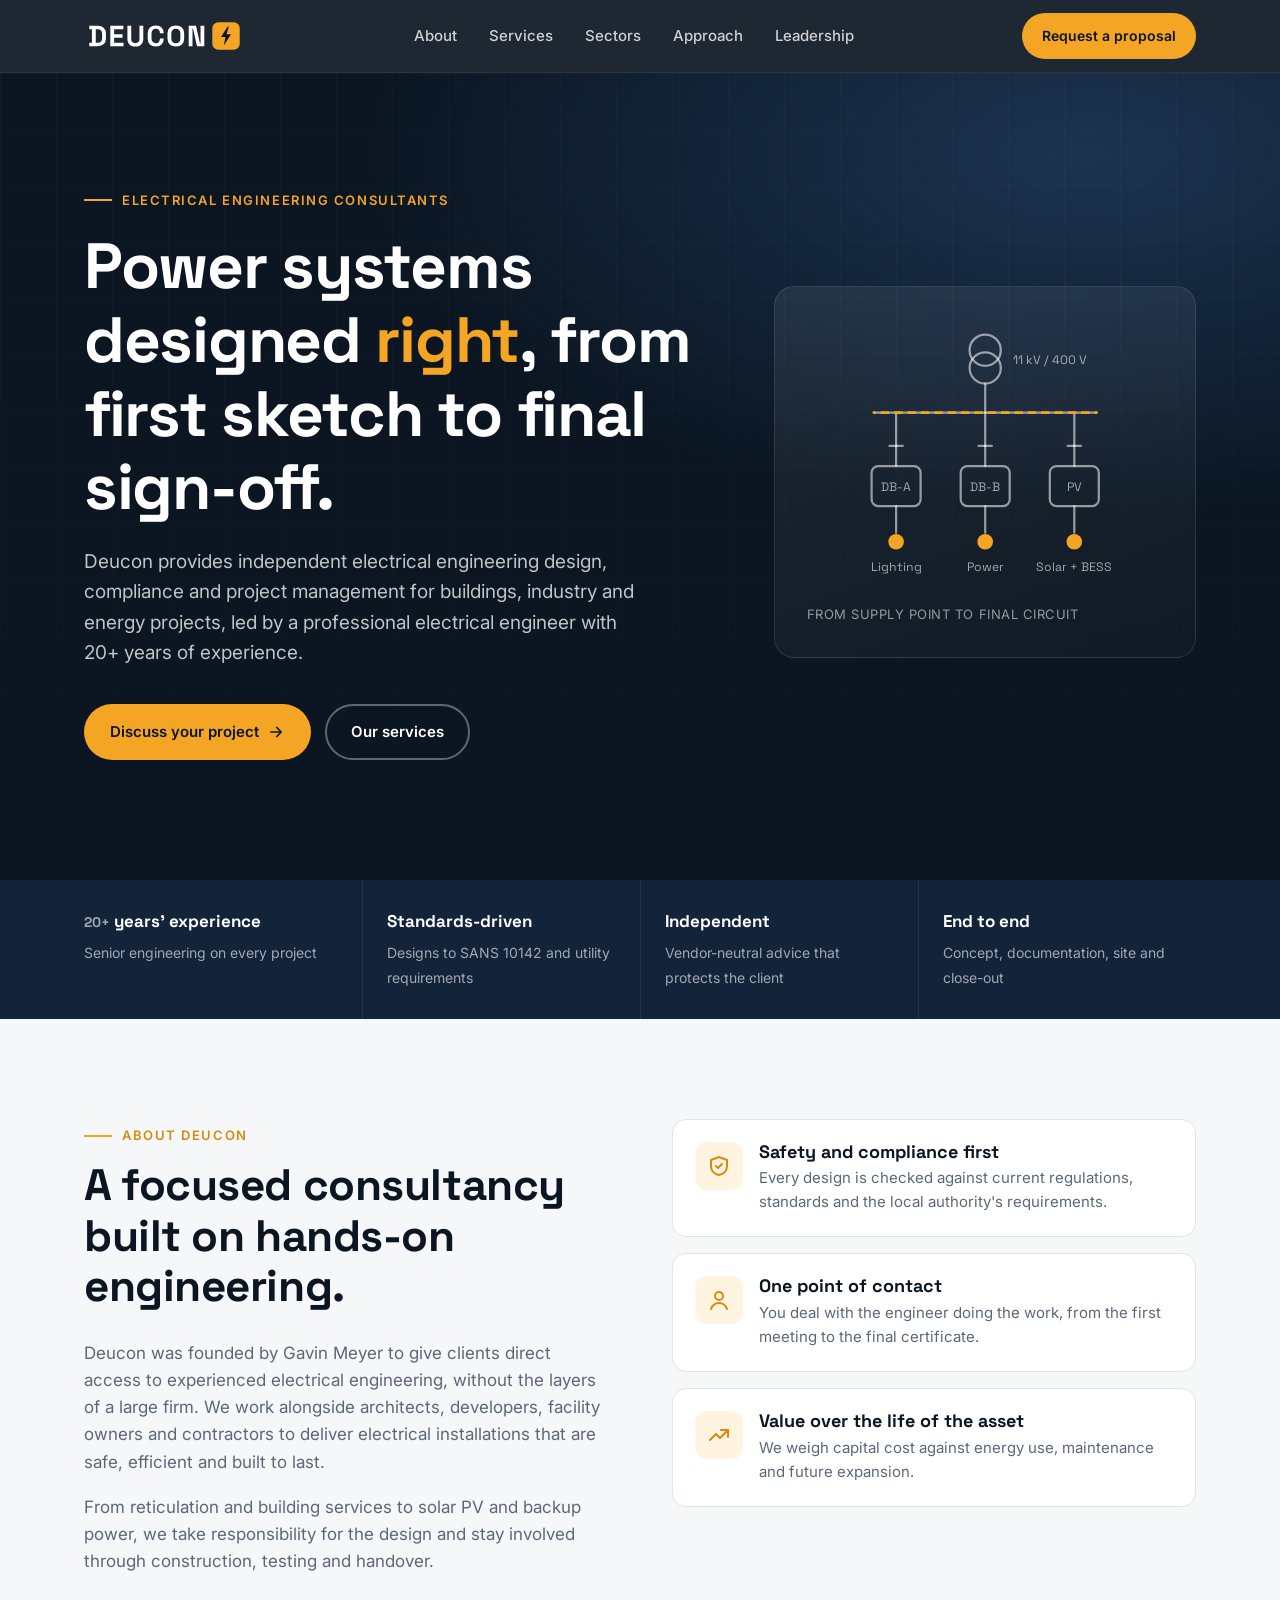
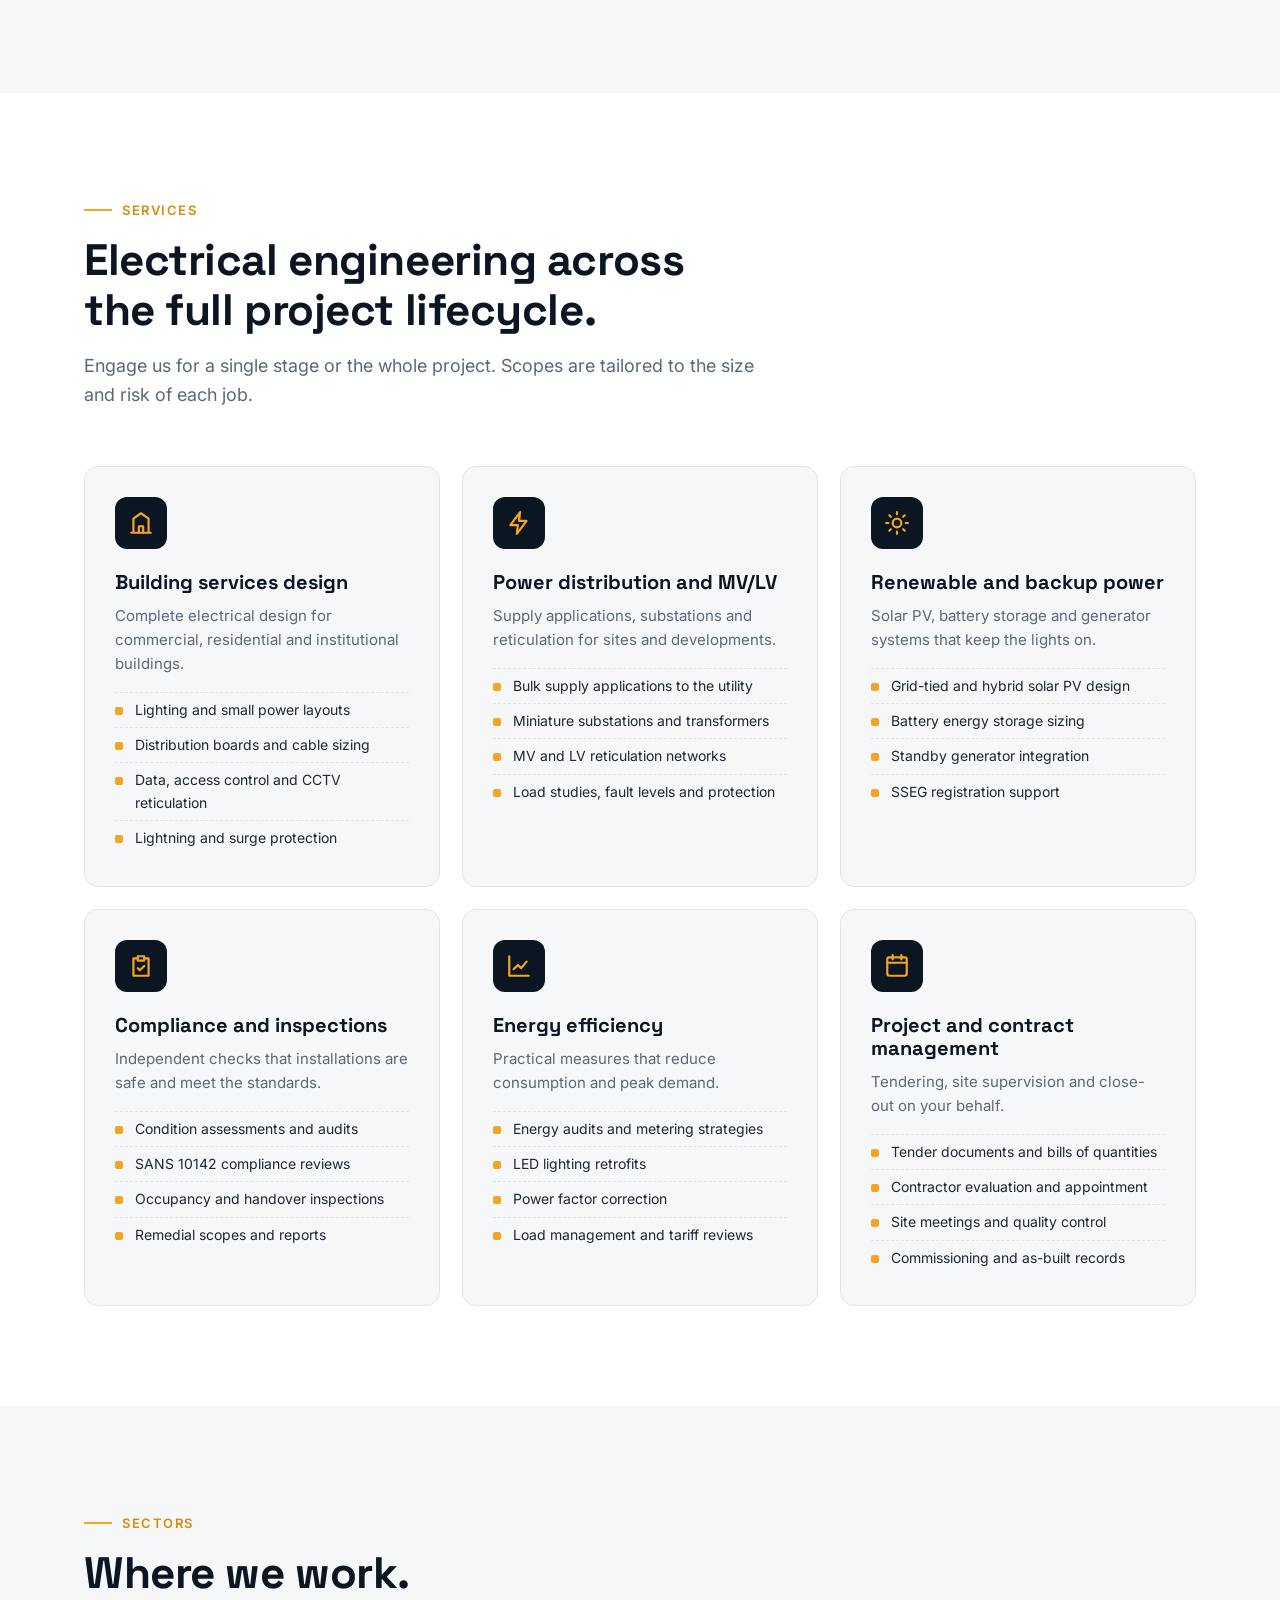
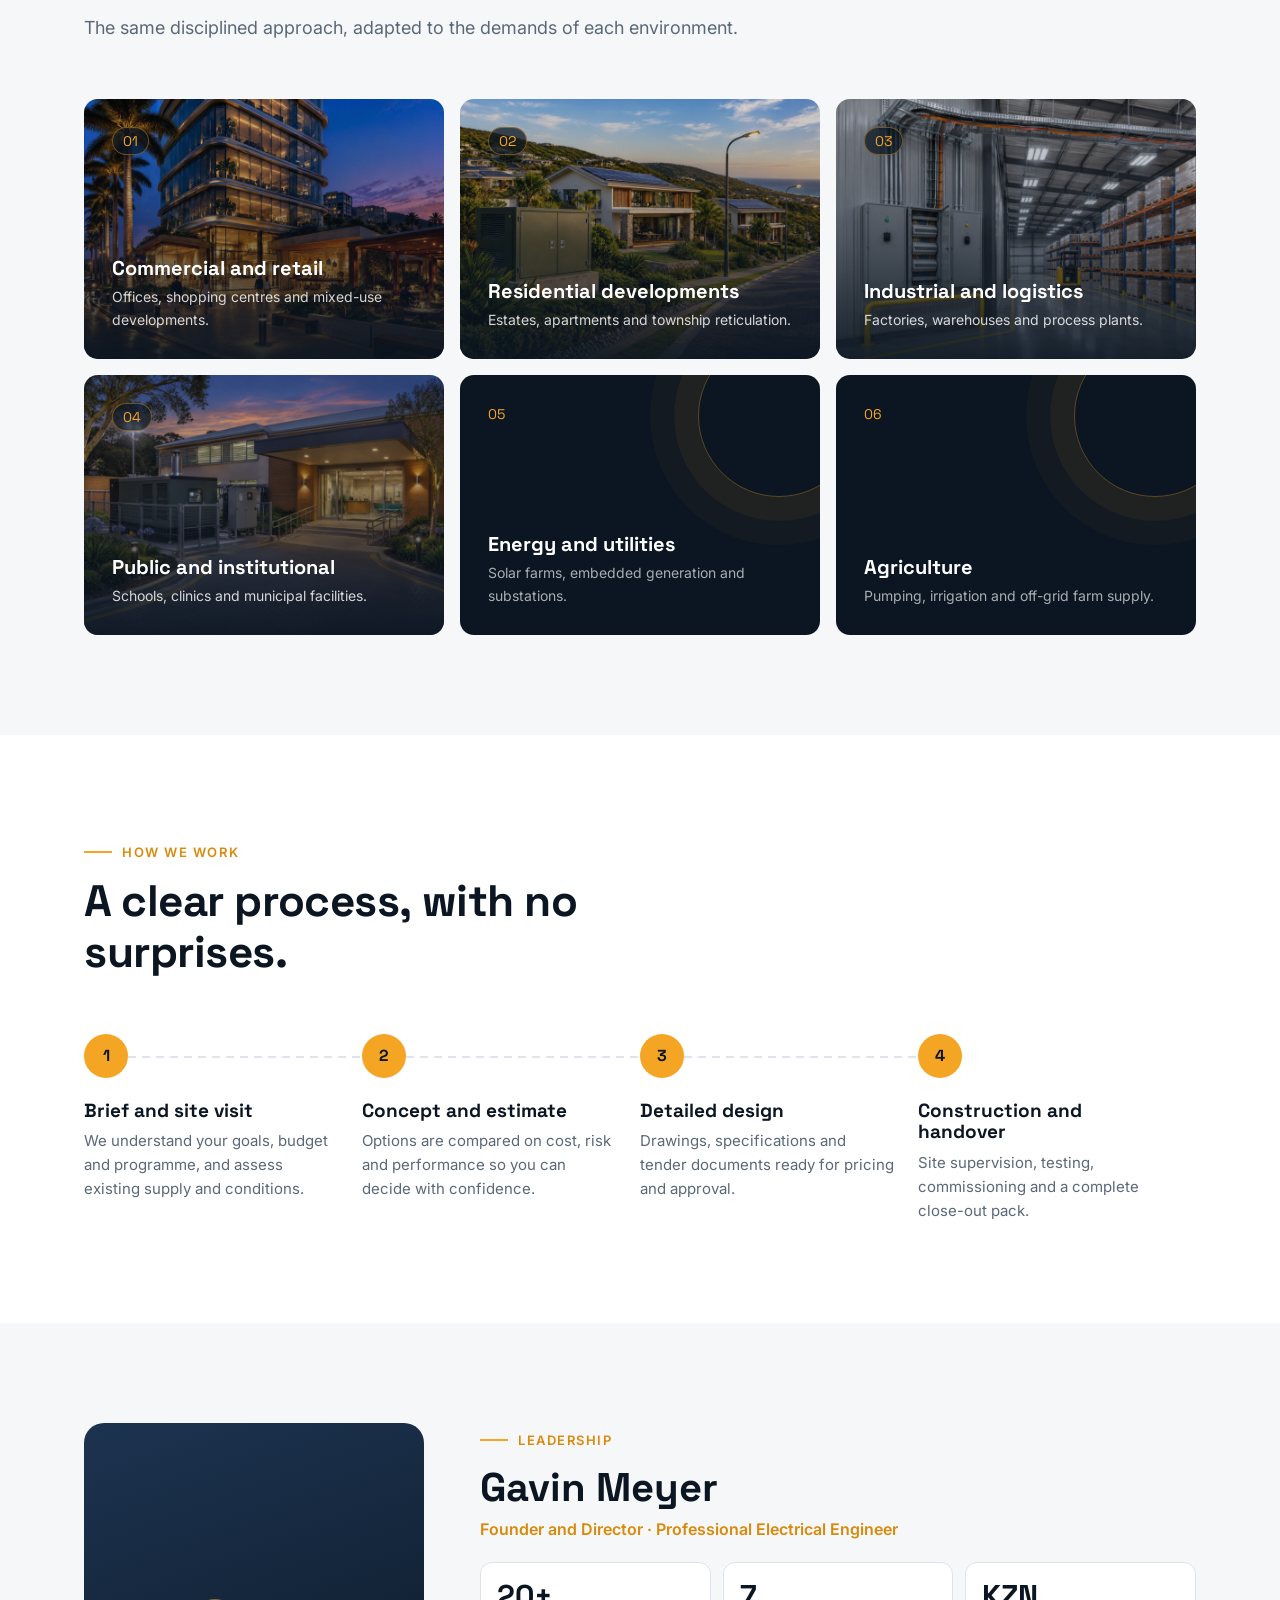
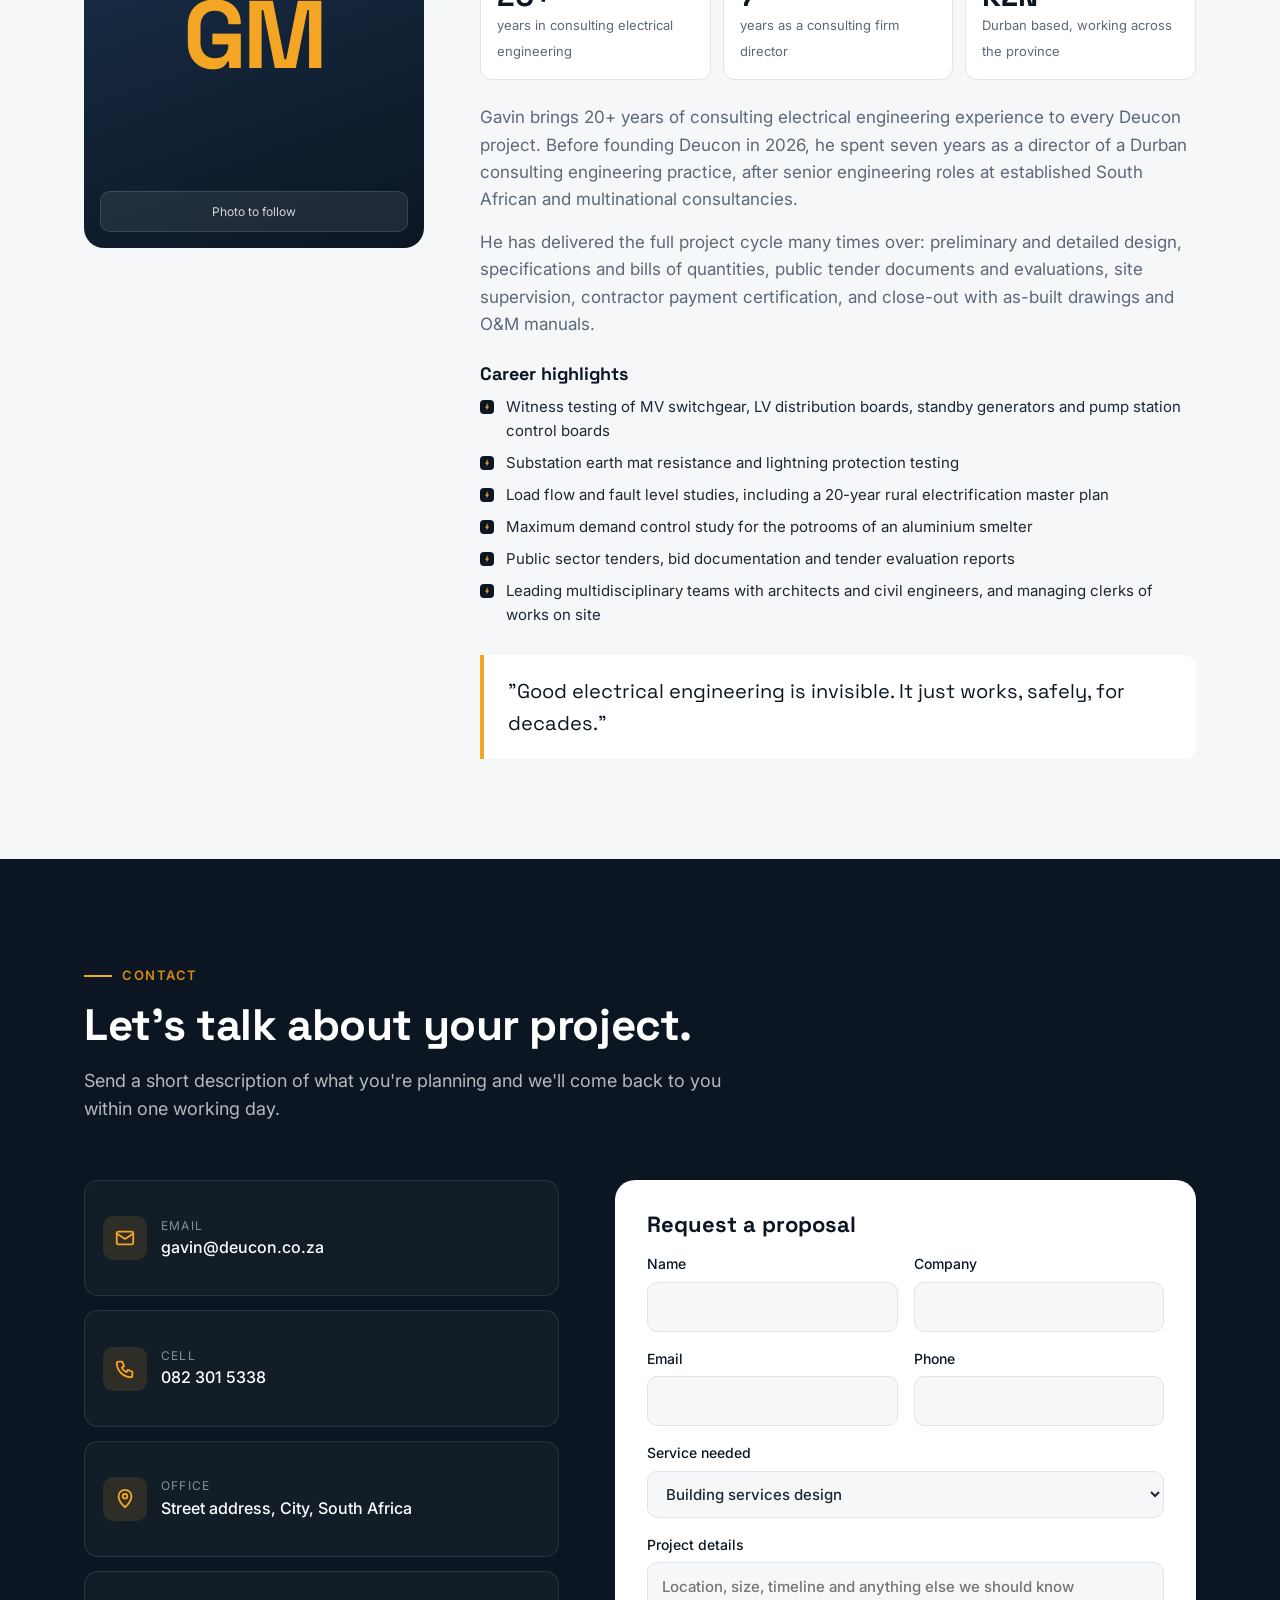
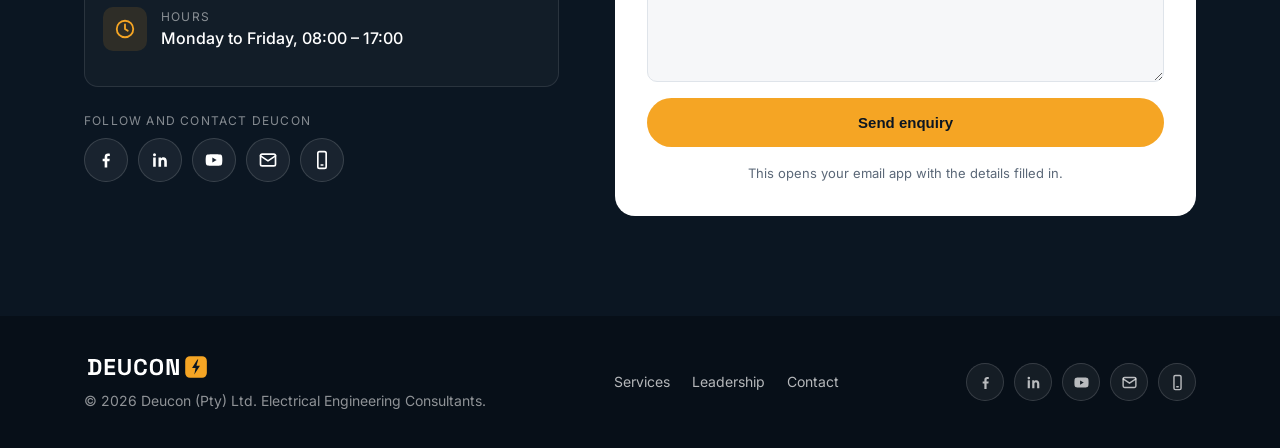
==== index.html @ 110b2112 "Link LinkedIn button to Gavin Meyer's profile Co-Authored-By: Claude Opus 5.5 <noreply@anthropic.com" ====
<!doctype html>
<!--
  ================================================================
  README: STRICT RULES FOR ANYONE EDITING THIS SITE (people and AI)
  ================================================================

  RULE 1: NO EM DASHES. EVER.
  - Never use the long em dash character (Unicode U+2014) anywhere
    in this file: not in page text, headings, quotes, alt text,
    meta tags, code comments or scripts.
  - Never use its HTML forms either: the named entity "mdash"
    or the numeric entity "8212" (each written with an ampersand
    in front and a semicolon after).
  - Instead, rewrite the sentence using a comma, a full stop,
    a colon or brackets.
      Wrong: "Built to last [em dash] for decades."
      Right: "Built to last, for decades."
      Right: "Built to last. It works for decades."
  - The short en dash in time ranges (08:00 to 17:00) is allowed.

  RULE 2: CHECK BEFORE PUBLISHING.
  - Before uploading any change, search this file for the em dash
    character and for both entity forms above. There must be zero
    matches.

  RULE 3: CONTACT AND SOCIAL LINKS LIVE IN ONE PLACE.
  - Edit the DEUCON object in the script near the bottom of this
    file. Do not hard-code the email, cell number or social links
    anywhere else on the page.
  ================================================================
-->
<html lang="en">
<head>
<meta charset="utf-8">
<meta name="viewport" content="width=device-width, initial-scale=1">
<title>Deucon | Electrical Engineering Consultants</title>
<meta name="description" content="Deucon is an electrical engineering consultancy providing design, compliance and project management for building services, power distribution and renewable energy projects.">
<link rel="icon" href="brand/logo/favicon.svg" type="image/svg+xml">
<link rel="icon" href="brand/logo/favicon.png" sizes="32x32" type="image/png">
<link rel="apple-touch-icon" href="brand/logo/apple-touch-icon.png">
<link rel="preconnect" href="https://fonts.googleapis.com">
<link rel="preconnect" href="https://fonts.gstatic.com" crossorigin>
<link href="https://fonts.googleapis.com/css2?family=Inter:wght@400;500;600&family=Space+Grotesk:wght@500;600;700&display=swap" rel="stylesheet">
<style>
  :root {
    --ink: #0b1622;
    --ink-2: #13243a;
    --ink-3: #1c3350;
    --paper: #f6f7f9;
    --white: #ffffff;
    --text: #1d2733;
    --muted: #5b6878;
    --line: #dfe4ea;
    --amber: #f5a524;
    --amber-deep: #d98a0b;
    --radius: 14px;
    --max: 1160px;
  }
  * { box-sizing: border-box; }
  html { scroll-behavior: smooth; }
  body {
    margin: 0;
    font-family: Inter, system-ui, -apple-system, "Segoe UI", sans-serif;
    color: var(--text);
    background: var(--paper);
    line-height: 1.6;
    -webkit-font-smoothing: antialiased;
  }
  h1, h2, h3 { font-family: "Space Grotesk", Inter, sans-serif; line-height: 1.15; margin: 0; color: var(--ink); }
  p { margin: 0; }
  a { color: inherit; }
  .wrap { max-width: var(--max); margin: 0 auto; padding: 0 24px; }
  .eyebrow {
    display: inline-flex; align-items: center; gap: 10px;
    font-size: 13px; font-weight: 600; letter-spacing: .12em; text-transform: uppercase;
    color: var(--amber-deep);
  }
  .eyebrow::before { content: ""; width: 28px; height: 2px; background: var(--amber); }
  .btn {
    display: inline-flex; align-items: center; gap: 8px;
    padding: 14px 24px; border-radius: 999px; font-weight: 600; font-size: 15px;
    text-decoration: none; border: 2px solid transparent; cursor: pointer;
    transition: transform .15s ease, background .15s ease, border-color .15s ease;
  }
  .btn:hover { transform: translateY(-1px); }
  .btn-primary { background: var(--amber); color: var(--ink); }
  .btn-primary:hover { background: #ffb53d; }
  .btn-ghost { border-color: rgba(255,255,255,.35); color: var(--white); }
  .btn-ghost:hover { border-color: var(--white); }

  /* Header */
  header.site {
    position: sticky; top: 0; z-index: 50;
    background: rgba(11,22,34,.92); backdrop-filter: blur(10px);
    border-bottom: 1px solid rgba(255,255,255,.06);
  }
  .nav { display: flex; align-items: center; justify-content: space-between; height: 72px; }
  .logo { display: flex; align-items: center; gap: 10px; text-decoration: none; color: var(--white); }
  .logo img { height: 38px; width: auto; display: block; }
  .foot-logo { height: 30px; width: auto; display: block; margin-bottom: 8px; }
  .nav-links { display: flex; gap: 32px; list-style: none; margin: 0; padding: 0; }
  .nav-links a { color: rgba(255,255,255,.78); text-decoration: none; font-size: 15px; font-weight: 500; }
  .nav-links a:hover { color: var(--white); }
  .nav .btn { padding: 10px 18px; font-size: 14px; }
  .menu-toggle { display: none; background: none; border: 0; color: var(--white); padding: 8px; cursor: pointer; }

  /* Hero */
  .hero {
    position: relative; overflow: hidden;
    background: radial-gradient(1200px 600px at 85% 10%, var(--ink-3) 0%, transparent 60%), var(--ink);
    color: var(--white);
    padding: 110px 0 120px;
  }
  .hero-grid {
    position: absolute; inset: 0; opacity: .5; pointer-events: none;
    background-image:
      linear-gradient(rgba(255,255,255,.04) 1px, transparent 1px),
      linear-gradient(90deg, rgba(255,255,255,.04) 1px, transparent 1px);
    background-size: 56px 56px;
    mask-image: linear-gradient(180deg, #000 30%, transparent 100%);
  }
  .hero-inner { position: relative; display: grid; grid-template-columns: 1.2fr .8fr; gap: 56px; align-items: center; }
  .hero h1 { color: var(--white); font-size: clamp(38px, 5.4vw, 64px); font-weight: 700; letter-spacing: -.02em; margin: 20px 0 22px; }
  .hero h1 em { font-style: normal; color: var(--amber); }
  .hero p.lead { font-size: 19px; color: rgba(255,255,255,.75); max-width: 560px; }
  .hero-ctas { display: flex; flex-wrap: wrap; gap: 14px; margin-top: 36px; }
  .hero .eyebrow { color: var(--amber); }
  .hero-card {
    background: linear-gradient(160deg, rgba(255,255,255,.08), rgba(255,255,255,.02));
    border: 1px solid rgba(255,255,255,.1); border-radius: 20px; padding: 32px;
  }
  .hero-card svg { width: 100%; height: auto; display: block; }
  .hero-card .caption { margin-top: 18px; font-size: 13px; color: rgba(255,255,255,.55); letter-spacing: .04em; }

  /* Strip */
  .strip { background: var(--ink-2); color: rgba(255,255,255,.85); }
  .strip-inner { display: grid; grid-template-columns: repeat(4, 1fr); }
  .strip-item { padding: 28px 24px; border-left: 1px solid rgba(255,255,255,.08); }
  .strip-item:first-child { border-left: 0; padding-left: 0; }
  .strip-item strong { display: block; font-family: "Space Grotesk", sans-serif; color: var(--white); font-size: 17px; margin-bottom: 4px; }
  .strip-item span { font-size: 14px; color: rgba(255,255,255,.6); }

  /* Sections */
  section { padding: 100px 0; }
  .section-head { max-width: 680px; margin-bottom: 56px; }
  .section-head h2 { font-size: clamp(30px, 3.6vw, 44px); margin: 14px 0 16px; letter-spacing: -.01em; }
  .section-head p { font-size: 18px; color: var(--muted); }

  /* About */
  .about-grid { display: grid; grid-template-columns: 1fr 1fr; gap: 64px; align-items: start; }
  .about-grid .body p { font-size: 17px; color: var(--muted); margin-bottom: 18px; }
  .values { display: grid; gap: 16px; }
  .value {
    display: grid; grid-template-columns: 48px 1fr; gap: 16px; align-items: start;
    background: var(--white); border: 1px solid var(--line); border-radius: var(--radius); padding: 22px;
  }
  .value .ic { width: 48px; height: 48px; border-radius: 12px; background: #fff4e0; display: grid; place-items: center; }
  .value .ic svg { width: 24px; height: 24px; stroke: var(--amber-deep); }
  .value h3 { font-size: 18px; margin-bottom: 4px; }
  .value p { font-size: 15px; color: var(--muted); }

  /* Services */
  #services { background: var(--white); }
  .services { display: grid; grid-template-columns: repeat(3, 1fr); gap: 22px; }
  .service {
    border: 1px solid var(--line); border-radius: var(--radius); padding: 30px;
    background: var(--paper); transition: border-color .2s ease, transform .2s ease, box-shadow .2s ease;
  }
  .service:hover { border-color: var(--amber); transform: translateY(-3px); box-shadow: 0 16px 40px -20px rgba(11,22,34,.25); }
  .service .ic { width: 52px; height: 52px; border-radius: 12px; background: var(--ink); display: grid; place-items: center; margin-bottom: 22px; }
  .service .ic svg { width: 26px; height: 26px; stroke: var(--amber); }
  .service h3 { font-size: 20px; margin-bottom: 10px; }
  .service p { font-size: 15px; color: var(--muted); margin-bottom: 16px; }
  .service ul { margin: 0; padding: 0; list-style: none; font-size: 14px; color: var(--text); }
  .service li { padding: 6px 0 6px 20px; position: relative; border-top: 1px dashed var(--line); }
  .service li::before { content: ""; position: absolute; left: 0; top: 14px; width: 8px; height: 8px; border-radius: 2px; background: var(--amber); }

  /* Sectors */
  .sectors { display: grid; grid-template-columns: repeat(3, 1fr); gap: 16px; }
  .sector {
    position: relative; overflow: hidden; border-radius: var(--radius); padding: 28px; min-height: 170px;
    background: var(--ink); color: var(--white); display: flex; flex-direction: column; justify-content: flex-end;
  }
  .sector::after {
    content: ""; position: absolute; right: -40px; top: -40px; width: 160px; height: 160px; border-radius: 50%;
    border: 1px solid rgba(245,165,36,.35); box-shadow: 0 0 0 24px rgba(245,165,36,.05), 0 0 0 48px rgba(245,165,36,.03);
  }
  /* Sector photo: set with style="--img:url(...)" on the card. Cards without a photo keep the plain navy look. */
  .sector.has-img { min-height: 260px; background: var(--ink) var(--img) center/cover no-repeat; }
  .sector.has-img::before {
    content: ""; position: absolute; inset: 0; z-index: 0;
    background: linear-gradient(180deg, rgba(11,22,34,.15) 0%, rgba(11,22,34,.35) 40%, rgba(11,22,34,.92) 100%);
    transition: opacity .3s ease;
  }
  .sector.has-img::after { display: none; }
  .sector > * { position: relative; z-index: 1; }
  .sector.has-img { transition: background-size .5s ease; }
  .sector.has-img:hover::before { opacity: .85; }
  .sector.has-img .num {
    align-self: flex-start; background: rgba(11,22,34,.7); padding: 2px 10px; border-radius: 999px;
    border: 1px solid rgba(245,165,36,.4);
  }
  .sector.has-img p { color: rgba(255,255,255,.82); }
  .sector .num { font-family: "Space Grotesk", sans-serif; color: var(--amber); font-size: 14px; margin-bottom: auto; }
  .sector h3 { color: var(--white); font-size: 20px; margin: 18px 0 6px; }
  .sector p { font-size: 14px; color: rgba(255,255,255,.65); }

  /* Process */
  #approach { background: var(--white); }
  .steps { display: grid; grid-template-columns: repeat(4, 1fr); gap: 0; counter-reset: step; position: relative; }
  .step { padding: 0 24px 0 0; position: relative; }
  .step .dot {
    width: 44px; height: 44px; border-radius: 50%; background: var(--amber); color: var(--ink);
    font-family: "Space Grotesk", sans-serif; font-weight: 700; display: grid; place-items: center; position: relative; z-index: 1;
  }
  .step::before { content: ""; position: absolute; top: 22px; left: 44px; right: 0; height: 2px; background: repeating-linear-gradient(90deg, var(--line) 0 8px, transparent 8px 14px); }
  .step:last-child::before { display: none; }
  .step h3 { font-size: 19px; margin: 22px 0 8px; }
  .step p { font-size: 15px; color: var(--muted); }

  /* Director */
  .director { display: grid; grid-template-columns: 340px 1fr; gap: 56px; align-items: start; }
  .side { display: grid; gap: 24px; position: sticky; top: 96px; }
  .stats { display: grid; grid-template-columns: repeat(3, 1fr); gap: 12px; margin: 4px 0 24px; }
  .stat { background: var(--white); border: 1px solid var(--line); border-radius: 12px; padding: 16px; }
  .stat strong { display: block; font-family: "Space Grotesk", sans-serif; font-size: 30px; line-height: 1.1; color: var(--ink); }
  .stat > span { font-size: 13px; color: var(--muted); }
  .hl-title { font-size: 18px; margin: 26px 0 10px; }
  .highlights { margin: 0; padding: 0; list-style: none; display: grid; gap: 8px; }
  .highlights li { position: relative; padding-left: 26px; font-size: 15px; color: var(--text); }
  .highlights li::before { content: ""; position: absolute; left: 0; top: 5px; width: 14px; height: 14px; border-radius: 4px; background: var(--ink) url("data:image/svg+xml,%3Csvg xmlns='http://www.w3.org/2000/svg' viewBox='0 0 64 64'%3E%3Cpath fill='%23f5a524' d='M36 10 20 36h11l-4 20 18-27H34l5-19Z'/%3E%3C/svg%3E") center/10px no-repeat; }
  .portrait {
    aspect-ratio: 4/5; border-radius: 20px; background: linear-gradient(160deg, var(--ink-3), var(--ink));
    display: grid; place-items: center; position: relative; overflow: hidden;
  }
  .portrait .initials { font-family: "Space Grotesk", sans-serif; font-size: 96px; font-weight: 700; color: var(--amber); letter-spacing: -.04em; }
  .portrait .tag {
    position: absolute; left: 16px; bottom: 16px; right: 16px; background: rgba(255,255,255,.08); border: 1px solid rgba(255,255,255,.12);
    color: rgba(255,255,255,.8); font-size: 12px; padding: 10px 12px; border-radius: 10px; text-align: center;
  }
  .director h2 { font-size: clamp(30px, 3.4vw, 40px); margin: 14px 0 6px; }
  .director .role { font-weight: 600; color: var(--amber-deep); margin-bottom: 20px; }
  .director p.bio { font-size: 17px; color: var(--muted); margin-bottom: 16px; }
  blockquote {
    margin: 28px 0 0; padding: 20px 24px; border-left: 4px solid var(--amber); background: var(--white);
    border-radius: 0 12px 12px 0; font-family: "Space Grotesk", sans-serif; font-size: 20px; color: var(--ink);
  }

  /* CTA / Contact */
  #contact { background: var(--ink); color: var(--white); }
  #contact .section-head h2 { color: var(--white); }
  #contact .section-head p { color: rgba(255,255,255,.7); }
  .contact-grid { display: grid; grid-template-columns: .9fr 1.1fr; gap: 56px; }
  .contact-list { display: grid; gap: 14px; }
  .contact-item {
    display: grid; grid-template-columns: 44px 1fr; gap: 14px; align-items: center;
    padding: 18px; border-radius: var(--radius); border: 1px solid rgba(255,255,255,.1); background: rgba(255,255,255,.03);
  }
  .contact-item .ic { width: 44px; height: 44px; border-radius: 10px; background: rgba(245,165,36,.12); display: grid; place-items: center; }
  .contact-item .ic svg { width: 22px; height: 22px; stroke: var(--amber); }
  .contact-item small { display: block; font-size: 12px; text-transform: uppercase; letter-spacing: .1em; color: rgba(255,255,255,.5); }
  .contact-item a, .contact-item span { color: var(--white); text-decoration: none; font-weight: 500; }
  form.quote { background: var(--white); color: var(--text); border-radius: 20px; padding: 32px; display: grid; gap: 16px; }
  form.quote h3 { font-size: 22px; }
  .row { display: grid; grid-template-columns: 1fr 1fr; gap: 16px; }
  label { display: grid; gap: 6px; font-size: 14px; font-weight: 500; color: var(--ink); }
  input, select, textarea {
    font: inherit; font-size: 15px; padding: 12px 14px; border-radius: 10px; border: 1px solid var(--line);
    background: var(--paper); color: var(--text); width: 100%;
  }
  input:focus, select:focus, textarea:focus { outline: 2px solid var(--amber); border-color: transparent; background: var(--white); }
  textarea { min-height: 120px; resize: vertical; }
  form.quote .btn { justify-content: center; width: 100%; }
  .form-note { font-size: 13px; color: var(--muted); text-align: center; }

  .social { display: flex; flex-wrap: wrap; gap: 10px; margin-top: 8px; }
  .social a {
    width: 44px; height: 44px; border-radius: 50%; display: grid; place-items: center;
    background: rgba(255,255,255,.06); border: 1px solid rgba(255,255,255,.14); color: var(--white);
    transition: background .15s ease, border-color .15s ease, transform .15s ease, color .15s ease;
  }
  .social a:hover { background: var(--amber); border-color: var(--amber); color: var(--ink); transform: translateY(-2px); }
  .social svg { width: 20px; height: 20px; }
  .social-label { font-size: 12px; text-transform: uppercase; letter-spacing: .1em; color: rgba(255,255,255,.5); margin-top: 10px; }
  .foot .social { margin-top: 0; }
  .foot .social a { width: 38px; height: 38px; }
  .foot .social svg { width: 17px; height: 17px; }

  footer { background: #070f18; color: rgba(255,255,255,.55); padding: 36px 0; font-size: 14px; }
  .foot { display: flex; flex-wrap: wrap; justify-content: space-between; gap: 16px; align-items: center; }
  .foot nav { display: flex; gap: 22px; }
  .foot a { text-decoration: none; color: rgba(255,255,255,.7); }
  .foot a:hover { color: var(--white); }

  .reveal { opacity: 0; transform: translateY(16px); transition: opacity .6s ease, transform .6s ease; }
  .reveal.in { opacity: 1; transform: none; }
  @media (prefers-reduced-motion: reduce) { .reveal { opacity: 1; transform: none; transition: none; } html { scroll-behavior: auto; } }

  /* Responsive */
  @media (max-width: 980px) {
    .nav-links { gap: 20px; }
    .nav .btn { padding: 9px 14px; font-size: 13px; }
    .hero-inner, .about-grid, .contact-grid, .director { grid-template-columns: 1fr; }
    .hero-card { max-width: 520px; }
    .services, .sectors { grid-template-columns: 1fr 1fr; }
    .steps { grid-template-columns: 1fr 1fr; row-gap: 40px; }
    .step::before { display: none; }
    .strip-inner { grid-template-columns: 1fr 1fr; }
    .strip-item:nth-child(3) { border-left: 0; padding-left: 0; }
    .director .portrait { max-width: 340px; }
    .side { position: static; }
  }
  @media (max-width: 760px) {
    .nav-links, .nav .btn { display: none; }
    .menu-toggle { display: block; }
    .nav.open .nav-links {
      display: flex; flex-direction: column; gap: 0; position: absolute; top: 72px; left: 0; right: 0;
      background: var(--ink); padding: 8px 24px 20px; border-bottom: 1px solid rgba(255,255,255,.08);
    }
    .nav.open .nav-links a { display: block; padding: 14px 0; border-bottom: 1px solid rgba(255,255,255,.06); }
  }
  @media (max-width: 640px) {
    .wrap { padding: 0 16px; }
    section { padding: 72px 0; }
    .hero { padding: 72px 0 80px; }
    .services, .sectors, .steps, .row, .strip-inner { grid-template-columns: 1fr; }
    .strip-item { border-left: 0; padding: 18px 0; border-top: 1px solid rgba(255,255,255,.08); }
    .strip-item:first-child { border-top: 0; }
    form.quote { padding: 24px; }
    .stats { grid-template-columns: 1fr; }
  }
</style>
</head>
<body>

<header class="site">
  <div class="wrap nav" id="nav">
    <a href="#top" class="logo" aria-label="Deucon home">
      <img src="brand/logo/deucon-logo-on-dark.svg" alt="Deucon" width="150" height="38">
    </a>
    <ul class="nav-links">
      <li><a href="#about">About</a></li>
      <li><a href="#services">Services</a></li>
      <li><a href="#sectors">Sectors</a></li>
      <li><a href="#approach">Approach</a></li>
      <li><a href="#team">Leadership</a></li>
    </ul>
    <a href="#contact" class="btn btn-primary">Request a proposal</a>
    <button class="menu-toggle" aria-label="Open menu" aria-expanded="false" id="menuBtn">
      <svg width="26" height="26" viewBox="0 0 24 24" fill="none" stroke="currentColor" stroke-width="2" stroke-linecap="round"><path d="M4 7h16M4 12h16M4 17h16"/></svg>
    </button>
  </div>
</header>

<main id="top">
  <!-- HERO -->
  <section class="hero">
    <div class="hero-grid"></div>
    <div class="wrap hero-inner">
      <div>
        <span class="eyebrow">Electrical Engineering Consultants</span>
        <h1>Power systems designed <em>right</em>, from first sketch to final sign-off.</h1>
        <p class="lead">Deucon provides independent electrical engineering design, compliance and project management for buildings, industry and energy projects, led by a professional electrical engineer with <span data-years></span> years of experience.</p>
        <div class="hero-ctas">
          <a href="#contact" class="btn btn-primary">Discuss your project
            <svg width="18" height="18" viewBox="0 0 24 24" fill="none" stroke="currentColor" stroke-width="2.2" stroke-linecap="round" stroke-linejoin="round"><path d="M5 12h14M13 6l6 6-6 6"/></svg>
          </a>
          <a href="#services" class="btn btn-ghost">Our services</a>
        </div>
      </div>
      <div class="hero-card" aria-hidden="true">
        <!-- Single-line diagram illustration -->
        <svg viewBox="0 0 320 240" fill="none" stroke-linecap="round" stroke-linejoin="round">
          <g stroke="rgba(255,255,255,.55)" stroke-width="2">
            <circle cx="160" cy="28" r="14"/>
            <circle cx="160" cy="44" r="14"/>
            <path d="M160 58v26"/>
            <path d="M60 84h200"/>
            <path d="M80 84v30M160 84v30M240 84v30"/>
            <path d="M74 114l12 0M154 114l12 0M234 114l12 0"/>
            <path d="M80 114v18M160 114v18M240 114v18"/>
            <rect x="58" y="132" width="44" height="36" rx="6"/>
            <rect x="138" y="132" width="44" height="36" rx="6"/>
            <rect x="218" y="132" width="44" height="36" rx="6"/>
            <path d="M80 168v24M160 168v24M240 168v24"/>
          </g>
          <g stroke="#f5a524" stroke-width="2.4">
            <path d="M60 84h200" stroke-dasharray="6 6"><animate attributeName="stroke-dashoffset" from="24" to="0" dur="1.2s" repeatCount="indefinite"/></path>
          </g>
          <g fill="#f5a524">
            <circle cx="80" cy="200" r="7"/>
            <circle cx="160" cy="200" r="7"/>
            <circle cx="240" cy="200" r="7"/>
          </g>
          <g font-family="Space Grotesk, sans-serif" font-size="11" fill="rgba(255,255,255,.6)" stroke="none" text-anchor="middle">
            <text x="218" y="40">11 kV / 400 V</text>
            <text x="80" y="154">DB-A</text>
            <text x="160" y="154">DB-B</text>
            <text x="240" y="154">PV</text>
            <text x="80" y="226">Lighting</text>
            <text x="160" y="226">Power</text>
            <text x="240" y="226">Solar + BESS</text>
          </g>
        </svg>
        <div class="caption">FROM SUPPLY POINT TO FINAL CIRCUIT</div>
      </div>
    </div>
  </section>

  <div class="strip">
    <div class="wrap strip-inner">
      <div class="strip-item"><strong><span data-years></span> years' experience</strong><span>Senior engineering on every project</span></div>
      <div class="strip-item"><strong>Standards-driven</strong><span>Designs to SANS 10142 and utility requirements</span></div>
      <div class="strip-item"><strong>Independent</strong><span>Vendor-neutral advice that protects the client</span></div>
      <div class="strip-item"><strong>End to end</strong><span>Concept, documentation, site and close-out</span></div>
    </div>
  </div>

  <!-- ABOUT -->
  <section id="about">
    <div class="wrap about-grid">
      <div>
        <div class="section-head reveal" style="margin-bottom:28px">
          <span class="eyebrow">About Deucon</span>
          <h2>A focused consultancy built on hands-on engineering.</h2>
        </div>
        <div class="body reveal">
          <p>Deucon was founded by Gavin Meyer to give clients direct access to experienced electrical engineering, without the layers of a large firm. We work alongside architects, developers, facility owners and contractors to deliver electrical installations that are safe, efficient and built to last.</p>
          <p>From reticulation and building services to solar PV and backup power, we take responsibility for the design and stay involved through construction, testing and handover.</p>
        </div>
      </div>
      <div class="values">
        <div class="value reveal">
          <div class="ic"><svg viewBox="0 0 24 24" fill="none" stroke-width="2" stroke-linecap="round" stroke-linejoin="round"><path d="M12 3 4 6v6c0 5 3.4 8.3 8 9 4.6-.7 8-4 8-9V6l-8-3Z"/><path d="m9 12 2 2 4-4"/></svg></div>
          <div><h3>Safety and compliance first</h3><p>Every design is checked against current regulations, standards and the local authority's requirements.</p></div>
        </div>
        <div class="value reveal">
          <div class="ic"><svg viewBox="0 0 24 24" fill="none" stroke-width="2" stroke-linecap="round" stroke-linejoin="round"><circle cx="12" cy="8" r="4"/><path d="M4 21c1.5-4 4.5-6 8-6s6.5 2 8 6"/></svg></div>
          <div><h3>One point of contact</h3><p>You deal with the engineer doing the work, from the first meeting to the final certificate.</p></div>
        </div>
        <div class="value reveal">
          <div class="ic"><svg viewBox="0 0 24 24" fill="none" stroke-width="2" stroke-linecap="round" stroke-linejoin="round"><path d="M3 17l6-6 4 4 8-8"/><path d="M14 7h7v7"/></svg></div>
          <div><h3>Value over the life of the asset</h3><p>We weigh capital cost against energy use, maintenance and future expansion.</p></div>
        </div>
      </div>
    </div>
  </section>

  <!-- SERVICES -->
  <section id="services">
    <div class="wrap">
      <div class="section-head reveal">
        <span class="eyebrow">Services</span>
        <h2>Electrical engineering across the full project lifecycle.</h2>
        <p>Engage us for a single stage or the whole project. Scopes are tailored to the size and risk of each job.</p>
      </div>
      <div class="services">
        <article class="service reveal">
          <div class="ic"><svg viewBox="0 0 24 24" fill="none" stroke-width="2" stroke-linecap="round" stroke-linejoin="round"><path d="M3 21h18M5 21V8l7-5 7 5v13"/><path d="M10 21v-6h4v6"/></svg></div>
          <h3>Building services design</h3>
          <p>Complete electrical design for commercial, residential and institutional buildings.</p>
          <ul><li>Lighting and small power layouts</li><li>Distribution boards and cable sizing</li><li>Data, access control and CCTV reticulation</li><li>Lightning and surge protection</li></ul>
        </article>
        <article class="service reveal">
          <div class="ic"><svg viewBox="0 0 24 24" fill="none" stroke-width="2" stroke-linecap="round" stroke-linejoin="round"><path d="M13 2 4 14h7l-1 8 9-12h-7l1-8Z"/></svg></div>
          <h3>Power distribution and MV/LV</h3>
          <p>Supply applications, substations and reticulation for sites and developments.</p>
          <ul><li>Bulk supply applications to the utility</li><li>Miniature substations and transformers</li><li>MV and LV reticulation networks</li><li>Load studies, fault levels and protection</li></ul>
        </article>
        <article class="service reveal">
          <div class="ic"><svg viewBox="0 0 24 24" fill="none" stroke-width="2" stroke-linecap="round" stroke-linejoin="round"><circle cx="12" cy="12" r="4"/><path d="M12 2v2M12 20v2M4.9 4.9l1.4 1.4M17.7 17.7l1.4 1.4M2 12h2M20 12h2M4.9 19.1l1.4-1.4M17.7 6.3l1.4-1.4"/></svg></div>
          <h3>Renewable and backup power</h3>
          <p>Solar PV, battery storage and generator systems that keep the lights on.</p>
          <ul><li>Grid-tied and hybrid solar PV design</li><li>Battery energy storage sizing</li><li>Standby generator integration</li><li>SSEG registration support</li></ul>
        </article>
        <article class="service reveal">
          <div class="ic"><svg viewBox="0 0 24 24" fill="none" stroke-width="2" stroke-linecap="round" stroke-linejoin="round"><path d="M9 3h6v4H9z"/><path d="M5 5h4M15 5h4v16H5V5"/><path d="m9 14 2 2 4-4"/></svg></div>
          <h3>Compliance and inspections</h3>
          <p>Independent checks that installations are safe and meet the standards.</p>
          <ul><li>Condition assessments and audits</li><li>SANS 10142 compliance reviews</li><li>Occupancy and handover inspections</li><li>Remedial scopes and reports</li></ul>
        </article>
        <article class="service reveal">
          <div class="ic"><svg viewBox="0 0 24 24" fill="none" stroke-width="2" stroke-linecap="round" stroke-linejoin="round"><path d="M3 3v18h18"/><path d="M7 15l4-4 3 3 5-6"/></svg></div>
          <h3>Energy efficiency</h3>
          <p>Practical measures that reduce consumption and peak demand.</p>
          <ul><li>Energy audits and metering strategies</li><li>LED lighting retrofits</li><li>Power factor correction</li><li>Load management and tariff reviews</li></ul>
        </article>
        <article class="service reveal">
          <div class="ic"><svg viewBox="0 0 24 24" fill="none" stroke-width="2" stroke-linecap="round" stroke-linejoin="round"><rect x="3" y="4" width="18" height="17" rx="2"/><path d="M3 9h18M8 2v4M16 2v4"/></svg></div>
          <h3>Project and contract management</h3>
          <p>Tendering, site supervision and close-out on your behalf.</p>
          <ul><li>Tender documents and bills of quantities</li><li>Contractor evaluation and appointment</li><li>Site meetings and quality control</li><li>Commissioning and as-built records</li></ul>
        </article>
      </div>
    </div>
  </section>

  <!-- SECTORS -->
  <section id="sectors">
    <div class="wrap">
      <div class="section-head reveal">
        <span class="eyebrow">Sectors</span>
        <h2>Where we work.</h2>
        <p>The same disciplined approach, adapted to the demands of each environment.</p>
      </div>
      <div class="sectors">
        <div class="sector reveal has-img" style="--img:url('images/sectors/commercial.jpg')"><span class="num">01</span><h3>Commercial and retail</h3><p>Offices, shopping centres and mixed-use developments.</p></div>
        <div class="sector reveal has-img" style="--img:url('images/sectors/residential.jpg')"><span class="num">02</span><h3>Residential developments</h3><p>Estates, apartments and township reticulation.</p></div>
        <div class="sector reveal has-img" style="--img:url('images/sectors/industrial.jpg')"><span class="num">03</span><h3>Industrial and logistics</h3><p>Factories, warehouses and process plants.</p></div>
        <div class="sector reveal has-img" style="--img:url('images/sectors/public.jpg')"><span class="num">04</span><h3>Public and institutional</h3><p>Schools, clinics and municipal facilities.</p></div>
        <div class="sector reveal"><span class="num">05</span><h3>Energy and utilities</h3><p>Solar farms, embedded generation and substations.</p></div>
        <div class="sector reveal"><span class="num">06</span><h3>Agriculture</h3><p>Pumping, irrigation and off-grid farm supply.</p></div>
      </div>
    </div>
  </section>

  <!-- APPROACH -->
  <section id="approach">
    <div class="wrap">
      <div class="section-head reveal">
        <span class="eyebrow">How we work</span>
        <h2>A clear process, with no surprises.</h2>
      </div>
      <div class="steps">
        <div class="step reveal"><div class="dot">1</div><h3>Brief and site visit</h3><p>We understand your goals, budget and programme, and assess existing supply and conditions.</p></div>
        <div class="step reveal"><div class="dot">2</div><h3>Concept and estimate</h3><p>Options are compared on cost, risk and performance so you can decide with confidence.</p></div>
        <div class="step reveal"><div class="dot">3</div><h3>Detailed design</h3><p>Drawings, specifications and tender documents ready for pricing and approval.</p></div>
        <div class="step reveal"><div class="dot">4</div><h3>Construction and handover</h3><p>Site supervision, testing, commissioning and a complete close-out pack.</p></div>
      </div>
    </div>
  </section>

  <!-- LEADERSHIP -->
  <section id="team">
    <div class="wrap director">
      <div class="side">
      <div class="portrait reveal">
        <!-- Replace this block with <img src="gavin-meyer.jpg" alt="Gavin Meyer"> when a photo is available -->
        <span class="initials">GM</span>
        <div class="tag">Photo to follow</div>
      </div>      </div>
      <div class="reveal">
        <span class="eyebrow">Leadership</span>
        <h2>Gavin Meyer</h2>
        <div class="role">Founder and Director &middot; Professional Electrical Engineer</div>

        <div class="stats">
          <div class="stat"><strong><span data-years></span></strong><span>years in consulting electrical engineering</span></div>
          <div class="stat"><strong>7</strong><span>years as a consulting firm director</span></div>
          <div class="stat"><strong>KZN</strong><span>Durban based, working across the province</span></div>
        </div>

        <p class="bio">Gavin brings <span data-years></span> years of consulting electrical engineering experience to every Deucon project. Before founding Deucon in 2026, he spent seven years as a director of a Durban consulting engineering practice, after senior engineering roles at established South African and multinational consultancies.</p>
        <p class="bio">He has delivered the full project cycle many times over: preliminary and detailed design, specifications and bills of quantities, public tender documents and evaluations, site supervision, contractor payment certification, and close-out with as-built drawings and O&amp;M manuals.</p>

        <h3 class="hl-title">Career highlights</h3>
        <ul class="highlights">
          <li>Witness testing of MV switchgear, LV distribution boards, standby generators and pump station control boards</li>
          <li>Substation earth mat resistance and lightning protection testing</li>
          <li>Load flow and fault level studies, including a 20-year rural electrification master plan</li>
          <li>Maximum demand control study for the potrooms of an aluminium smelter</li>
          <li>Public sector tenders, bid documentation and tender evaluation reports</li>
          <li>Leading multidisciplinary teams with architects and civil engineers, and managing clerks of works on site</li>
        </ul>

        <blockquote>"Good electrical engineering is invisible. It just works, safely, for decades."</blockquote>
      </div>
    </div>
  </section>

  <!-- CONTACT -->
  <section id="contact">
    <div class="wrap">
      <div class="section-head reveal">
        <span class="eyebrow">Contact</span>
        <h2>Let's talk about your project.</h2>
        <p>Send a short description of what you're planning and we'll come back to you within one working day.</p>
      </div>
      <div class="contact-grid">
        <div class="contact-list">
          <div class="contact-item reveal">
            <div class="ic"><svg viewBox="0 0 24 24" fill="none" stroke-width="2" stroke-linecap="round" stroke-linejoin="round"><rect x="3" y="5" width="18" height="14" rx="2"/><path d="m3 7 9 6 9-6"/></svg></div>
            <div><small>Email</small><a data-link="email" href="#"></a></div>
          </div>
          <div class="contact-item reveal">
            <div class="ic"><svg viewBox="0 0 24 24" fill="none" stroke-width="2" stroke-linecap="round" stroke-linejoin="round"><path d="M5 4h4l2 5-2.5 1.5a11 11 0 0 0 5 5L15 13l5 2v4a2 2 0 0 1-2 2A16 16 0 0 1 3 6a2 2 0 0 1 2-2"/></svg></div>
            <div><small>Cell</small><a data-link="cell" href="#"></a></div>
          </div>
          <div class="contact-item reveal">
            <div class="ic"><svg viewBox="0 0 24 24" fill="none" stroke-width="2" stroke-linecap="round" stroke-linejoin="round"><path d="M12 21s-7-6.2-7-12a7 7 0 0 1 14 0c0 5.8-7 12-7 12Z"/><circle cx="12" cy="9" r="2.5"/></svg></div>
            <div><small>Office</small><span>Street address, City, South Africa</span></div>
          </div>
          <div class="contact-item reveal">
            <div class="ic"><svg viewBox="0 0 24 24" fill="none" stroke-width="2" stroke-linecap="round" stroke-linejoin="round"><circle cx="12" cy="12" r="9"/><path d="M12 7v5l3 2"/></svg></div>
            <div><small>Hours</small><span>Monday to Friday, 08:00 – 17:00</span></div>
          </div>
          <div class="reveal">
            <div class="social-label">Follow and contact Deucon</div>
            <div class="social" data-social></div>
          </div>
        </div>

        <form class="quote reveal" id="quoteForm">
          <h3>Request a proposal</h3>
          <div class="row">
            <label>Name<input name="name" required autocomplete="name"></label>
            <label>Company<input name="company" autocomplete="organization"></label>
          </div>
          <div class="row">
            <label>Email<input type="email" name="email" required autocomplete="email"></label>
            <label>Phone<input type="tel" name="phone" autocomplete="tel"></label>
          </div>
          <label>Service needed
            <select name="service">
              <option>Building services design</option>
              <option>Power distribution and MV/LV</option>
              <option>Renewable and backup power</option>
              <option>Compliance and inspections</option>
              <option>Energy efficiency</option>
              <option>Project and contract management</option>
              <option>Not sure yet</option>
            </select>
          </label>
          <label>Project details<textarea name="message" placeholder="Location, size, timeline and anything else we should know"></textarea></label>
          <button class="btn btn-primary" type="submit">Send enquiry</button>
          <p class="form-note">This opens your email app with the details filled in.</p>
        </form>
      </div>
    </div>
  </section>
</main>

<footer>
  <div class="wrap foot">
    <div>
      <img class="foot-logo" src="brand/logo/deucon-logo-on-dark.svg" alt="Deucon" width="118" height="30">
      &copy; <span id="year"></span> Deucon (Pty) Ltd. Electrical Engineering Consultants.
    </div>
    <nav>
      <a href="#services">Services</a>
      <a href="#team">Leadership</a>
      <a href="#contact">Contact</a>
    </nav>
    <div class="social" data-social></div>
  </div>
</footer>

<script>
  /* ============================================================
     DEUCON CONTACT AND SOCIAL LINKS: edit these values only.
     Every button and link on the page updates from here.
     ============================================================ */
  const DEUCON = {
    facebook: 'https://www.facebook.com/',   // TODO: Deucon Facebook page URL
    linkedin: 'https://www.linkedin.com/in/gavin-meyer-b6798211a/',   // Gavin Meyer's personal LinkedIn profile
    youtube:  'https://www.youtube.com/',    // TODO: Deucon YouTube channel URL
    email:    'gavin@deucon.co.za',
    cell:     '082 301 5338',
    // Gavin's years of experience, shown in the hero, the strip and his profile.
    // His LinkedIn shows engineering roles from February 2005, which is over 20 years.
    years:    '20+'
  };
  document.querySelectorAll('[data-years]').forEach(el => { el.textContent = DEUCON.years; });

  const ICONS = {
    facebook: '<svg viewBox="0 0 24 24" fill="currentColor"><path d="M13.5 21v-7.5h2.6l.4-3h-3V8.6c0-.9.3-1.5 1.5-1.5h1.6V4.4c-.3 0-1.2-.1-2.3-.1-2.3 0-3.9 1.4-3.9 4v2.2H8v3h2.4V21h3.1Z"/></svg>',
    linkedin: '<svg viewBox="0 0 24 24" fill="currentColor"><path d="M6.9 8.9H3.8V20h3.1V8.9ZM5.4 4a1.8 1.8 0 1 0 0 3.6 1.8 1.8 0 0 0 0-3.6ZM20.2 13.6c0-3-1.6-4.9-4.2-4.9-1.5 0-2.4.8-2.8 1.5V8.9h-3V20h3.1v-5.8c0-1.5.6-2.6 2-2.6 1.3 0 1.8 1 1.8 2.6V20h3.1v-6.4Z"/></svg>',
    youtube:  '<svg viewBox="0 0 24 24" fill="currentColor"><path d="M21.6 7.2a2.5 2.5 0 0 0-1.8-1.8C18.2 5 12 5 12 5s-6.2 0-7.8.4A2.5 2.5 0 0 0 2.4 7.2C2 8.8 2 12 2 12s0 3.2.4 4.8a2.5 2.5 0 0 0 1.8 1.8c1.6.4 7.8.4 7.8.4s6.2 0 7.8-.4a2.5 2.5 0 0 0 1.8-1.8c.4-1.6.4-4.8.4-4.8s0-3.2-.4-4.8ZM10 15V9l5.2 3L10 15Z"/></svg>',
    email:    '<svg viewBox="0 0 24 24" fill="none" stroke="currentColor" stroke-width="2" stroke-linecap="round" stroke-linejoin="round"><rect x="3" y="5" width="18" height="14" rx="2"/><path d="m3 7 9 6 9-6"/></svg>',
    cell:     '<svg viewBox="0 0 24 24" fill="none" stroke="currentColor" stroke-width="2" stroke-linecap="round" stroke-linejoin="round"><rect x="7" y="2" width="10" height="20" rx="2"/><path d="M11 18h2"/></svg>'
  };

  // Local SA format (082...) is shown on the page; the dial link uses +27 so it works from anywhere.
  const telHref = 'tel:' + DEUCON.cell.replace(/[^\d+]/g, '').replace(/^0/, '+27');
  const mailHref = 'mailto:' + DEUCON.email;
  const SOCIAL = [
    { key: 'facebook', label: 'Deucon on Facebook', href: DEUCON.facebook, ext: true },
    { key: 'linkedin', label: 'Gavin Meyer on LinkedIn', href: DEUCON.linkedin, ext: true },
    { key: 'youtube',  label: 'Deucon on YouTube',  href: DEUCON.youtube,  ext: true },
    { key: 'email',    label: 'Email Deucon',       href: mailHref },
    { key: 'cell',     label: 'Call Deucon',        href: telHref }
  ];
  document.querySelectorAll('[data-social]').forEach(box => {
    box.innerHTML = SOCIAL.map(s =>
      `<a href="${s.href}" aria-label="${s.label}" title="${s.label}"${s.ext ? ' target="_blank" rel="noopener"' : ''}>${ICONS[s.key]}</a>`
    ).join('');
  });
  document.querySelectorAll('[data-link="email"]').forEach(a => { a.href = mailHref; a.textContent = DEUCON.email; });
  document.querySelectorAll('[data-link="cell"]').forEach(a => { a.href = telHref; a.textContent = DEUCON.cell; });

  document.getElementById('year').textContent = new Date().getFullYear();

  // Mobile menu
  const nav = document.getElementById('nav');
  const menuBtn = document.getElementById('menuBtn');
  menuBtn.addEventListener('click', () => {
    const open = nav.classList.toggle('open');
    menuBtn.setAttribute('aria-expanded', open);
  });
  nav.querySelectorAll('.nav-links a').forEach(a => a.addEventListener('click', () => {
    nav.classList.remove('open'); menuBtn.setAttribute('aria-expanded', 'false');
  }));

  // Reveal on scroll
  const io = 'IntersectionObserver' in window ? new IntersectionObserver(entries => {
    entries.forEach(e => { if (e.isIntersecting) { e.target.classList.add('in'); io.unobserve(e.target); } });
  }, { threshold: 0.12 }) : null;
  document.querySelectorAll('.reveal').forEach(el => io ? io.observe(el) : el.classList.add('in'));

  // Enquiry form -> mailto
  document.getElementById('quoteForm').addEventListener('submit', e => {
    e.preventDefault();
    const f = new FormData(e.target);
    const to = DEUCON.email;
    const subject = `Project enquiry: ${f.get('service')}`;
    const body = [
      `Name: ${f.get('name')}`,
      `Company: ${f.get('company')}`,
      `Email: ${f.get('email')}`,
      `Phone: ${f.get('phone')}`,
      `Service: ${f.get('service')}`,
      '',
      f.get('message')
    ].join('\n');
    window.location.href = `mailto:${to}?subject=${encodeURIComponent(subject)}&body=${encodeURIComponent(body)}`;
  });
</script>
</body>
</html>
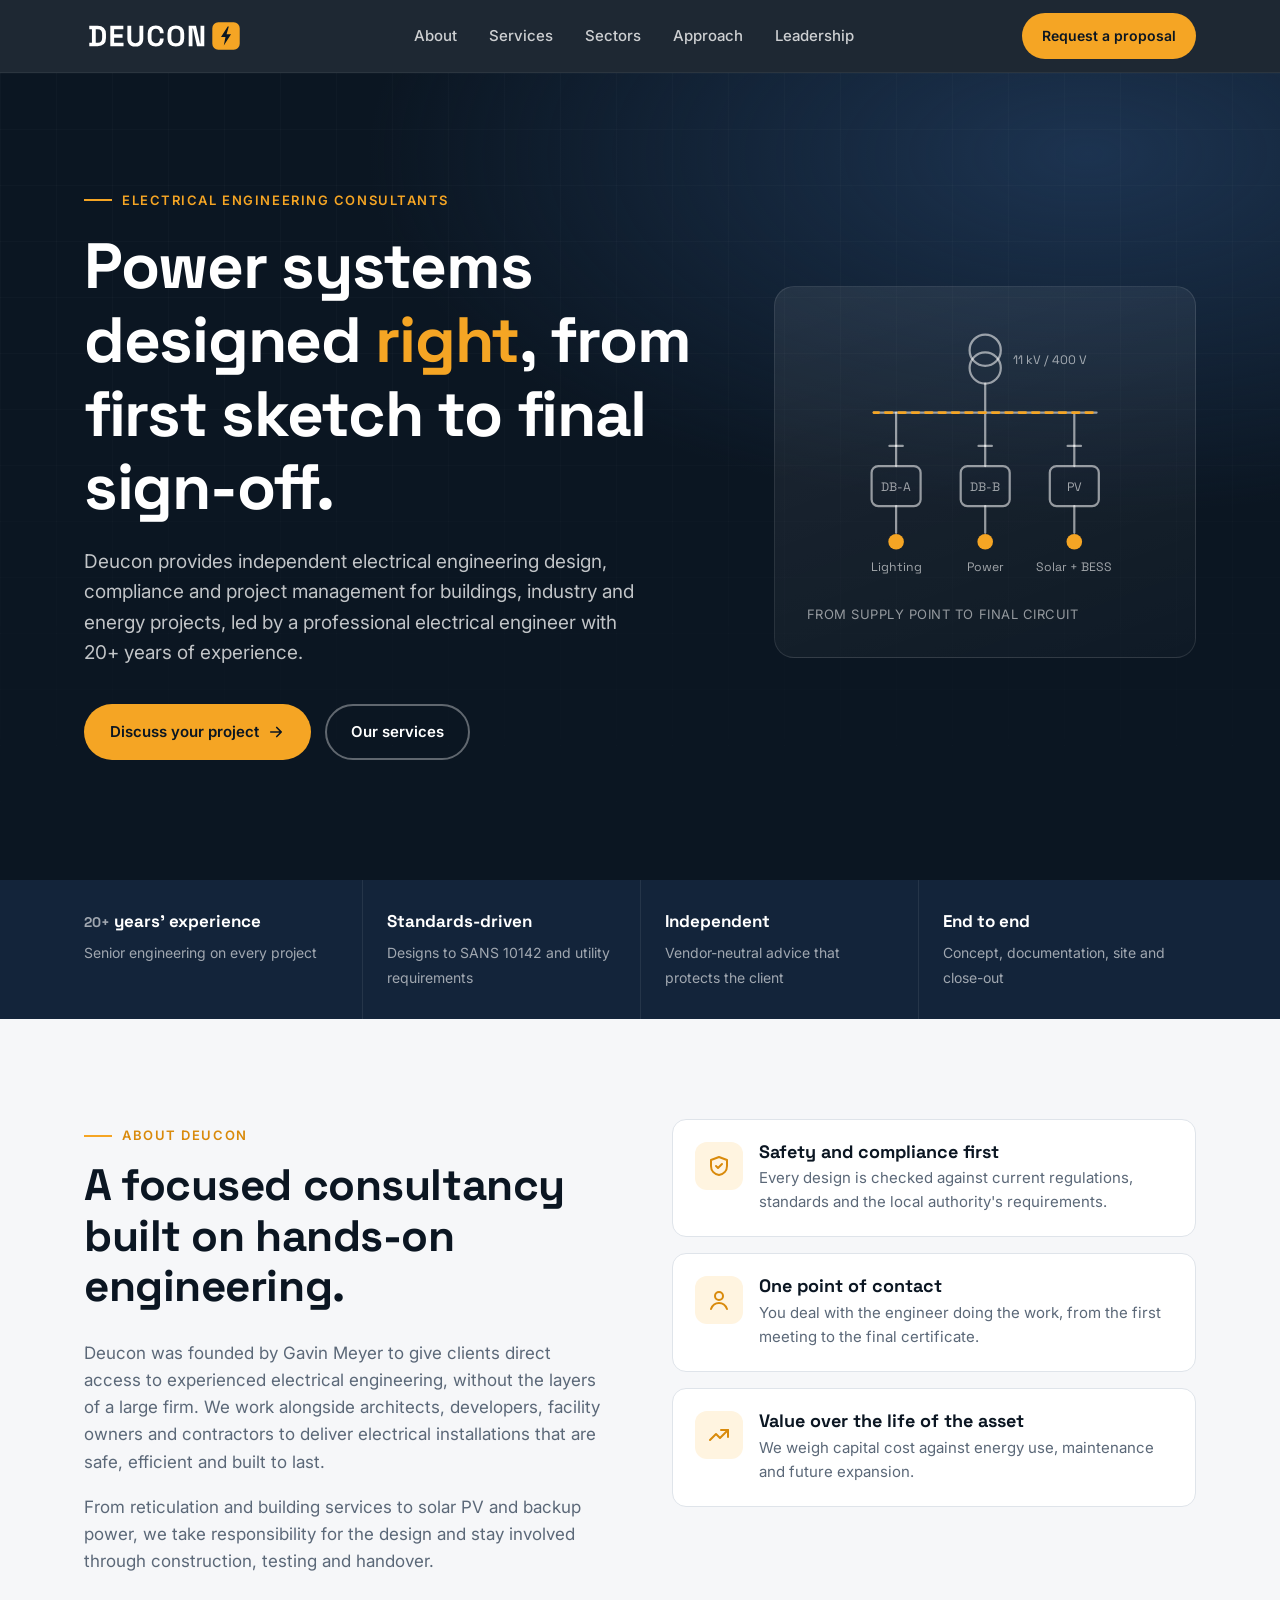
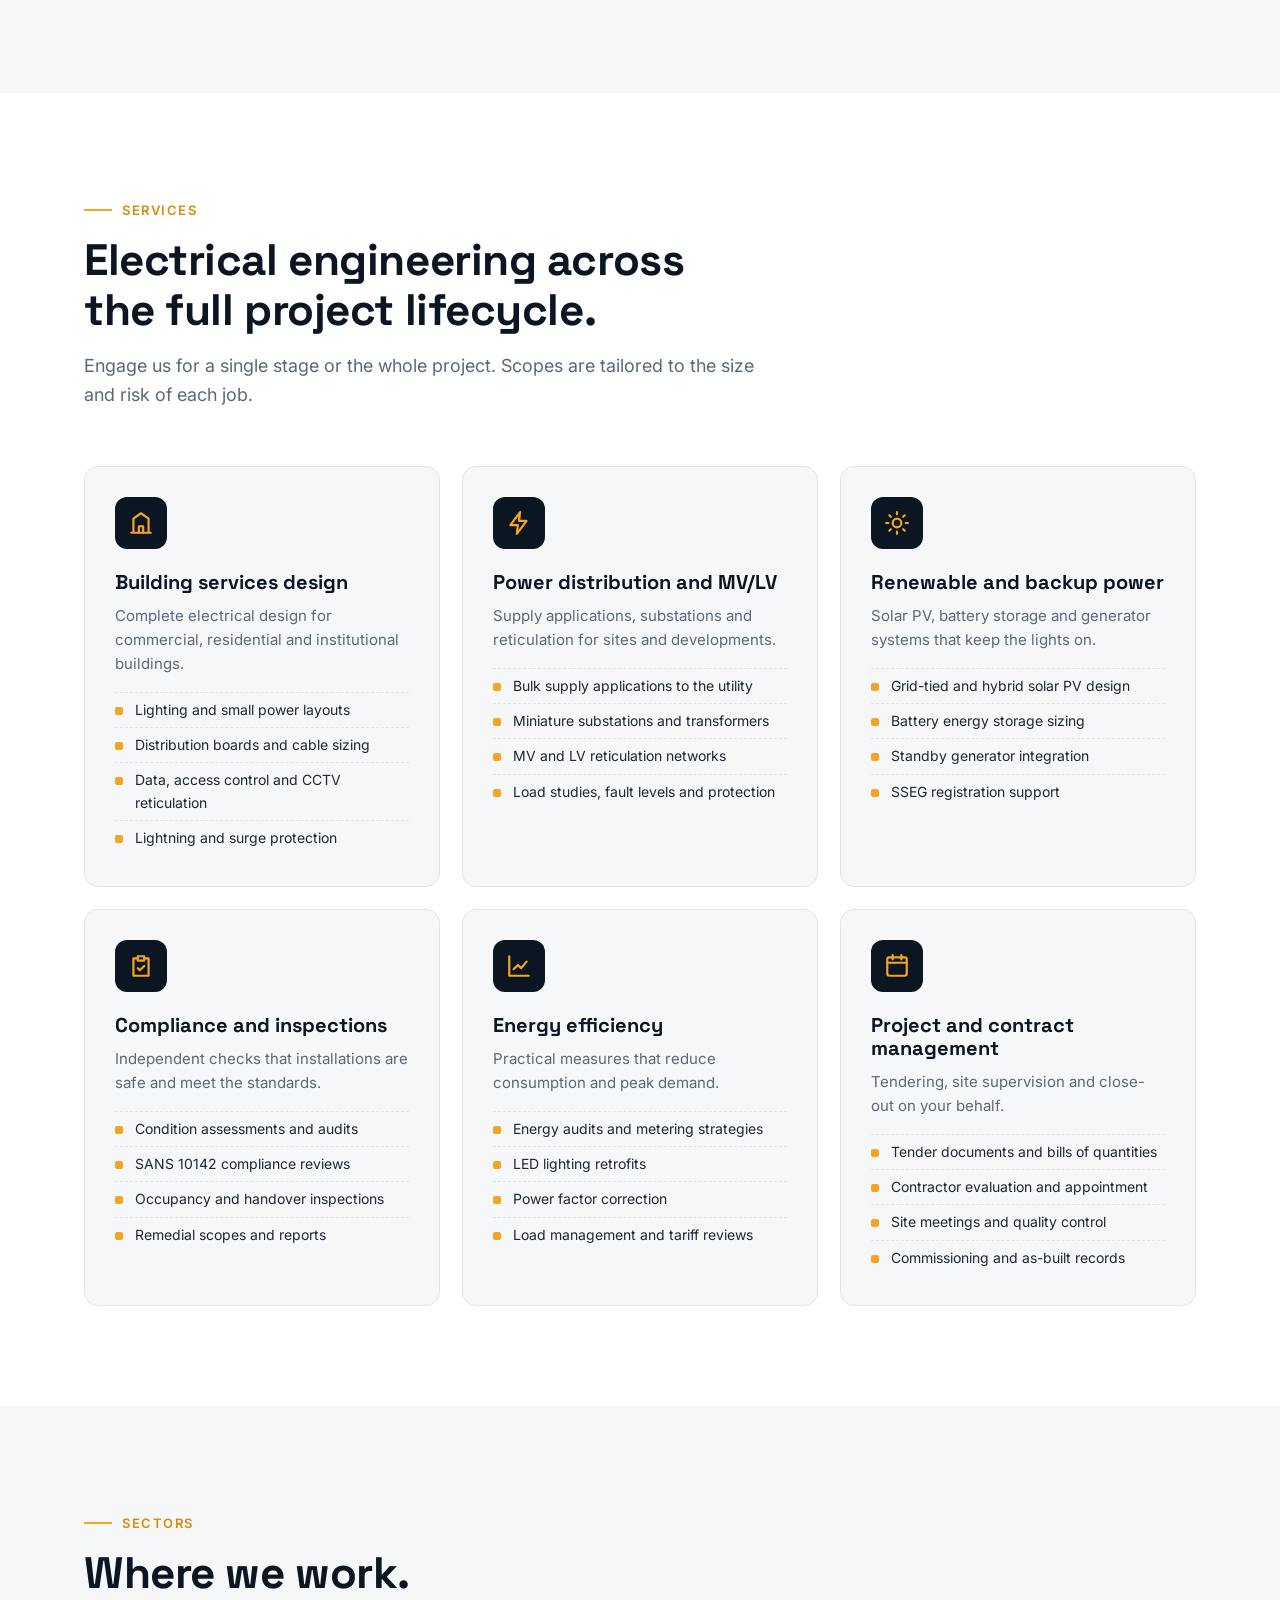
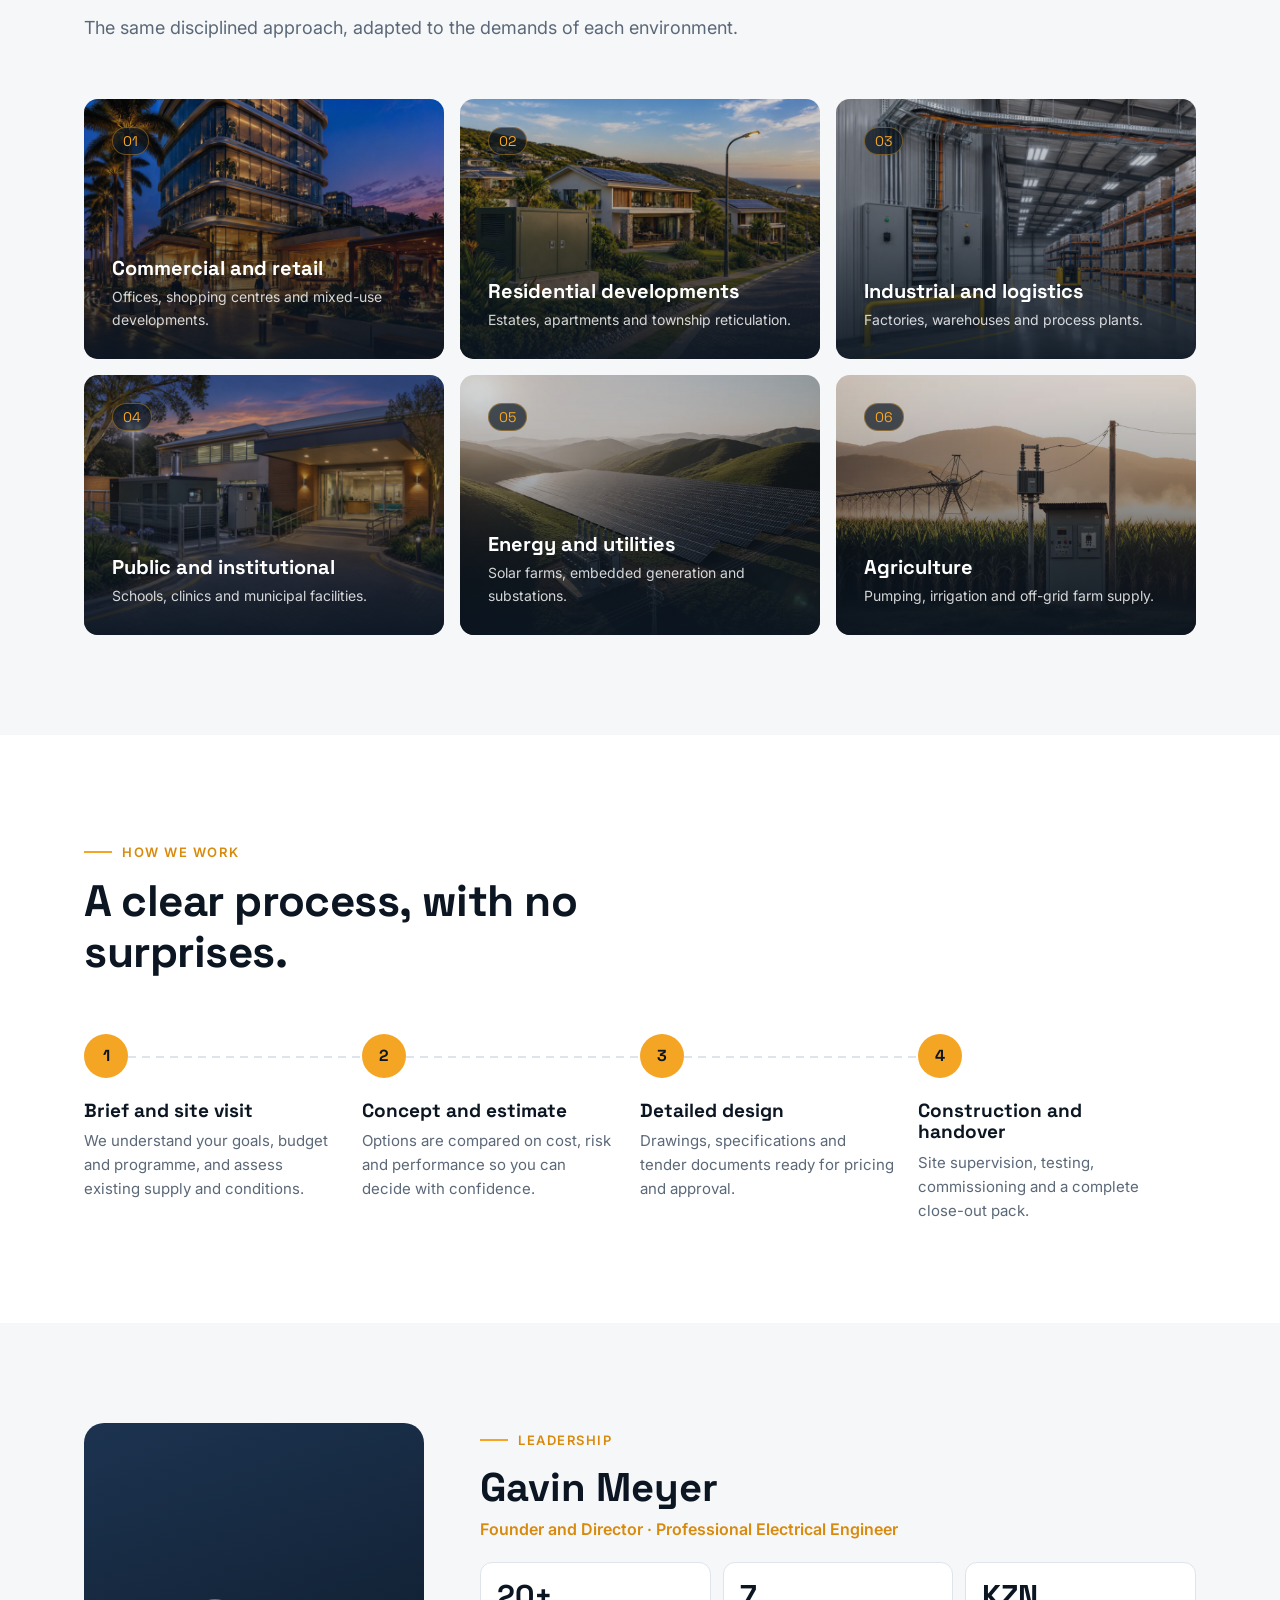
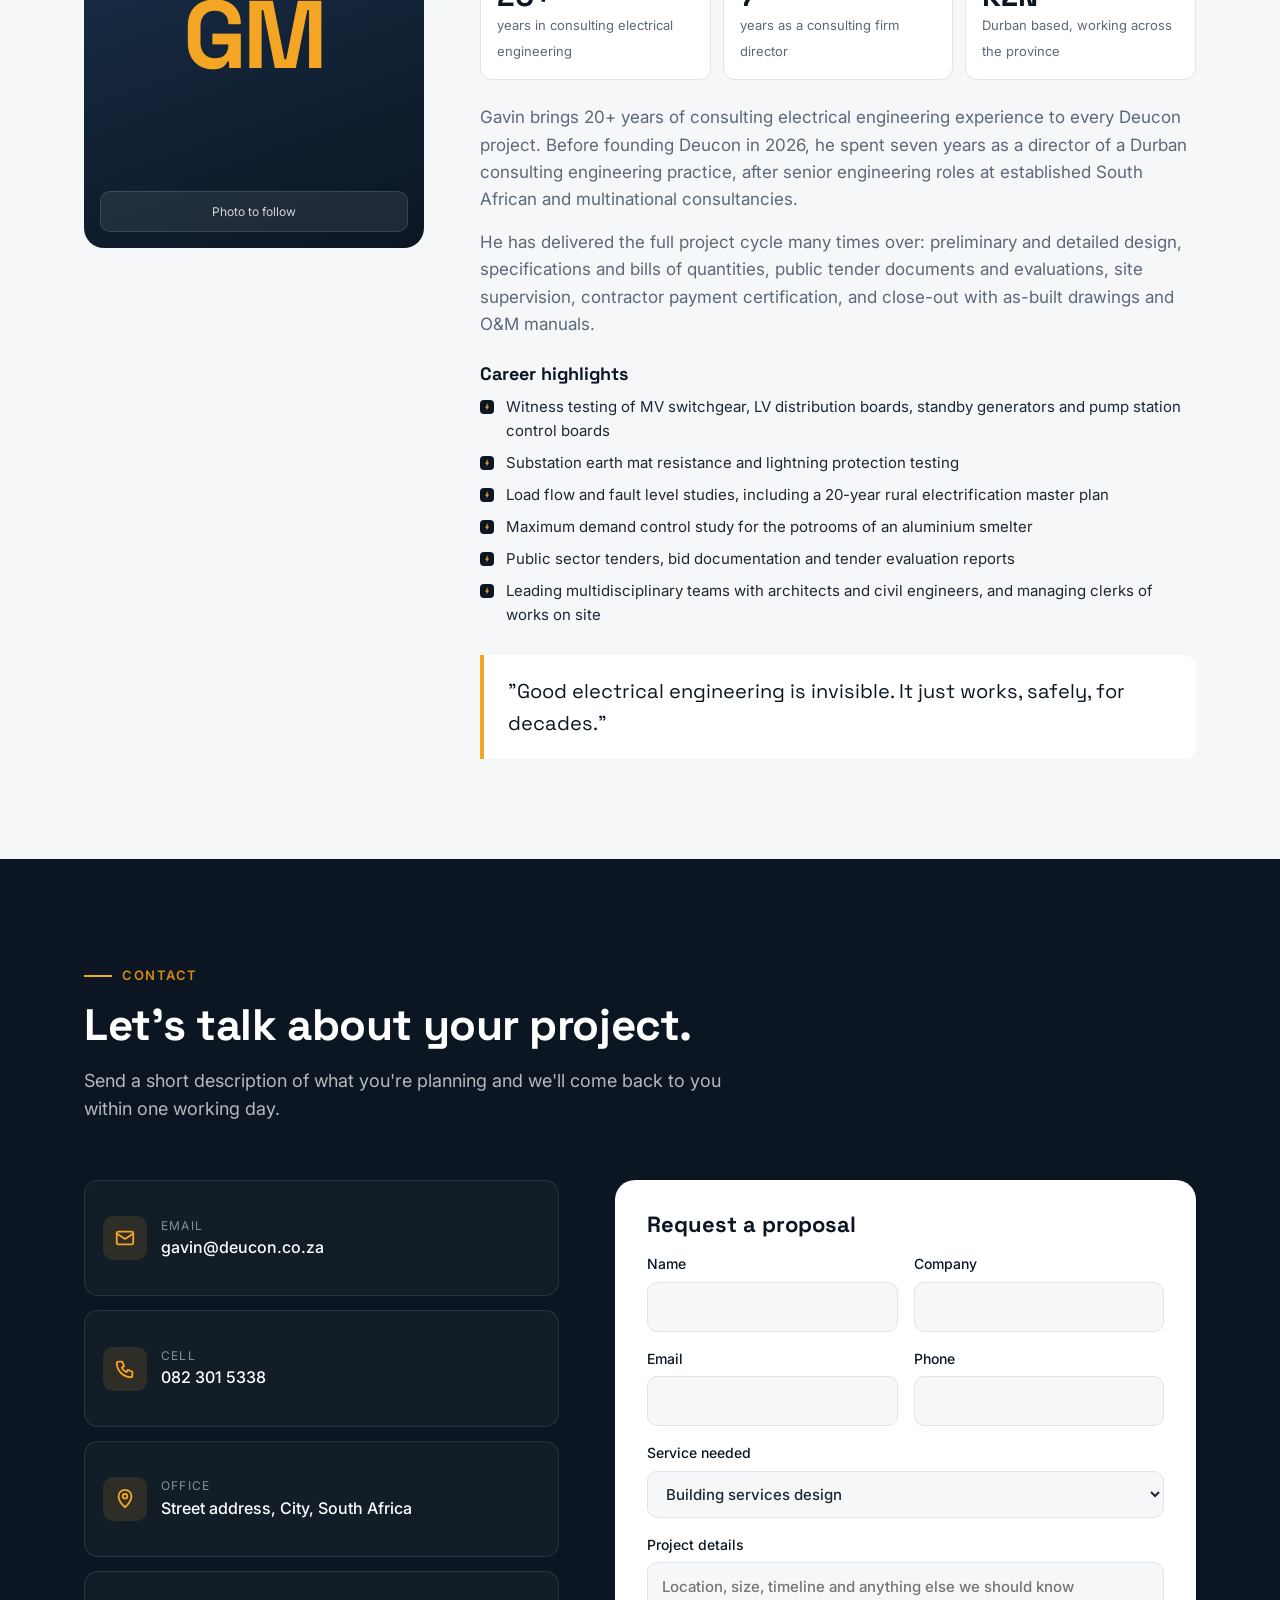
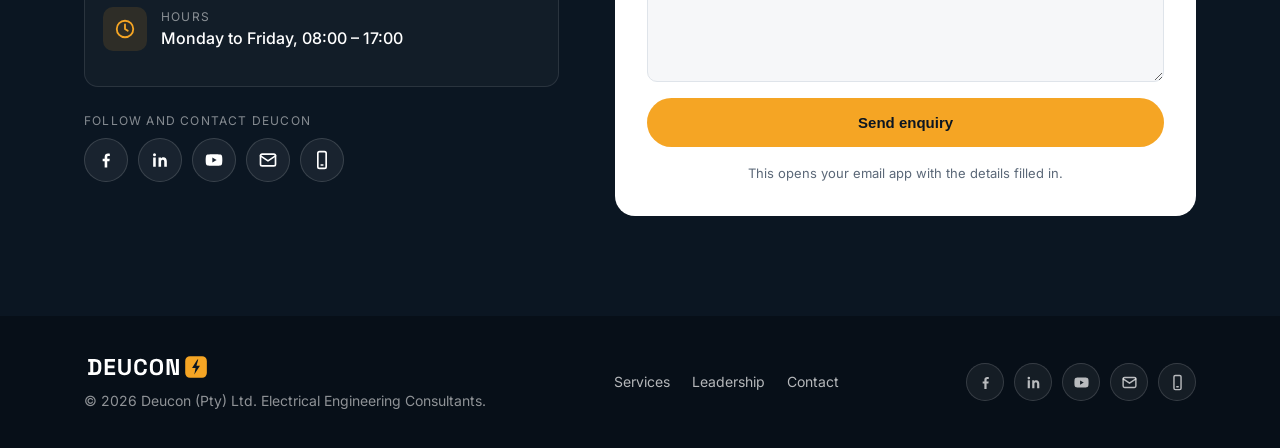
==== commit 9bf6016c: "Add Energy and Agriculture sector photos Co-Authored-By: Claude Opus 5.5 <noreply@anthropic.com>" ====
--- a/index.html
+++ b/index.html
@@ -508,8 +508,8 @@
         <div class="sector reveal has-img" style="--img:url('images/sectors/residential.jpg')"><span class="num">02</span><h3>Residential developments</h3><p>Estates, apartments and township reticulation.</p></div>
         <div class="sector reveal has-img" style="--img:url('images/sectors/industrial.jpg')"><span class="num">03</span><h3>Industrial and logistics</h3><p>Factories, warehouses and process plants.</p></div>
         <div class="sector reveal has-img" style="--img:url('images/sectors/public.jpg')"><span class="num">04</span><h3>Public and institutional</h3><p>Schools, clinics and municipal facilities.</p></div>
-        <div class="sector reveal"><span class="num">05</span><h3>Energy and utilities</h3><p>Solar farms, embedded generation and substations.</p></div>
-        <div class="sector reveal"><span class="num">06</span><h3>Agriculture</h3><p>Pumping, irrigation and off-grid farm supply.</p></div>
+        <div class="sector reveal has-img" style="--img:url('images/sectors/energy.webp')"><span class="num">05</span><h3>Energy and utilities</h3><p>Solar farms, embedded generation and substations.</p></div>
+        <div class="sector reveal has-img" style="--img:url('images/sectors/agriculture.webp')"><span class="num">06</span><h3>Agriculture</h3><p>Pumping, irrigation and off-grid farm supply.</p></div>
       </div>
     </div>
   </section>
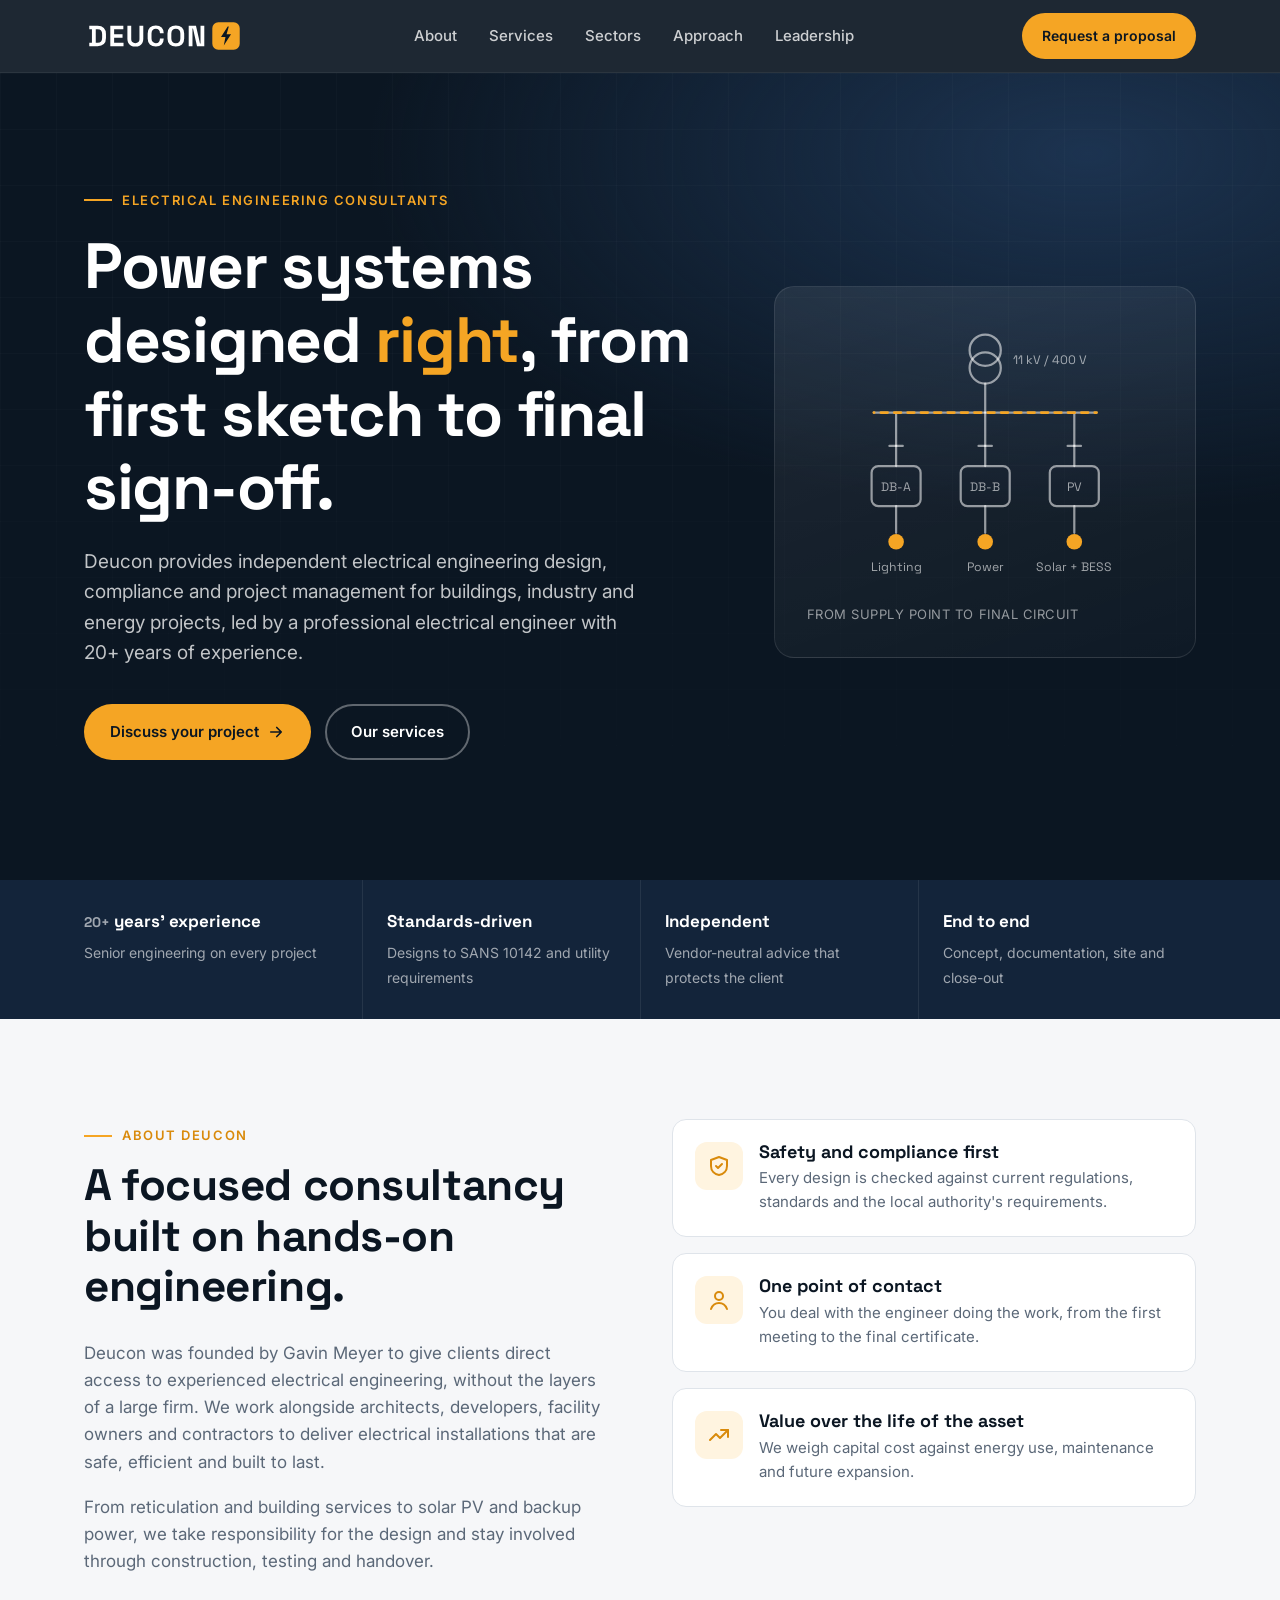
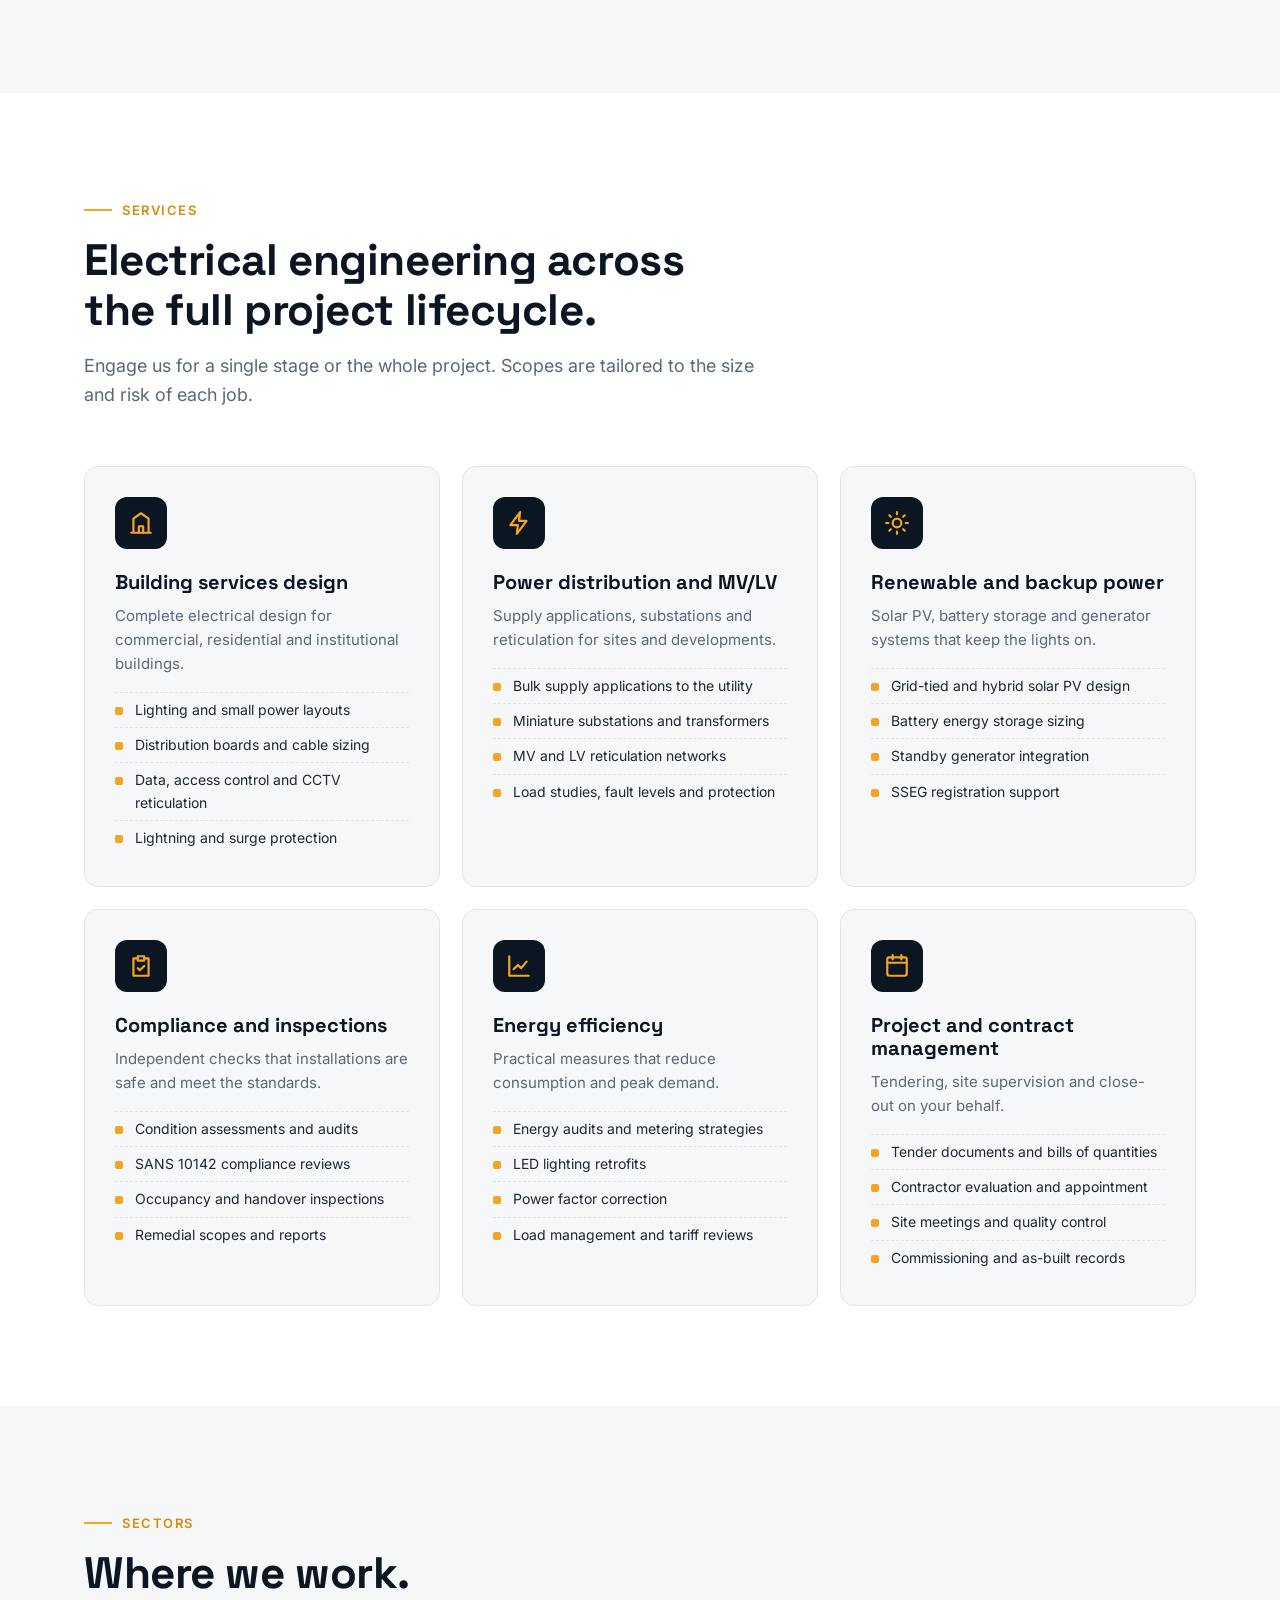
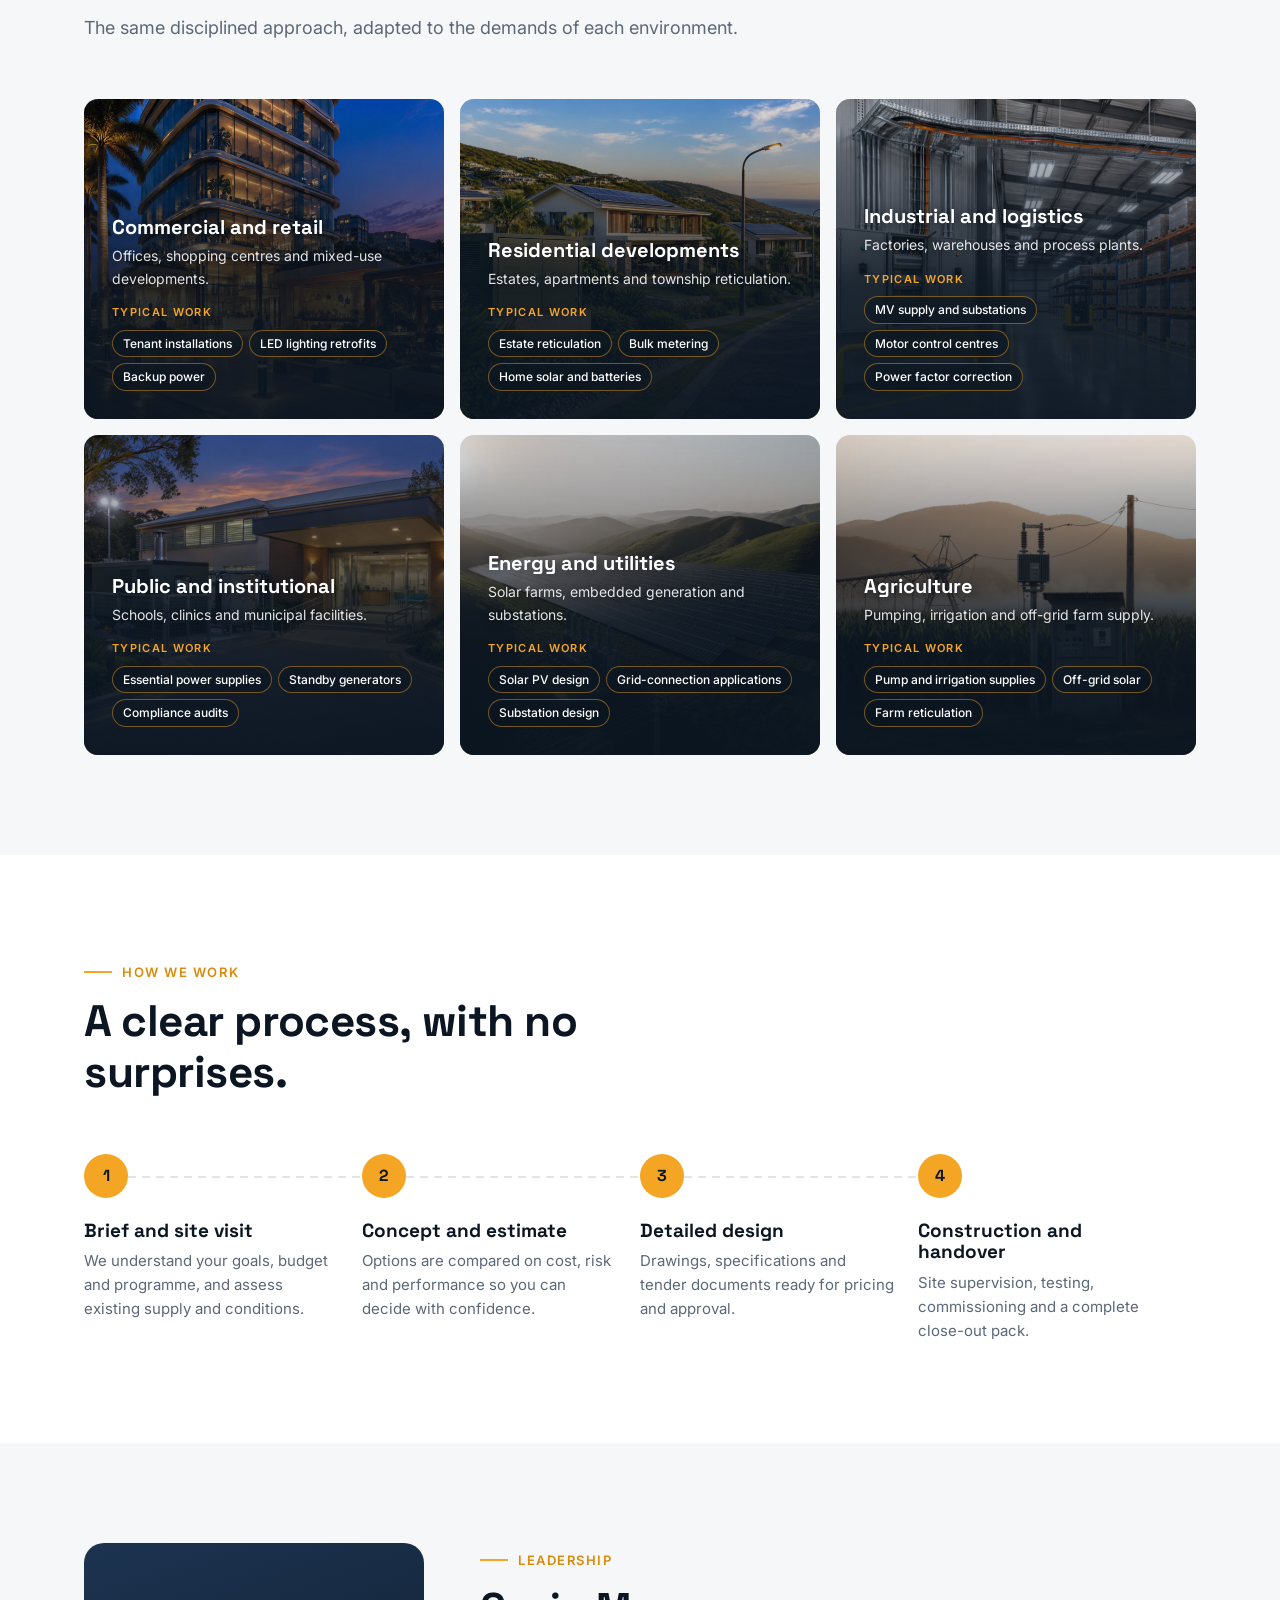
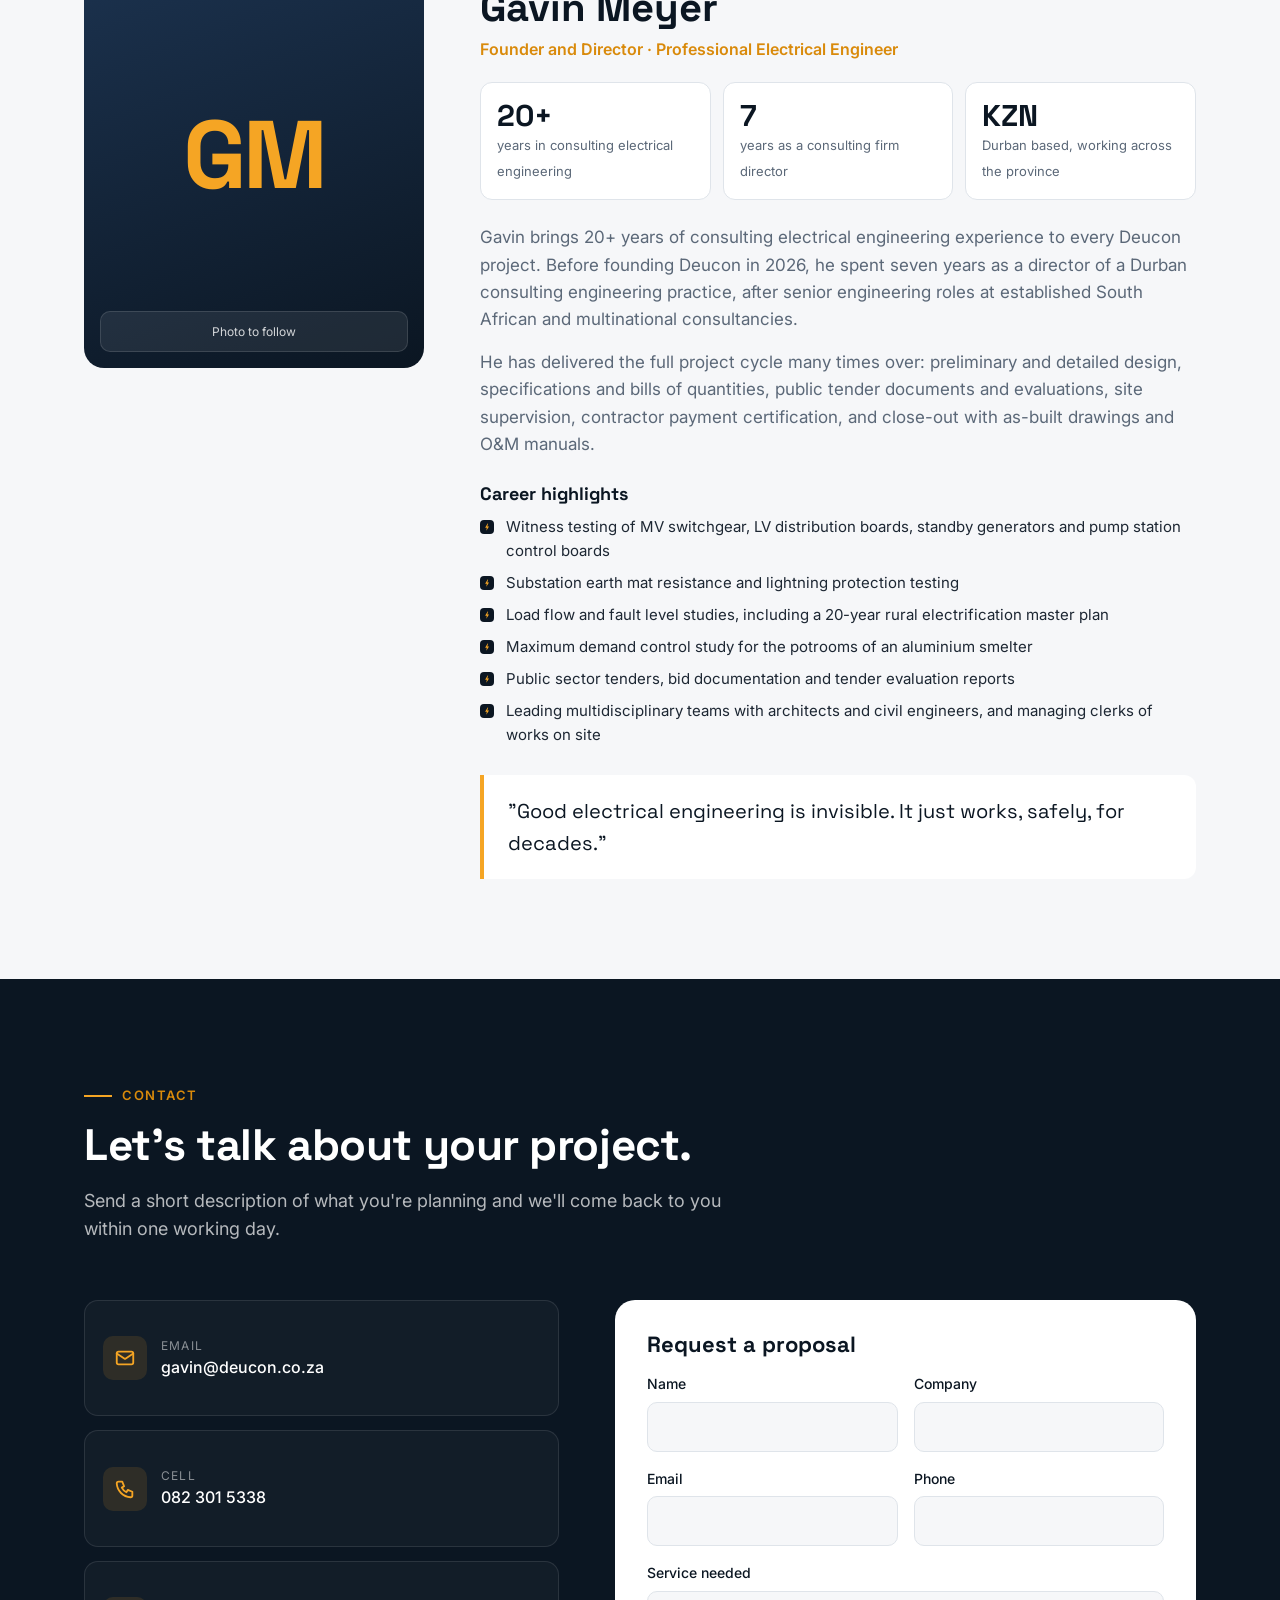
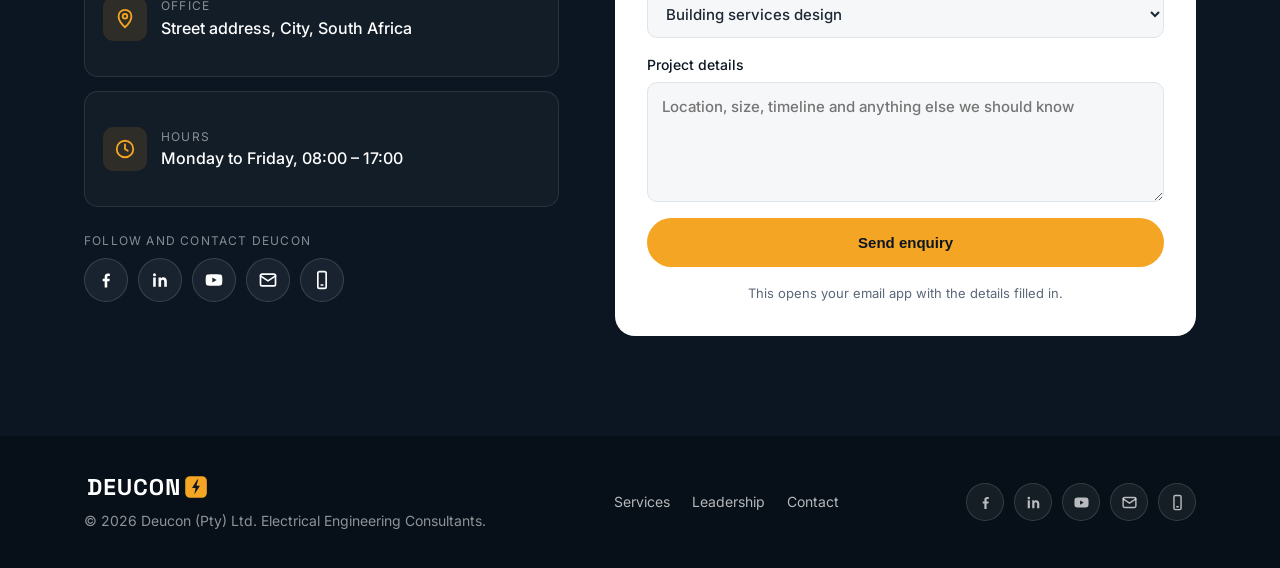
==== commit 010c4fc4: "Replace sector numbers with typical work tags Co-Authored-By: Claude Opus 5.5 <noreply@anthropic.com" ====
--- a/index.html
+++ b/index.html
@@ -189,20 +189,28 @@
   .sector.has-img { min-height: 260px; background: var(--ink) var(--img) center/cover no-repeat; }
   .sector.has-img::before {
     content: ""; position: absolute; inset: 0; z-index: 0;
-    background: linear-gradient(180deg, rgba(11,22,34,.15) 0%, rgba(11,22,34,.35) 40%, rgba(11,22,34,.92) 100%);
+    background: linear-gradient(180deg, rgba(11,22,34,.1) 0%, rgba(11,22,34,.45) 30%, rgba(11,22,34,.85) 58%, rgba(11,22,34,.95) 100%);
     transition: opacity .3s ease;
   }
   .sector.has-img::after { display: none; }
   .sector > * { position: relative; z-index: 1; }
   .sector.has-img { transition: background-size .5s ease; }
   .sector.has-img:hover::before { opacity: .85; }
-  .sector.has-img .num {
-    align-self: flex-start; background: rgba(11,22,34,.7); padding: 2px 10px; border-radius: 999px;
-    border: 1px solid rgba(245,165,36,.4);
-  }
-  .sector.has-img p { color: rgba(255,255,255,.82); }
-  .sector .num { font-family: "Space Grotesk", sans-serif; color: var(--amber); font-size: 14px; margin-bottom: auto; }
+  .sector.has-img { min-height: 320px; }
+  .sector.has-img p { color: rgba(255,255,255,.88); }
+  .sector.has-img h3, .sector.has-img p { text-shadow: 0 1px 8px rgba(11,22,34,.6); }
   .sector h3 { color: var(--white); font-size: 20px; margin: 18px 0 6px; }
+  .sector .work-label {
+    display: block; margin-top: 14px; font-size: 11px; font-weight: 600; letter-spacing: .12em;
+    text-transform: uppercase; color: var(--amber);
+  }
+  .sector .tags { list-style: none; margin: 8px 0 0; padding: 0; display: flex; flex-wrap: wrap; gap: 6px; }
+  .sector .tags li {
+    font-size: 12px; font-weight: 500; color: var(--white); line-height: 1.3;
+    padding: 5px 10px; border-radius: 999px;
+    background: rgba(11,22,34,.55); border: 1px solid rgba(245,165,36,.45);
+    backdrop-filter: blur(4px);
+  }
   .sector p { font-size: 14px; color: rgba(255,255,255,.65); }
 
   /* Process */
@@ -504,12 +512,38 @@
         <p>The same disciplined approach, adapted to the demands of each environment.</p>
       </div>
       <div class="sectors">
-        <div class="sector reveal has-img" style="--img:url('images/sectors/commercial.jpg')"><span class="num">01</span><h3>Commercial and retail</h3><p>Offices, shopping centres and mixed-use developments.</p></div>
-        <div class="sector reveal has-img" style="--img:url('images/sectors/residential.jpg')"><span class="num">02</span><h3>Residential developments</h3><p>Estates, apartments and township reticulation.</p></div>
-        <div class="sector reveal has-img" style="--img:url('images/sectors/industrial.jpg')"><span class="num">03</span><h3>Industrial and logistics</h3><p>Factories, warehouses and process plants.</p></div>
-        <div class="sector reveal has-img" style="--img:url('images/sectors/public.jpg')"><span class="num">04</span><h3>Public and institutional</h3><p>Schools, clinics and municipal facilities.</p></div>
-        <div class="sector reveal has-img" style="--img:url('images/sectors/energy.webp')"><span class="num">05</span><h3>Energy and utilities</h3><p>Solar farms, embedded generation and substations.</p></div>
-        <div class="sector reveal has-img" style="--img:url('images/sectors/agriculture.webp')"><span class="num">06</span><h3>Agriculture</h3><p>Pumping, irrigation and off-grid farm supply.</p></div>
+        <!-- Each card: photo, sector, short description and "Typical work" tags.
+             When Gavin supplies real projects he is happy to share, they can replace or sit alongside the tags. -->
+        <div class="sector reveal has-img" style="--img:url('images/sectors/commercial.jpg')">
+          <h3>Commercial and retail</h3><p>Offices, shopping centres and mixed-use developments.</p>
+          <span class="work-label">Typical work</span>
+          <ul class="tags"><li>Tenant installations</li><li>LED lighting retrofits</li><li>Backup power</li></ul>
+        </div>
+        <div class="sector reveal has-img" style="--img:url('images/sectors/residential.jpg')">
+          <h3>Residential developments</h3><p>Estates, apartments and township reticulation.</p>
+          <span class="work-label">Typical work</span>
+          <ul class="tags"><li>Estate reticulation</li><li>Bulk metering</li><li>Home solar and batteries</li></ul>
+        </div>
+        <div class="sector reveal has-img" style="--img:url('images/sectors/industrial.jpg')">
+          <h3>Industrial and logistics</h3><p>Factories, warehouses and process plants.</p>
+          <span class="work-label">Typical work</span>
+          <ul class="tags"><li>MV supply and substations</li><li>Motor control centres</li><li>Power factor correction</li></ul>
+        </div>
+        <div class="sector reveal has-img" style="--img:url('images/sectors/public.jpg')">
+          <h3>Public and institutional</h3><p>Schools, clinics and municipal facilities.</p>
+          <span class="work-label">Typical work</span>
+          <ul class="tags"><li>Essential power supplies</li><li>Standby generators</li><li>Compliance audits</li></ul>
+        </div>
+        <div class="sector reveal has-img" style="--img:url('images/sectors/energy.webp')">
+          <h3>Energy and utilities</h3><p>Solar farms, embedded generation and substations.</p>
+          <span class="work-label">Typical work</span>
+          <ul class="tags"><li>Solar PV design</li><li>Grid-connection applications</li><li>Substation design</li></ul>
+        </div>
+        <div class="sector reveal has-img" style="--img:url('images/sectors/agriculture.webp')">
+          <h3>Agriculture</h3><p>Pumping, irrigation and off-grid farm supply.</p>
+          <span class="work-label">Typical work</span>
+          <ul class="tags"><li>Pump and irrigation supplies</li><li>Off-grid solar</li><li>Farm reticulation</li></ul>
+        </div>
       </div>
     </div>
   </section>
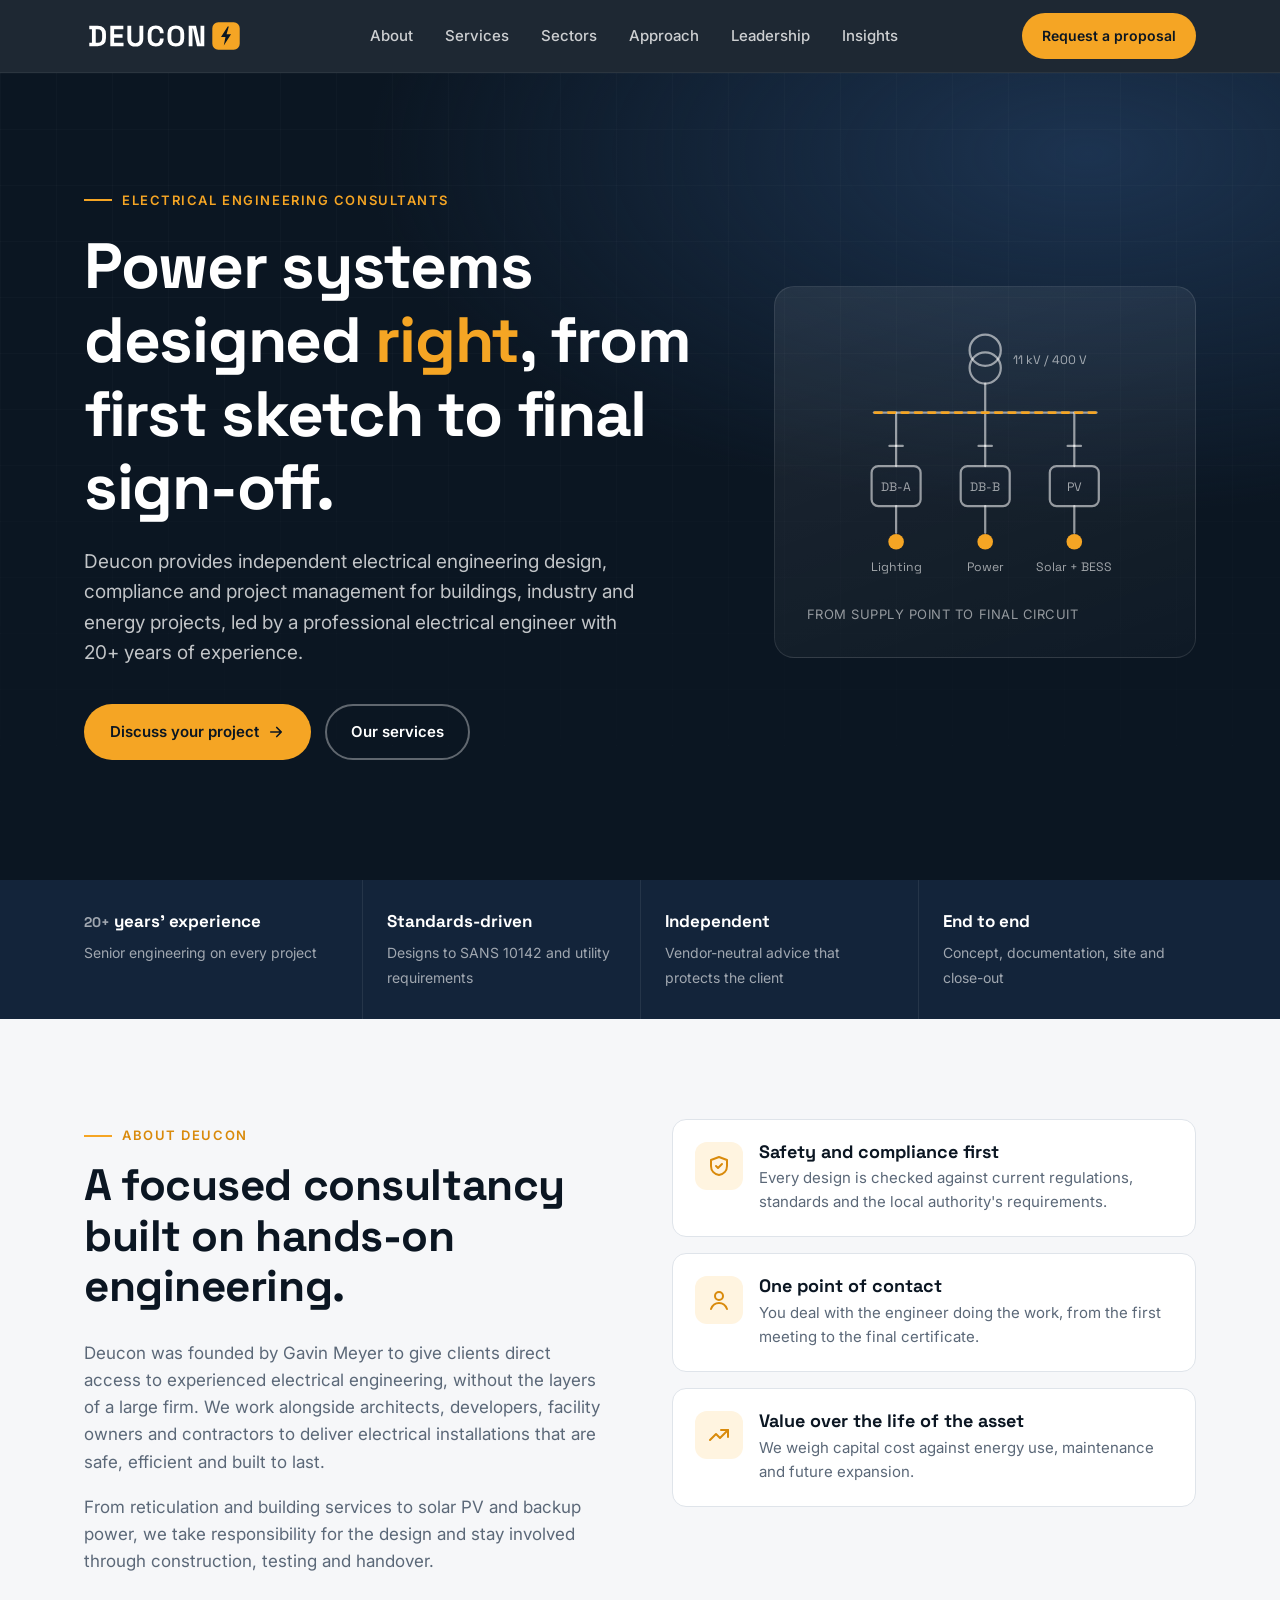
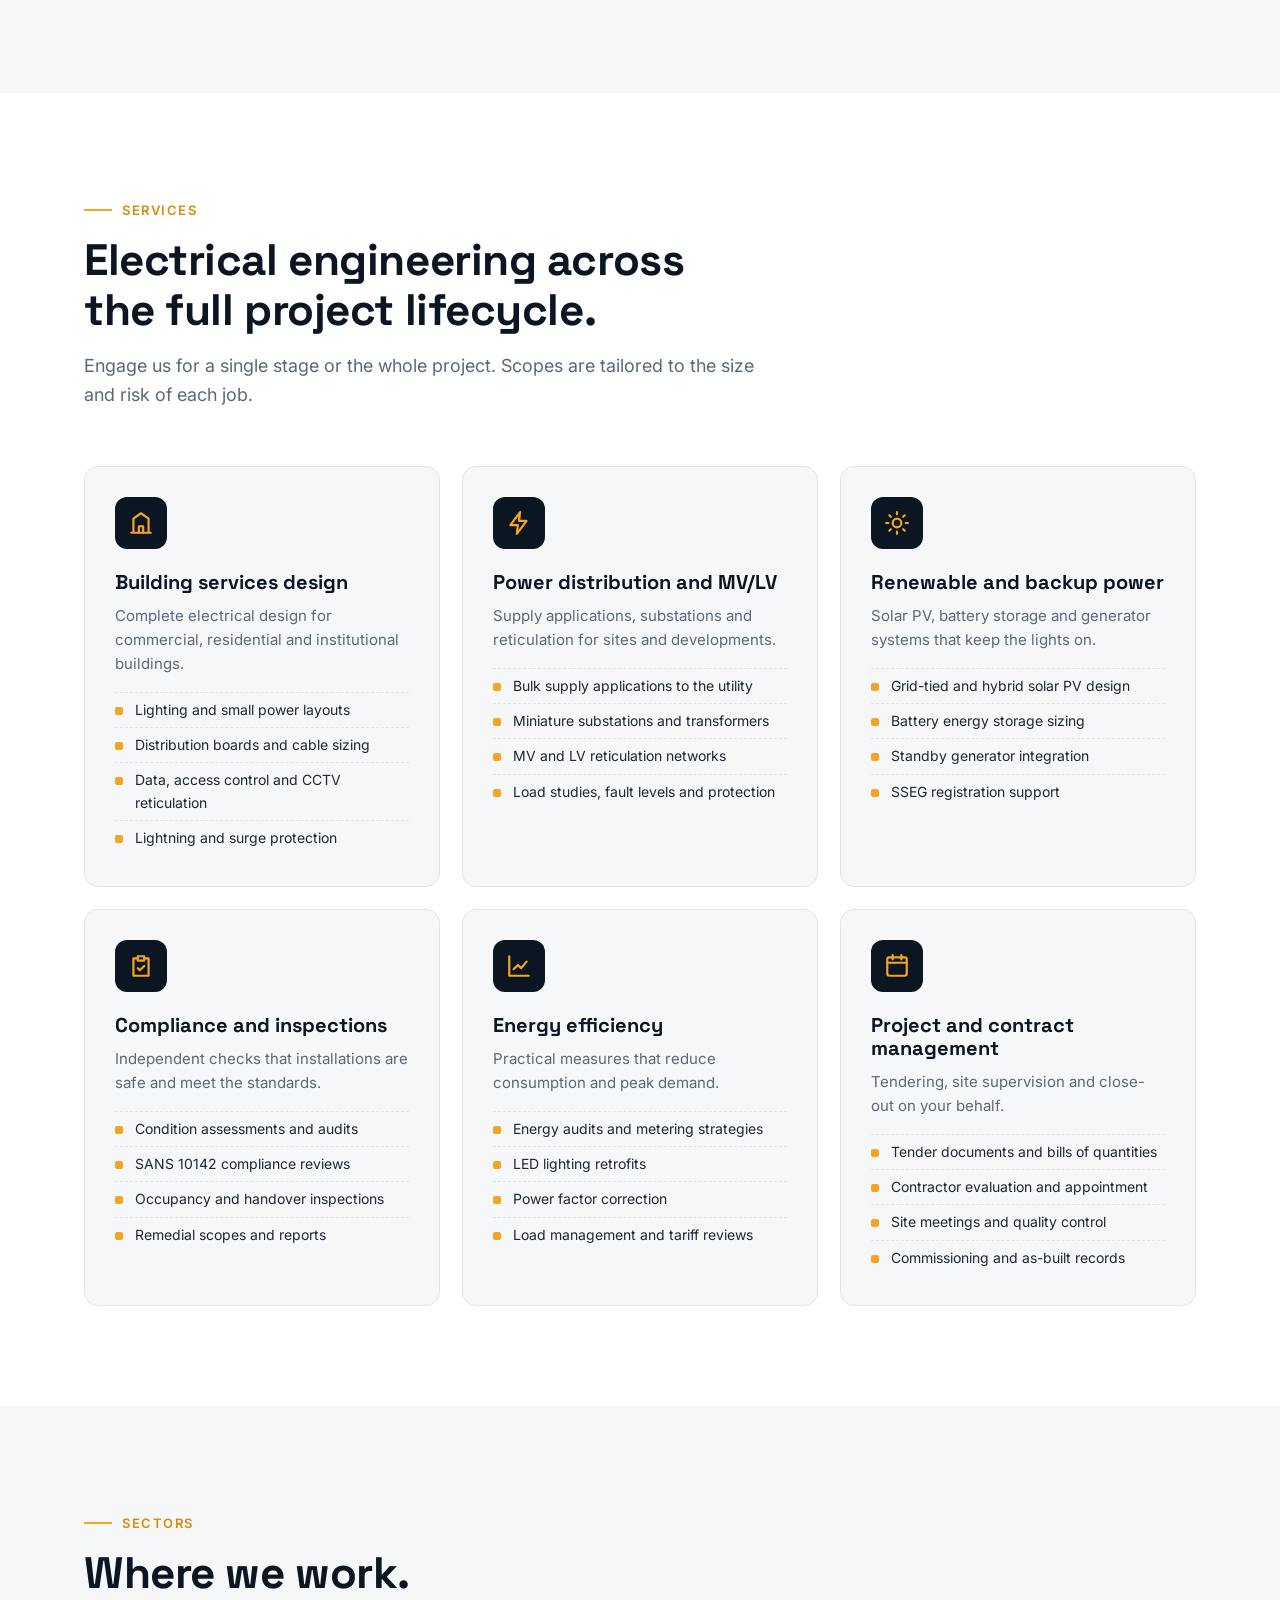
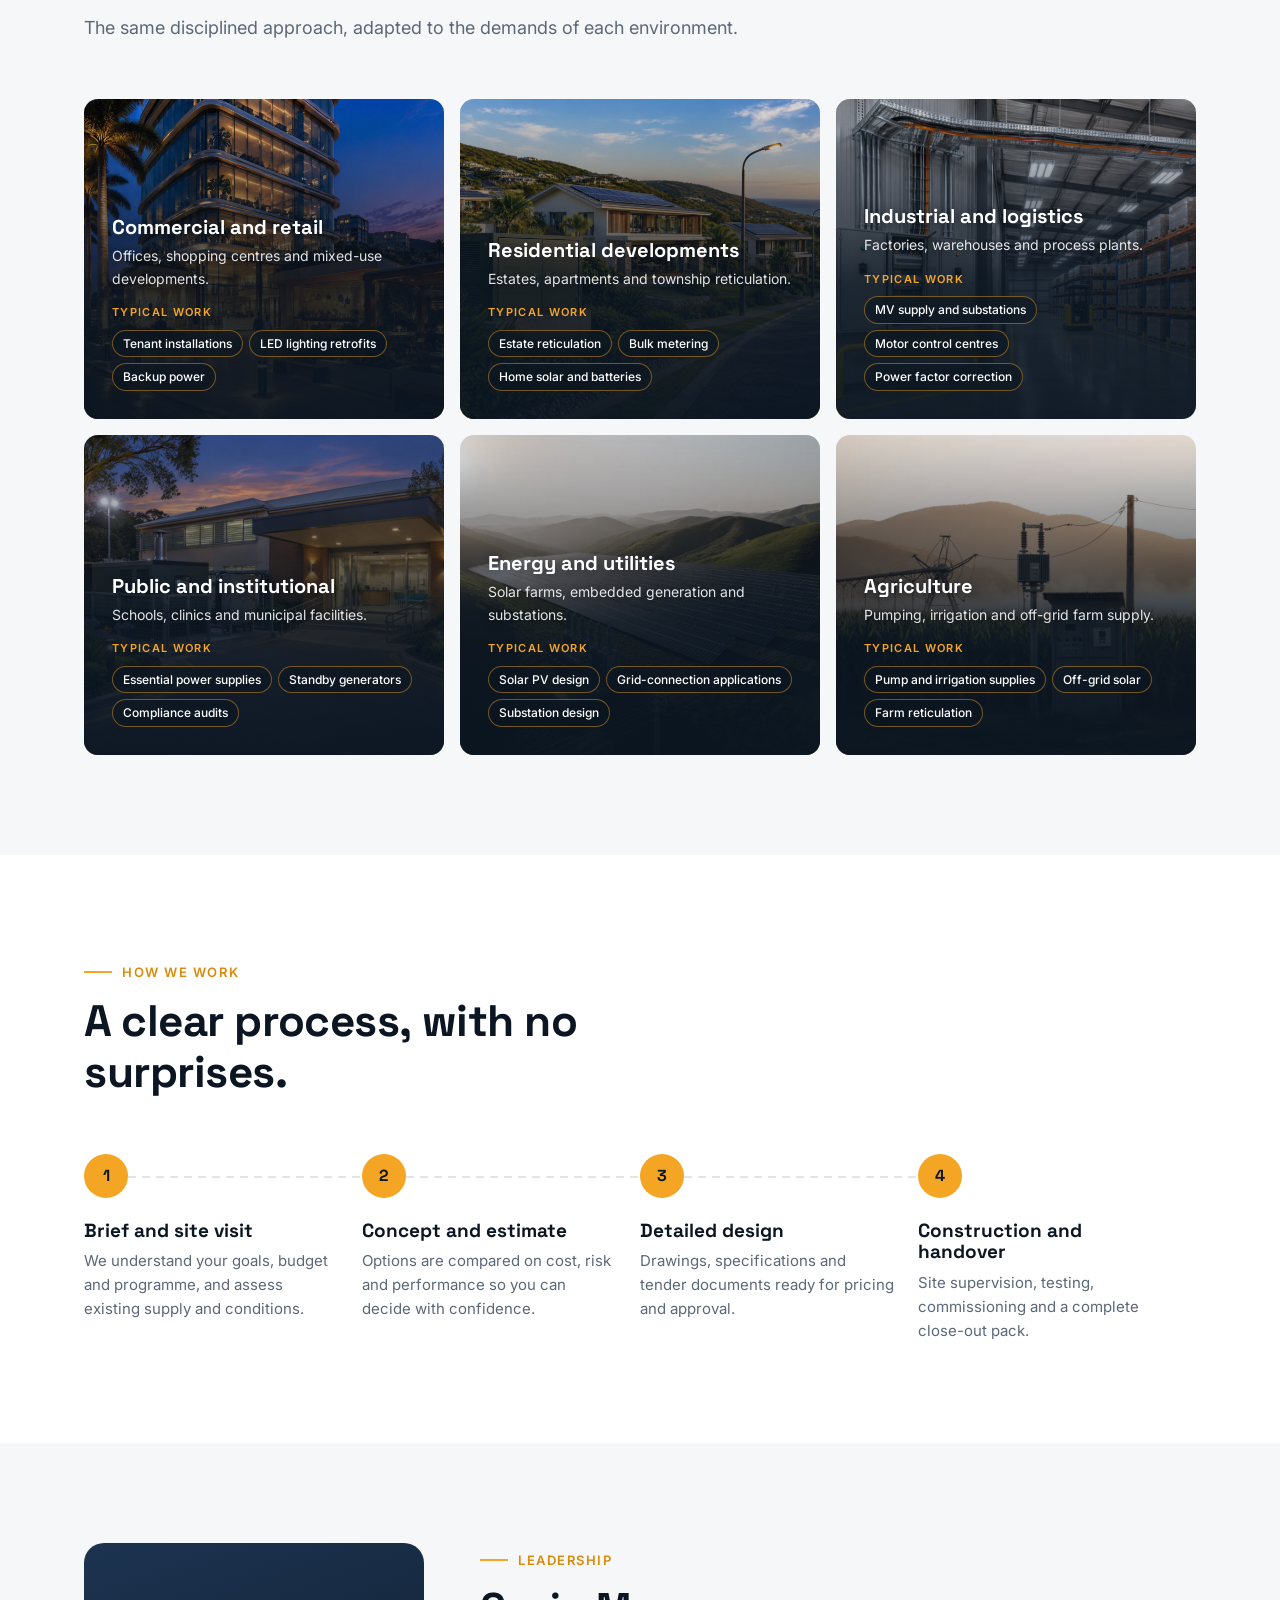
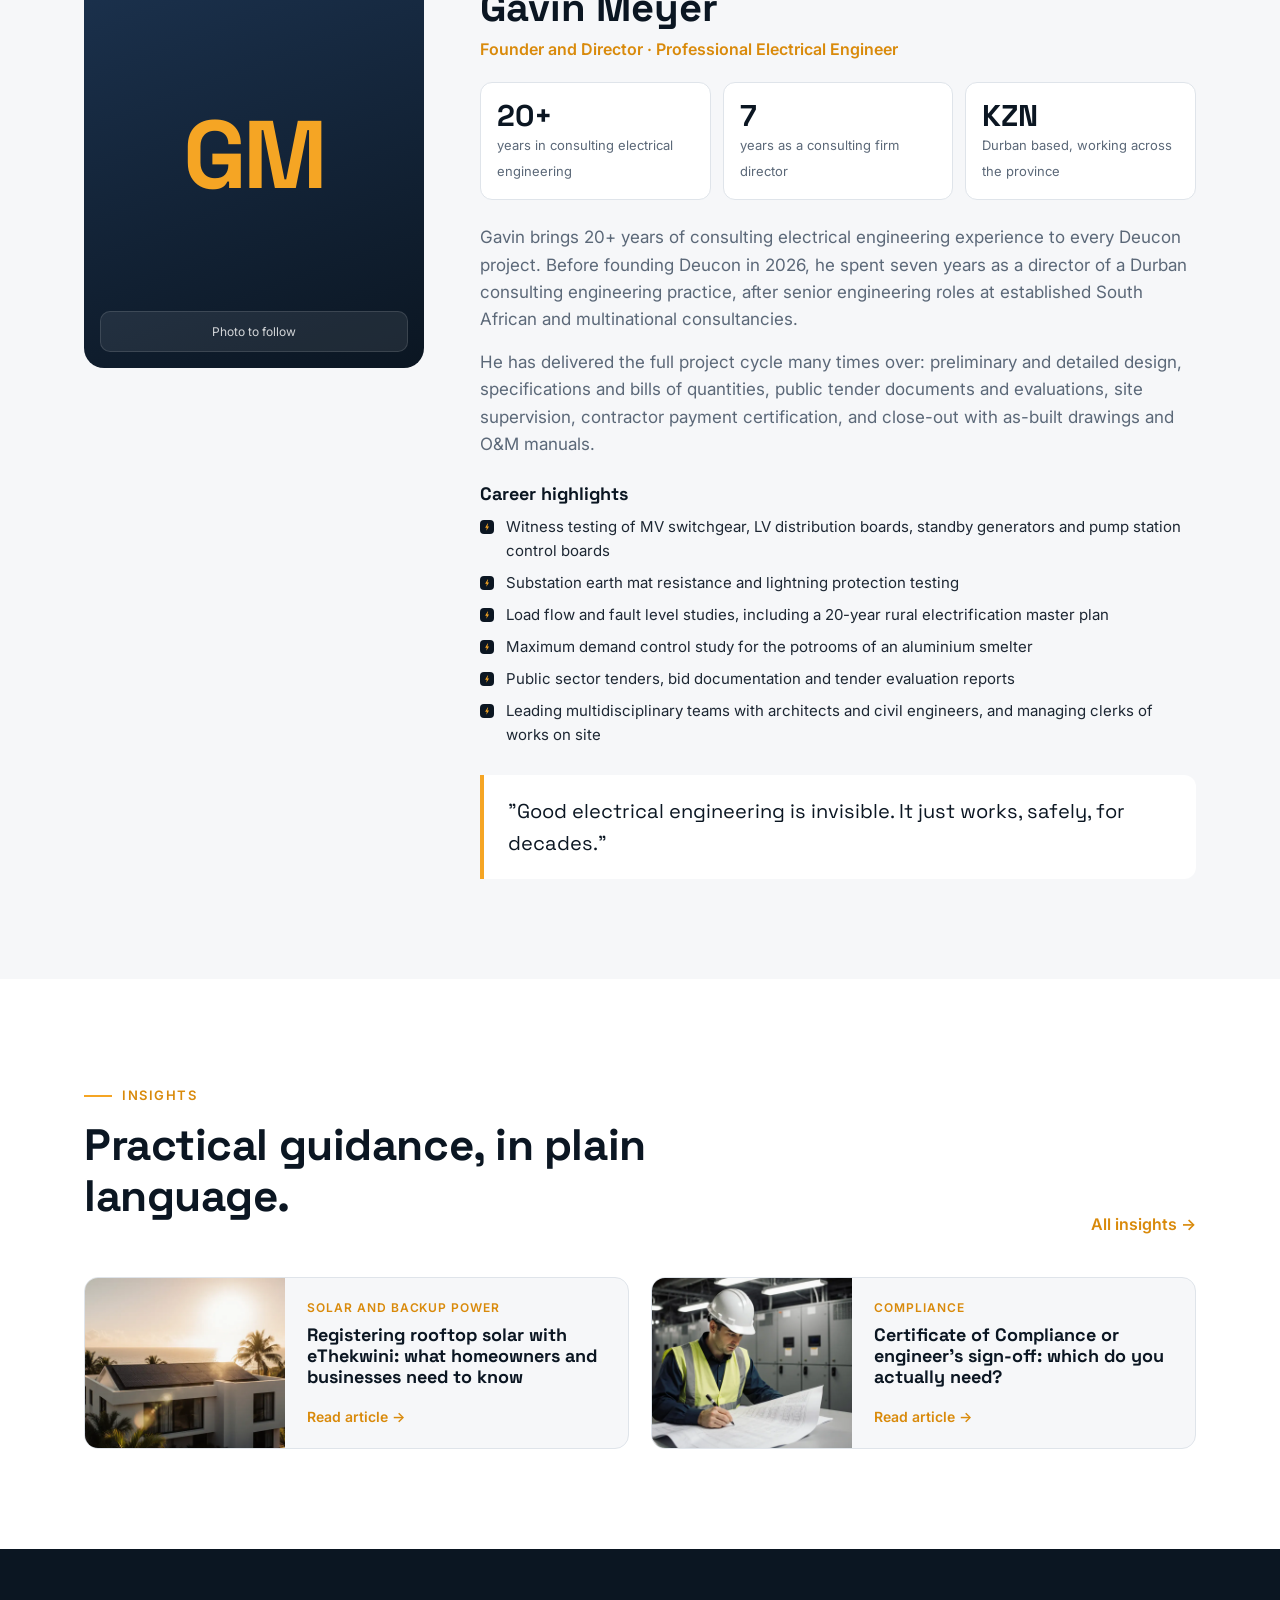
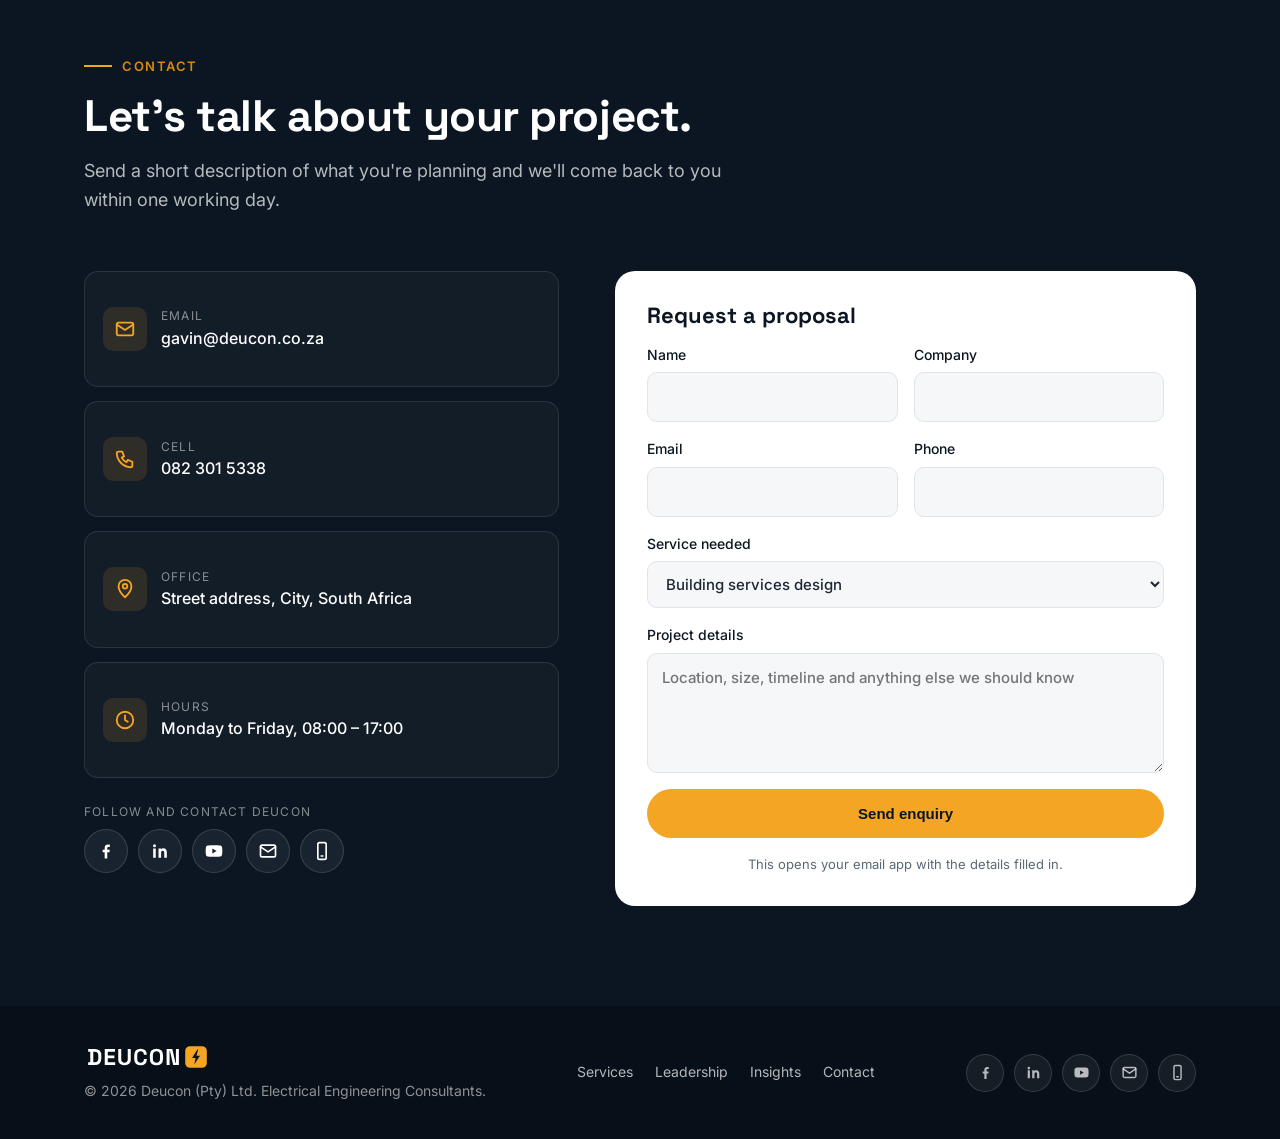
==== commit 3cf1f4d4: "Add Insights blog with first two articles Insights index, post layout and two articles (eThekwini so" ====
--- a/index.html
+++ b/index.html
@@ -254,6 +254,24 @@
     border-radius: 0 12px 12px 0; font-family: "Space Grotesk", sans-serif; font-size: 20px; color: var(--ink);
   }
 
+  /* Insights teaser */
+  #insights { background: var(--white); }
+  .insights-head { display: flex; flex-wrap: wrap; align-items: flex-end; justify-content: space-between; gap: 16px; margin-bottom: 40px; }
+  .all-link { font-weight: 600; color: var(--amber-deep); text-decoration: none; }
+  .all-link:hover { text-decoration: underline; }
+  .insight-cards { display: grid; grid-template-columns: 1fr 1fr; gap: 22px; }
+  .insight-card {
+    display: grid; grid-template-columns: 200px 1fr; background: var(--paper); border: 1px solid var(--line);
+    border-radius: var(--radius); overflow: hidden; text-decoration: none; color: inherit;
+    transition: border-color .2s ease, transform .2s ease;
+  }
+  .insight-card:hover { border-color: var(--amber); transform: translateY(-2px); }
+  .insight-card img { width: 100%; height: 100%; object-fit: cover; min-height: 170px; }
+  .insight-card .body { padding: 20px 22px; display: flex; flex-direction: column; gap: 8px; }
+  .insight-card .cat { font-size: 12px; font-weight: 600; letter-spacing: .08em; text-transform: uppercase; color: var(--amber-deep); }
+  .insight-card h3 { font-size: 18px; }
+  .insight-card .read { margin-top: auto; font-size: 14px; font-weight: 600; color: var(--amber-deep); }
+
   /* CTA / Contact */
   #contact { background: var(--ink); color: var(--white); }
   #contact .section-head h2 { color: var(--white); }
@@ -311,6 +329,7 @@
     .hero-inner, .about-grid, .contact-grid, .director { grid-template-columns: 1fr; }
     .hero-card { max-width: 520px; }
     .services, .sectors { grid-template-columns: 1fr 1fr; }
+    .insight-cards { grid-template-columns: 1fr; }
     .steps { grid-template-columns: 1fr 1fr; row-gap: 40px; }
     .step::before { display: none; }
     .strip-inner { grid-template-columns: 1fr 1fr; }
@@ -336,6 +355,8 @@
     .strip-item:first-child { border-top: 0; }
     form.quote { padding: 24px; }
     .stats { grid-template-columns: 1fr; }
+    .insight-card { grid-template-columns: 1fr; }
+    .insight-card img { aspect-ratio: 16/9; min-height: 0; }
   }
 </style>
 </head>
@@ -352,6 +373,7 @@
       <li><a href="#sectors">Sectors</a></li>
       <li><a href="#approach">Approach</a></li>
       <li><a href="#team">Leadership</a></li>
+      <li><a href="insights/">Insights</a></li>
     </ul>
     <a href="#contact" class="btn btn-primary">Request a proposal</a>
     <button class="menu-toggle" aria-label="Open menu" aria-expanded="false" id="menuBtn">
@@ -602,6 +624,37 @@
     </div>
   </section>
 
+  <!-- INSIGHTS -->
+  <section id="insights">
+    <div class="wrap">
+      <div class="insights-head reveal">
+        <div class="section-head" style="margin-bottom:0">
+          <span class="eyebrow">Insights</span>
+          <h2>Practical guidance, in plain language.</h2>
+        </div>
+        <a class="all-link" href="insights/">All insights &rarr;</a>
+      </div>
+      <div class="insight-cards">
+        <a class="insight-card reveal" href="insights/sseg-registration-ethekwini/">
+          <img src="images/blog/sseg-hero.webp" alt="" width="1280" height="720" loading="lazy">
+          <div class="body">
+            <span class="cat">Solar and backup power</span>
+            <h3>Registering rooftop solar with eThekwini: what homeowners and businesses need to know</h3>
+            <span class="read">Read article &rarr;</span>
+          </div>
+        </a>
+        <a class="insight-card reveal" href="insights/coc-vs-engineer-sign-off/">
+          <img src="images/blog/coc-engineer.webp" alt="" width="1280" height="720" loading="lazy">
+          <div class="body">
+            <span class="cat">Compliance</span>
+            <h3>Certificate of Compliance or engineer's sign-off: which do you actually need?</h3>
+            <span class="read">Read article &rarr;</span>
+          </div>
+        </a>
+      </div>
+    </div>
+  </section>
+
   <!-- CONTACT -->
   <section id="contact">
     <div class="wrap">
@@ -673,6 +726,7 @@
     <nav>
       <a href="#services">Services</a>
       <a href="#team">Leadership</a>
+      <a href="insights/">Insights</a>
       <a href="#contact">Contact</a>
     </nav>
     <div class="social" data-social></div>
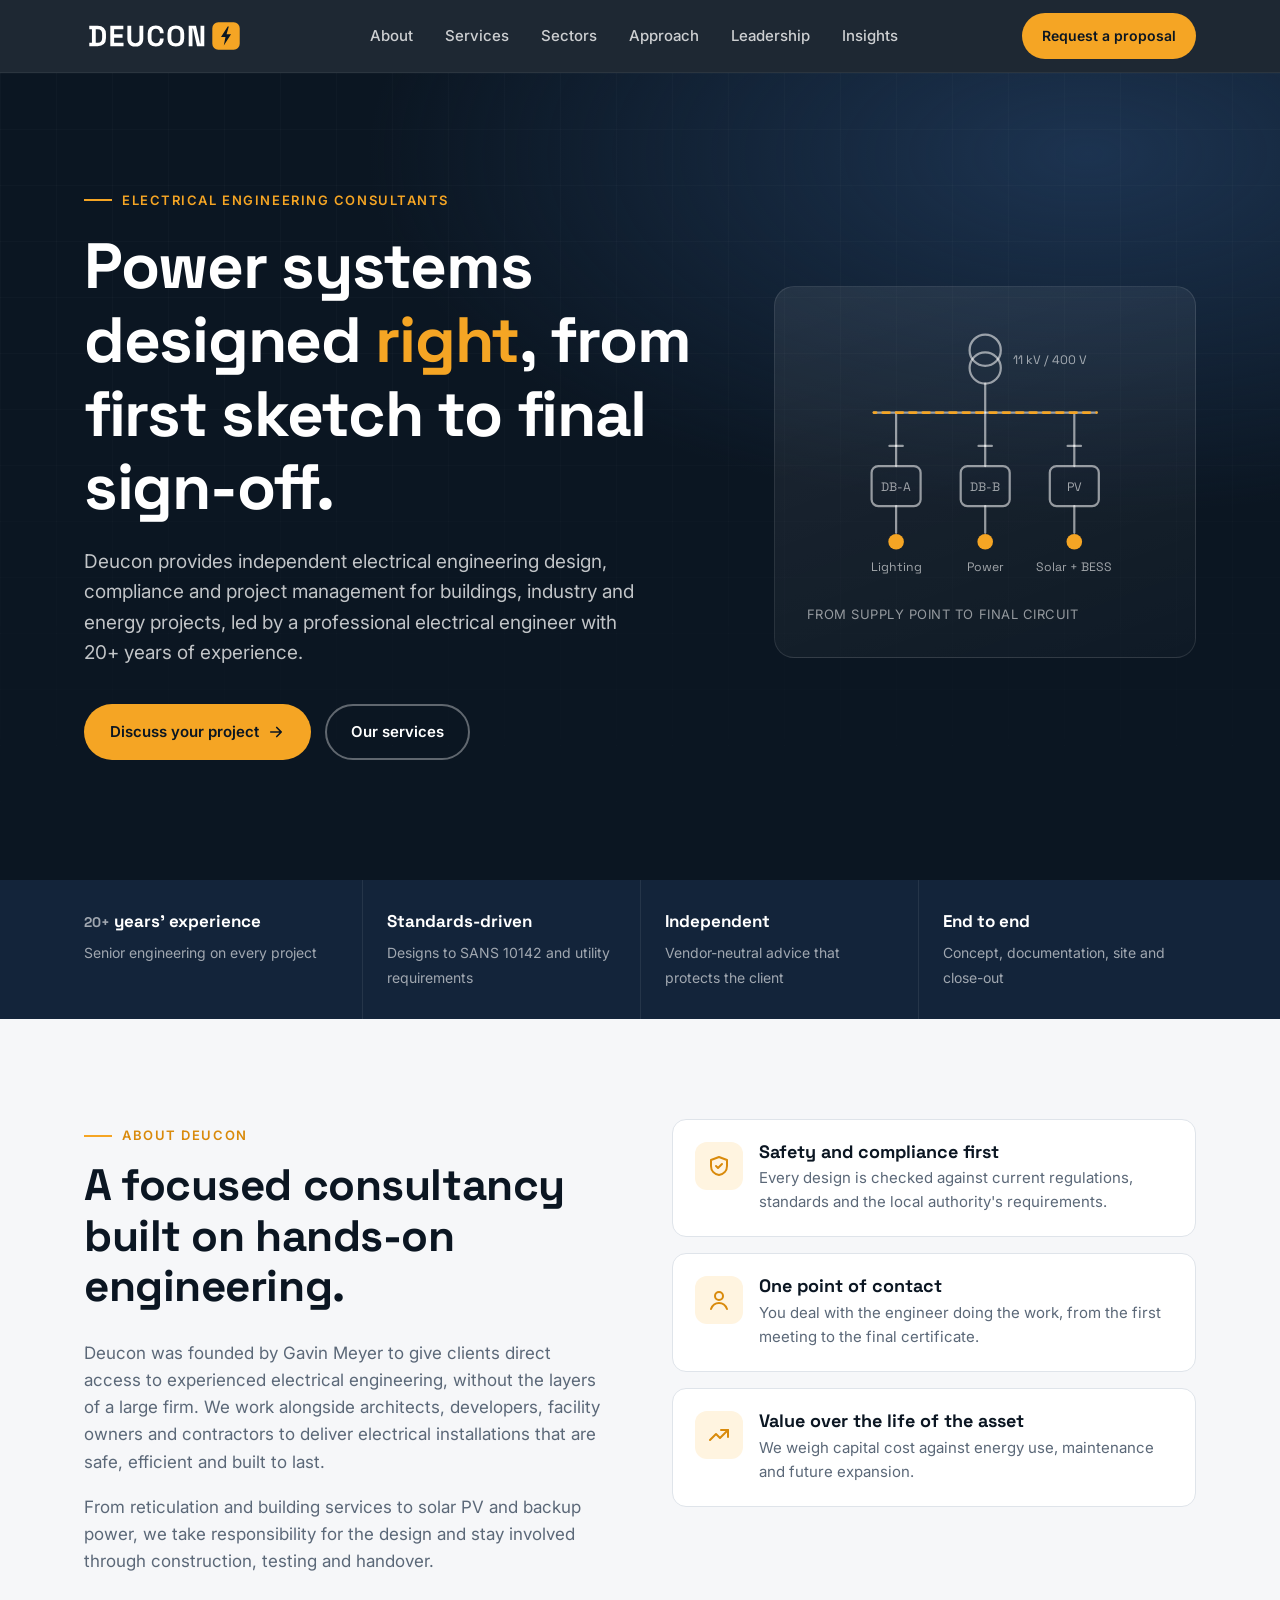
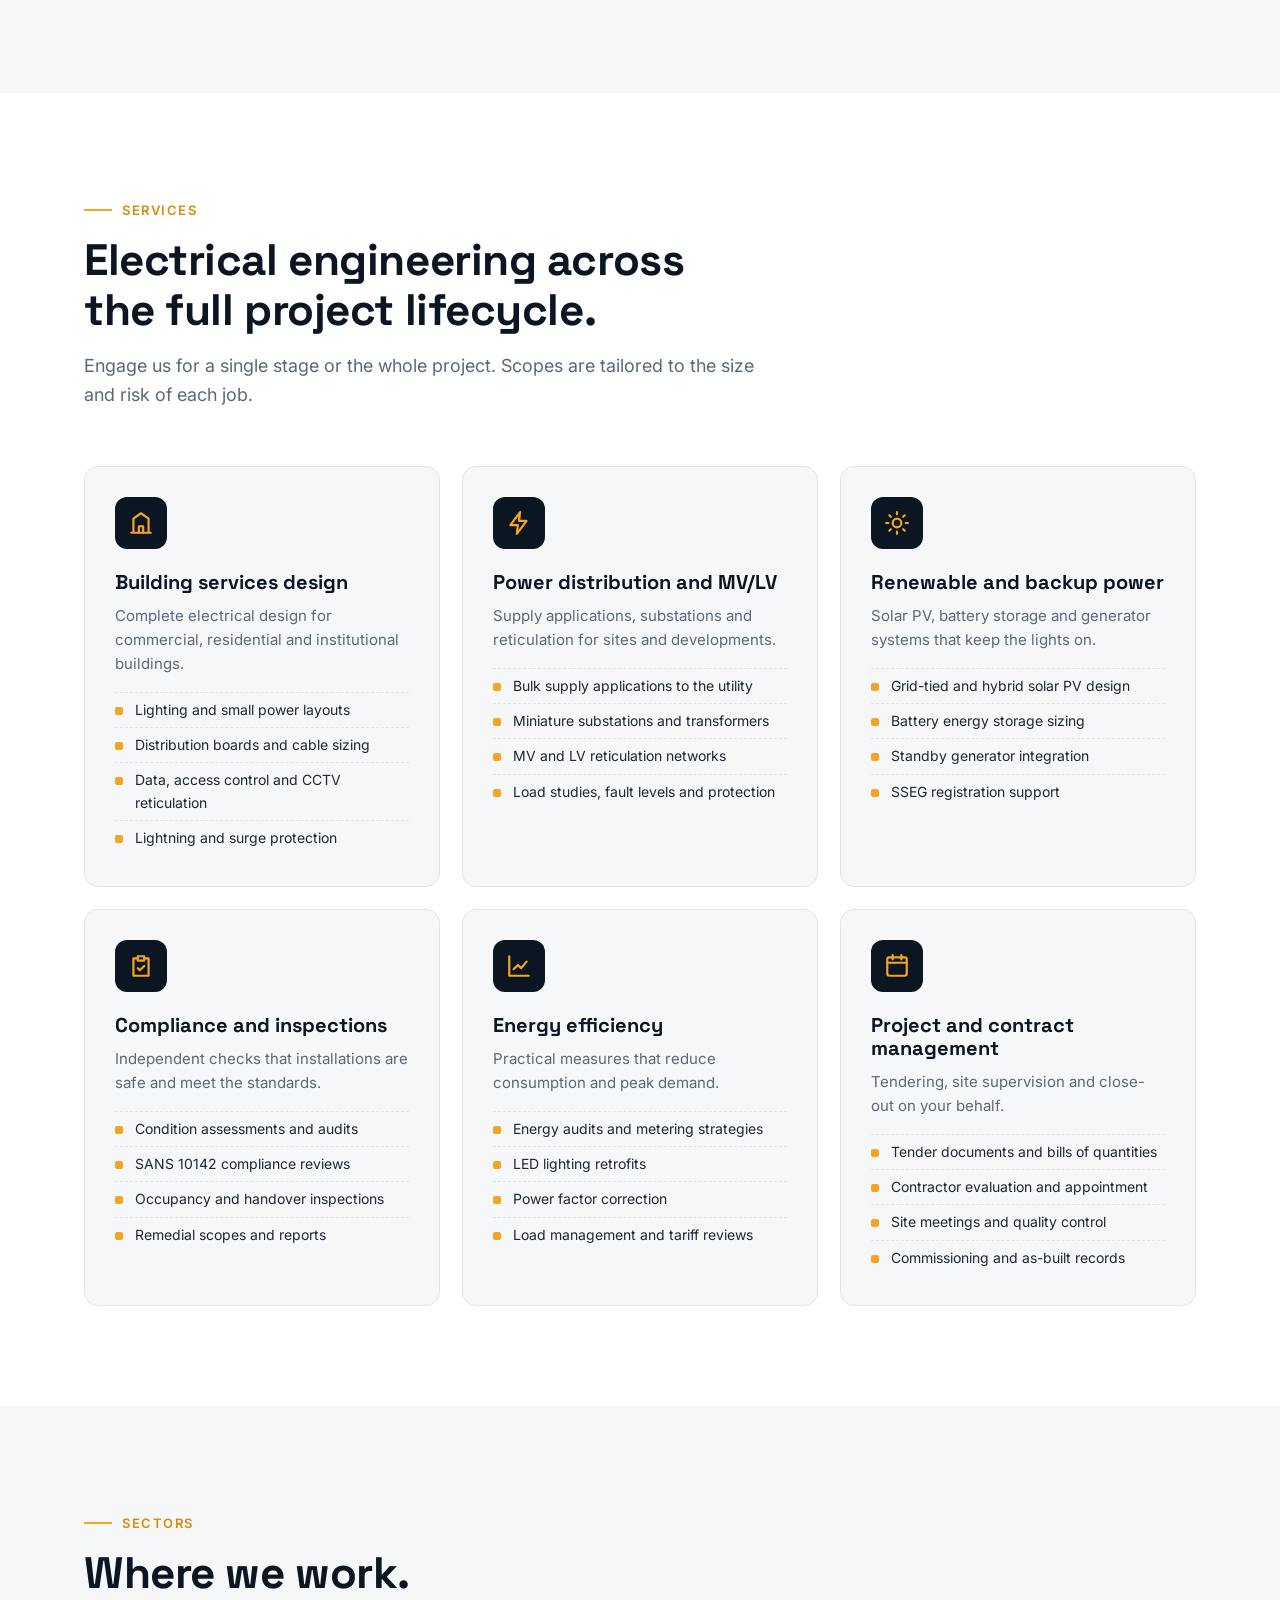
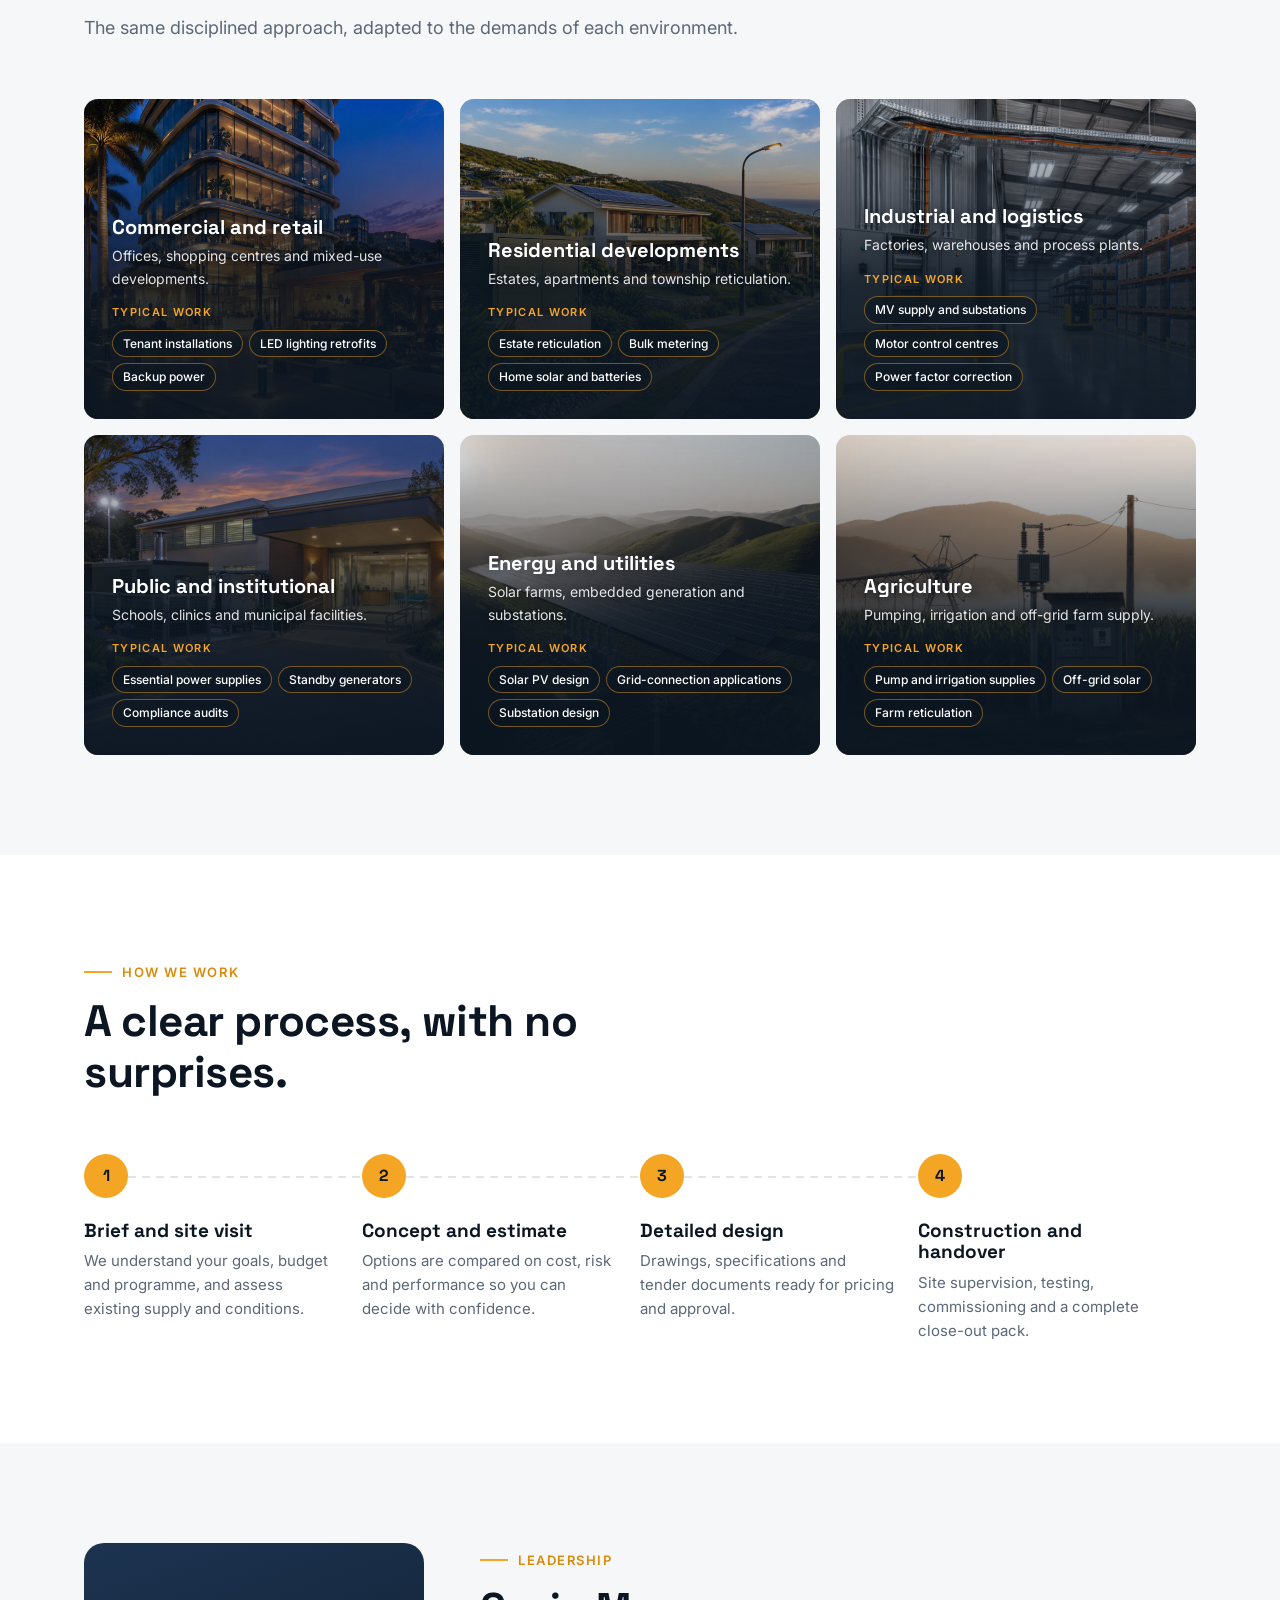
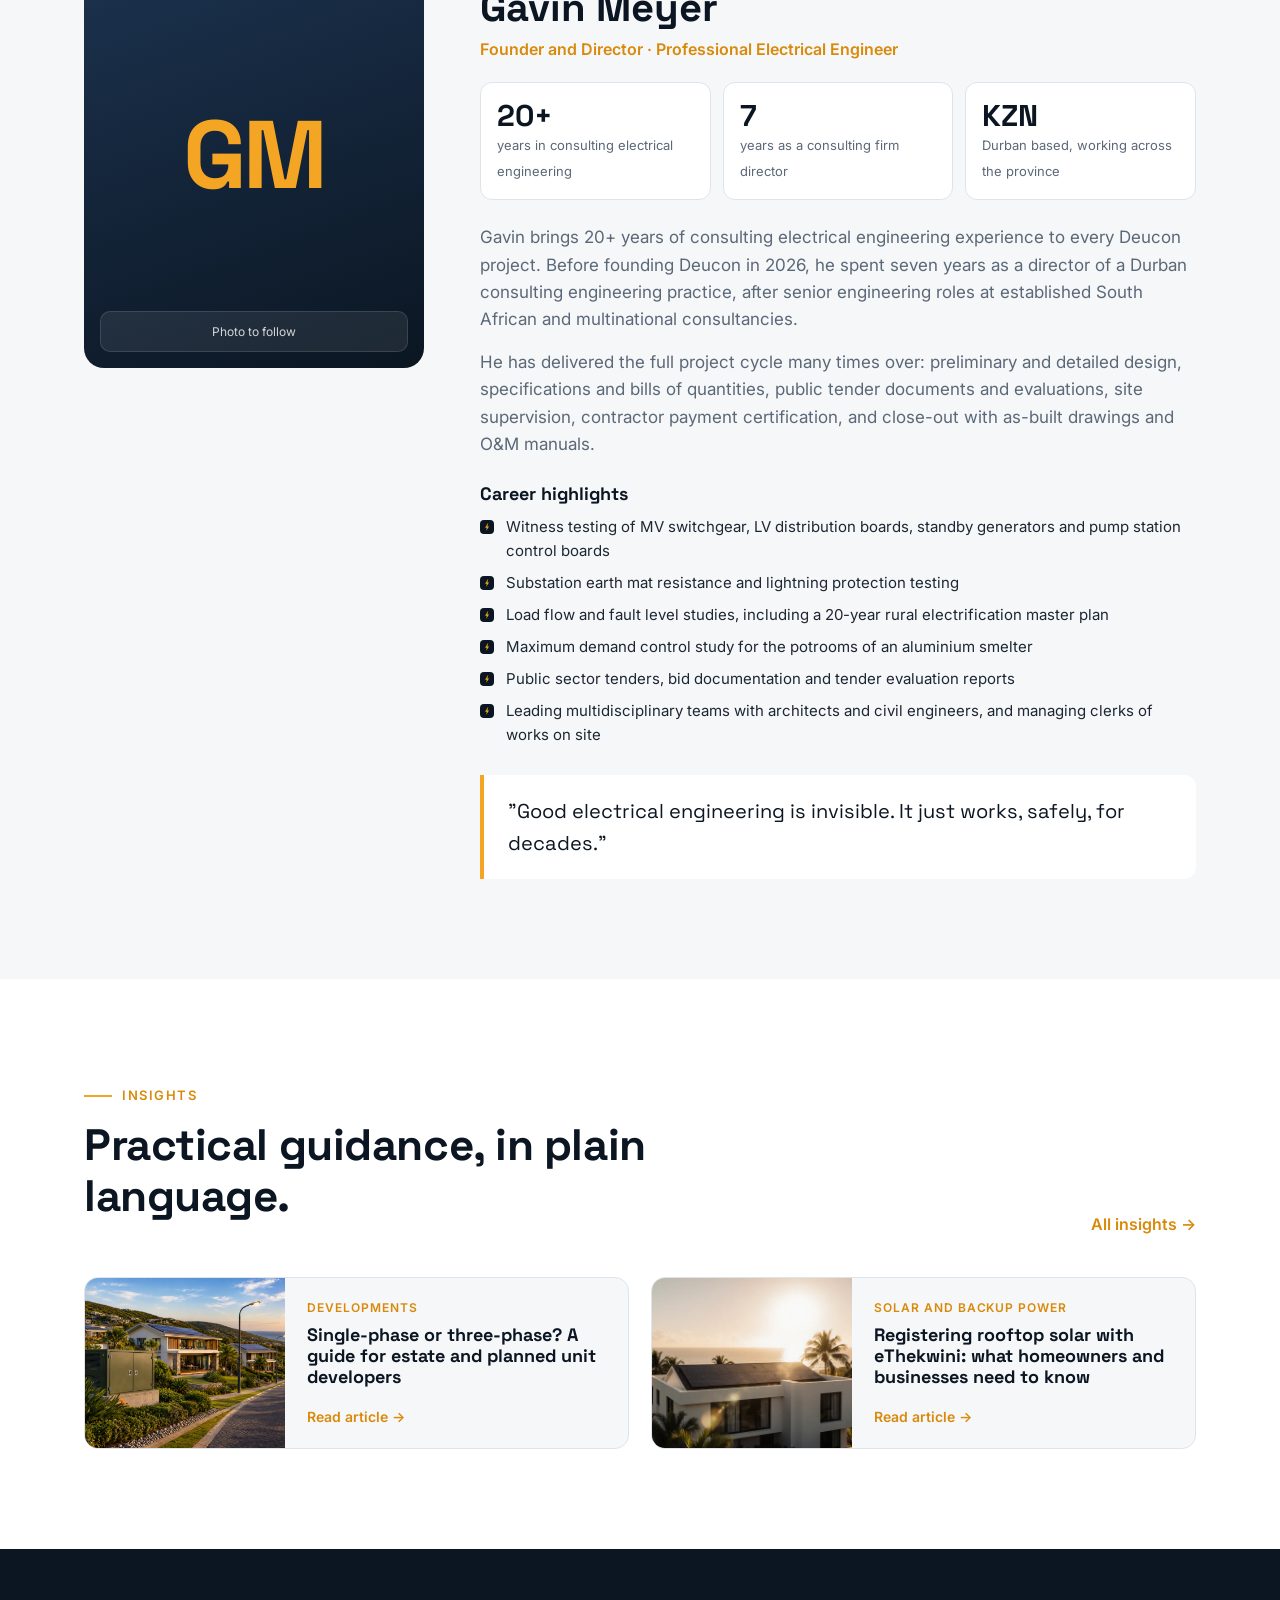
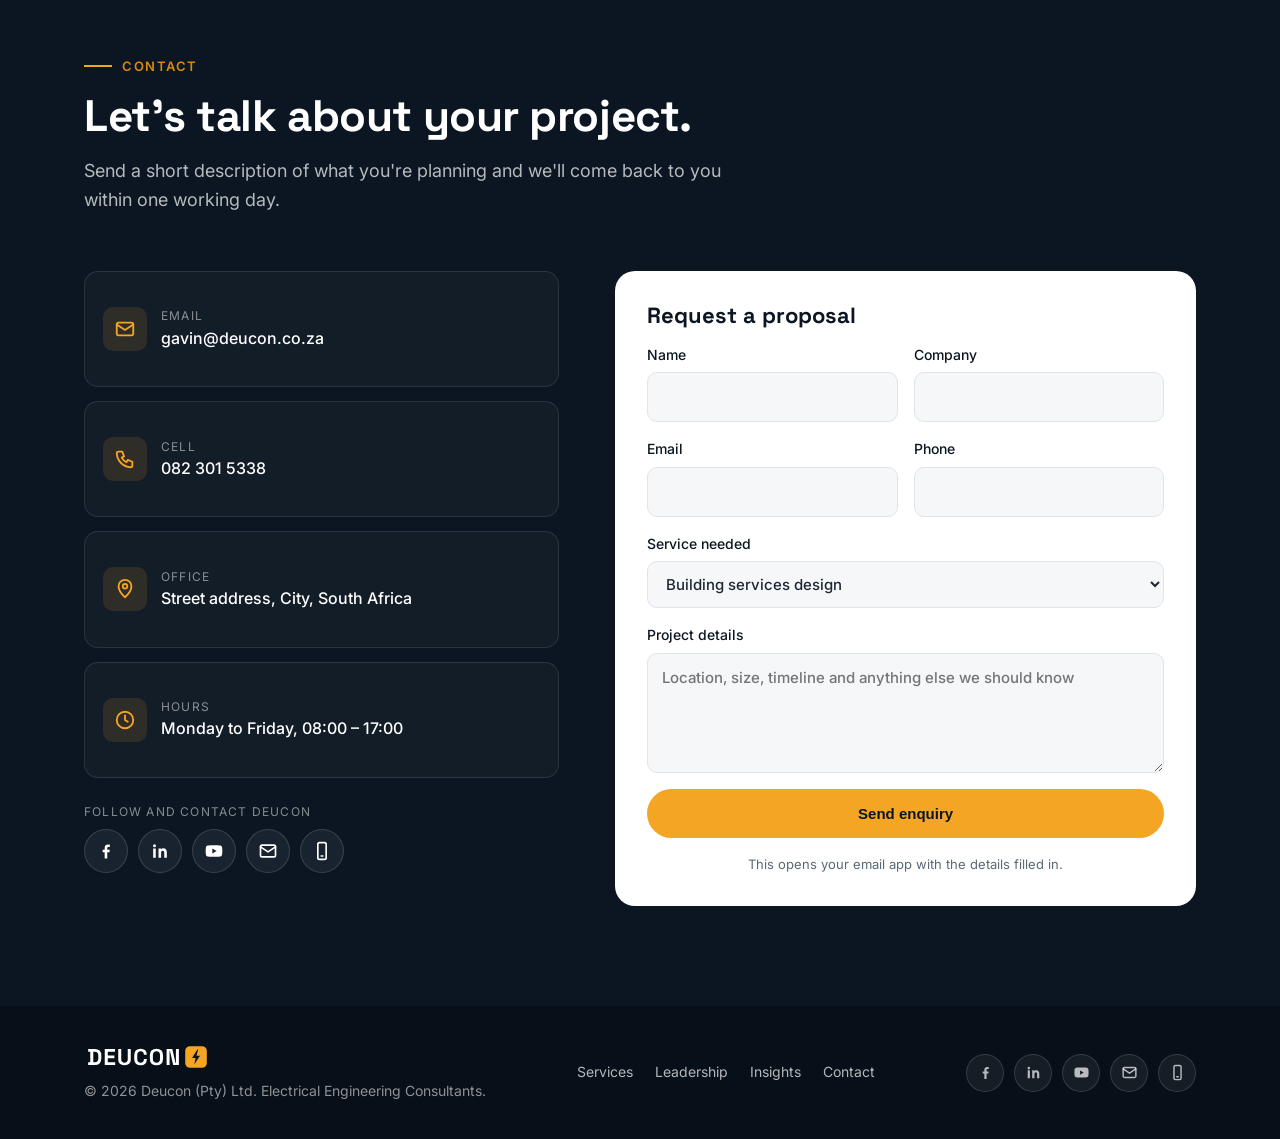
==== commit 863701b5: "Add single vs three-phase article for developers Co-Authored-By: Claude Opus 5.5 <noreply@anthropic." ====
--- a/index.html
+++ b/index.html
@@ -634,20 +634,21 @@
         </div>
         <a class="all-link" href="insights/">All insights &rarr;</a>
       </div>
+      <!-- Homepage shows the two most recent posts -->
       <div class="insight-cards">
+        <a class="insight-card reveal" href="insights/single-vs-three-phase-developments/">
+          <img src="images/sectors/residential.jpg" alt="" width="1600" height="1200" loading="lazy">
+          <div class="body">
+            <span class="cat">Developments</span>
+            <h3>Single-phase or three-phase? A guide for estate and planned unit developers</h3>
+            <span class="read">Read article &rarr;</span>
+          </div>
+        </a>
         <a class="insight-card reveal" href="insights/sseg-registration-ethekwini/">
           <img src="images/blog/sseg-hero.webp" alt="" width="1280" height="720" loading="lazy">
           <div class="body">
             <span class="cat">Solar and backup power</span>
             <h3>Registering rooftop solar with eThekwini: what homeowners and businesses need to know</h3>
-            <span class="read">Read article &rarr;</span>
-          </div>
-        </a>
-        <a class="insight-card reveal" href="insights/coc-vs-engineer-sign-off/">
-          <img src="images/blog/coc-engineer.webp" alt="" width="1280" height="720" loading="lazy">
-          <div class="body">
-            <span class="cat">Compliance</span>
-            <h3>Certificate of Compliance or engineer's sign-off: which do you actually need?</h3>
             <span class="read">Read article &rarr;</span>
           </div>
         </a>
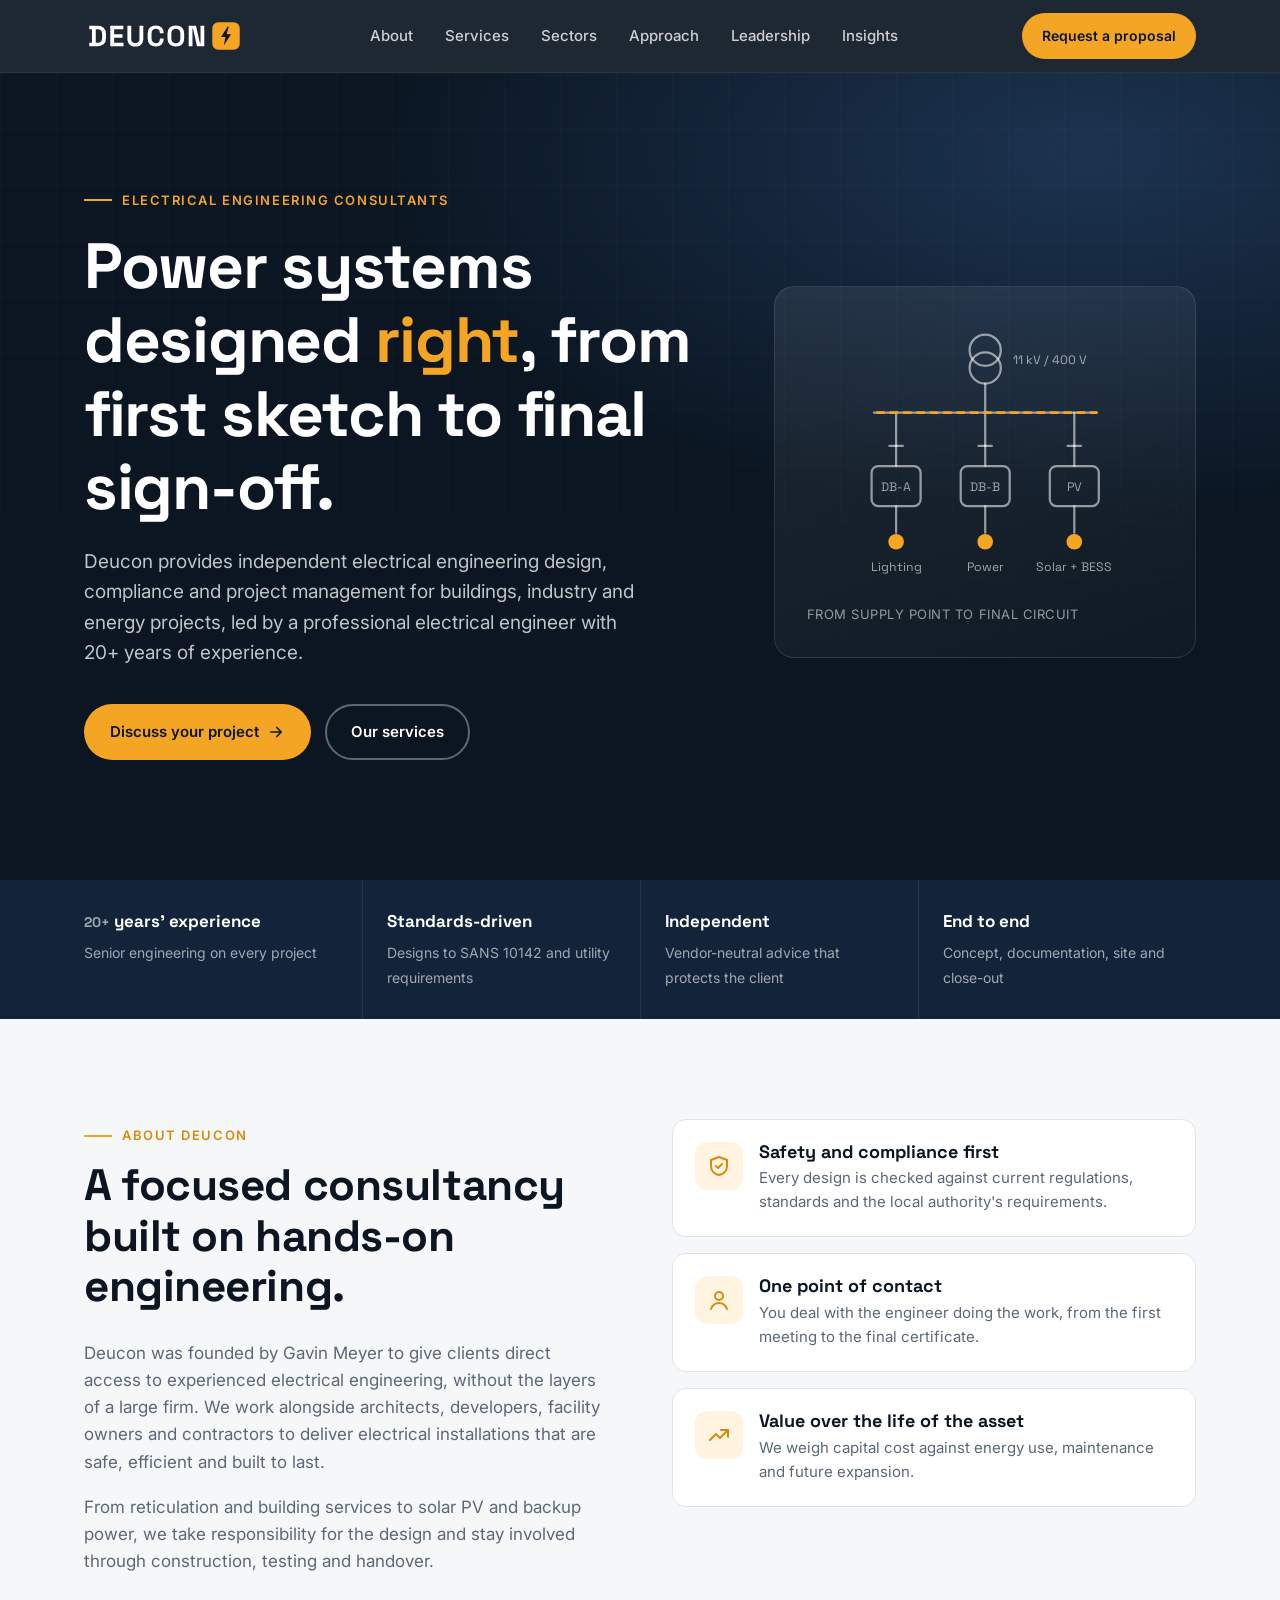
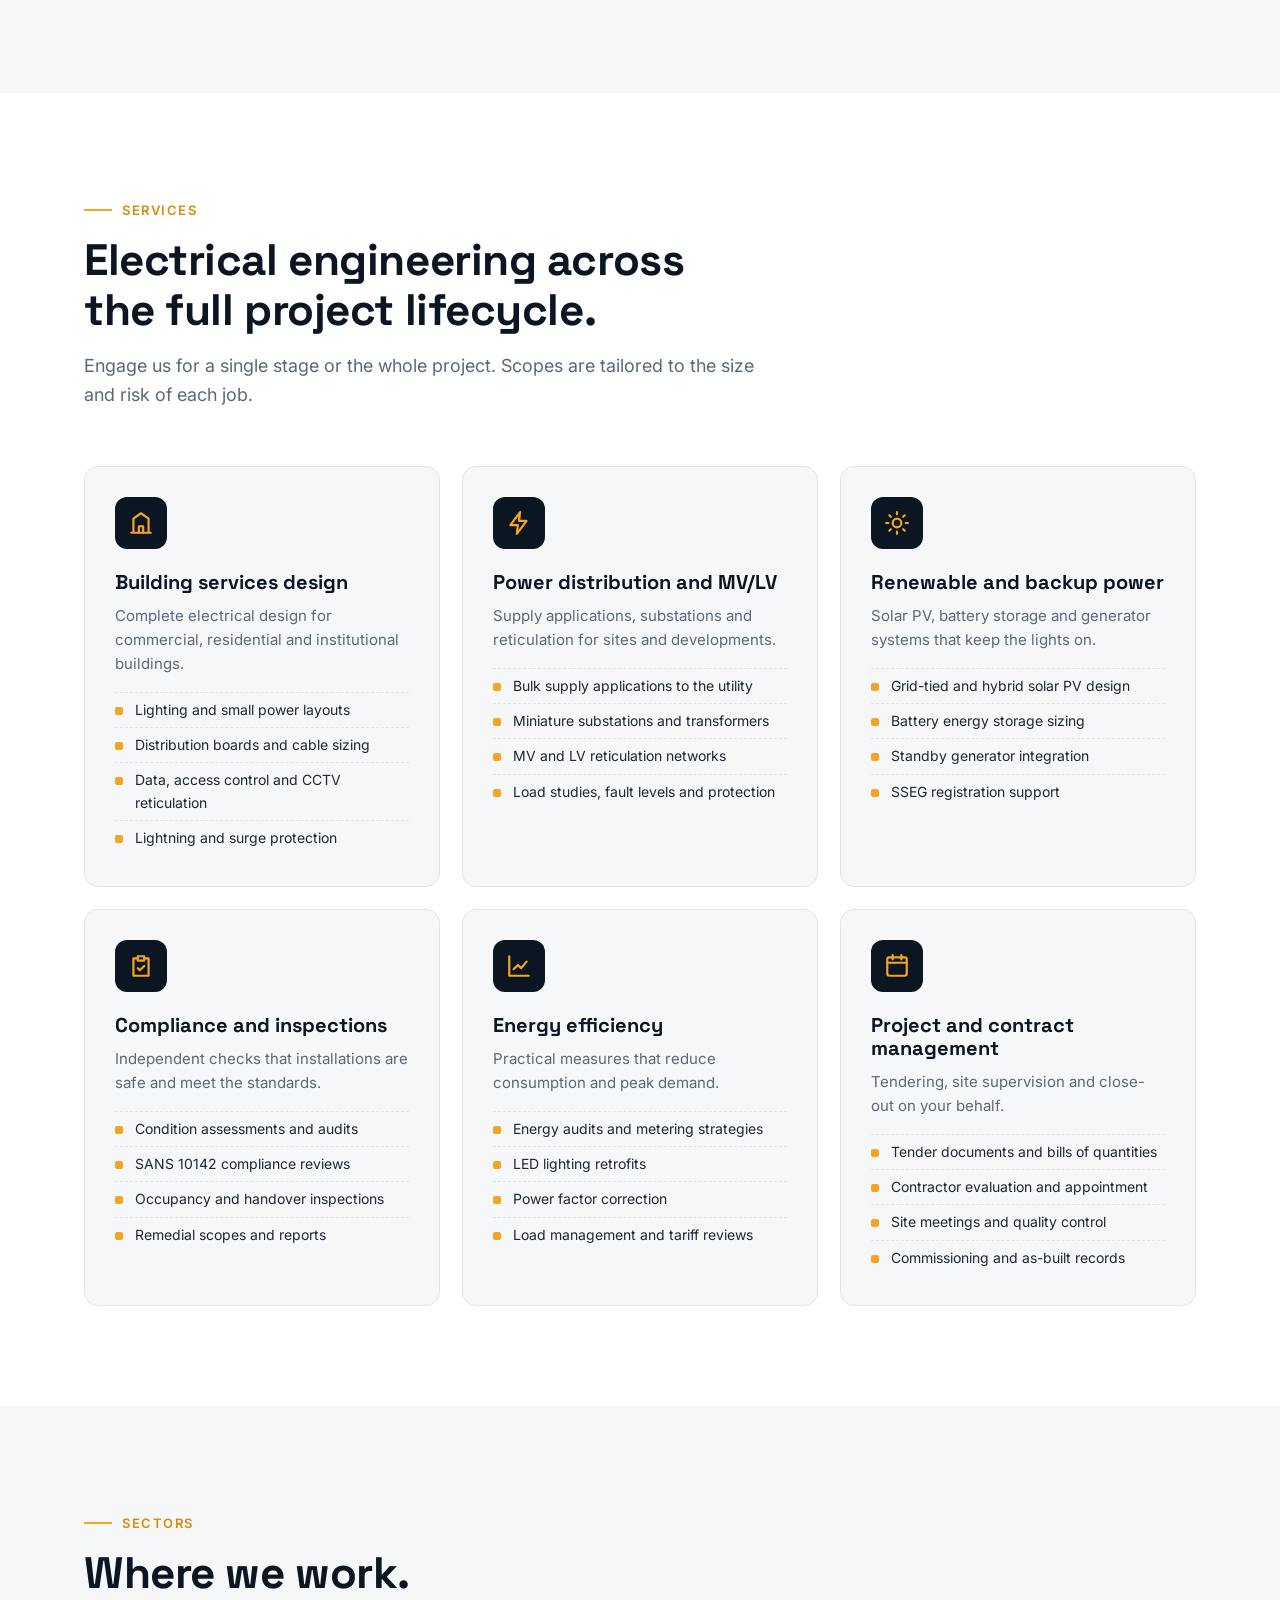
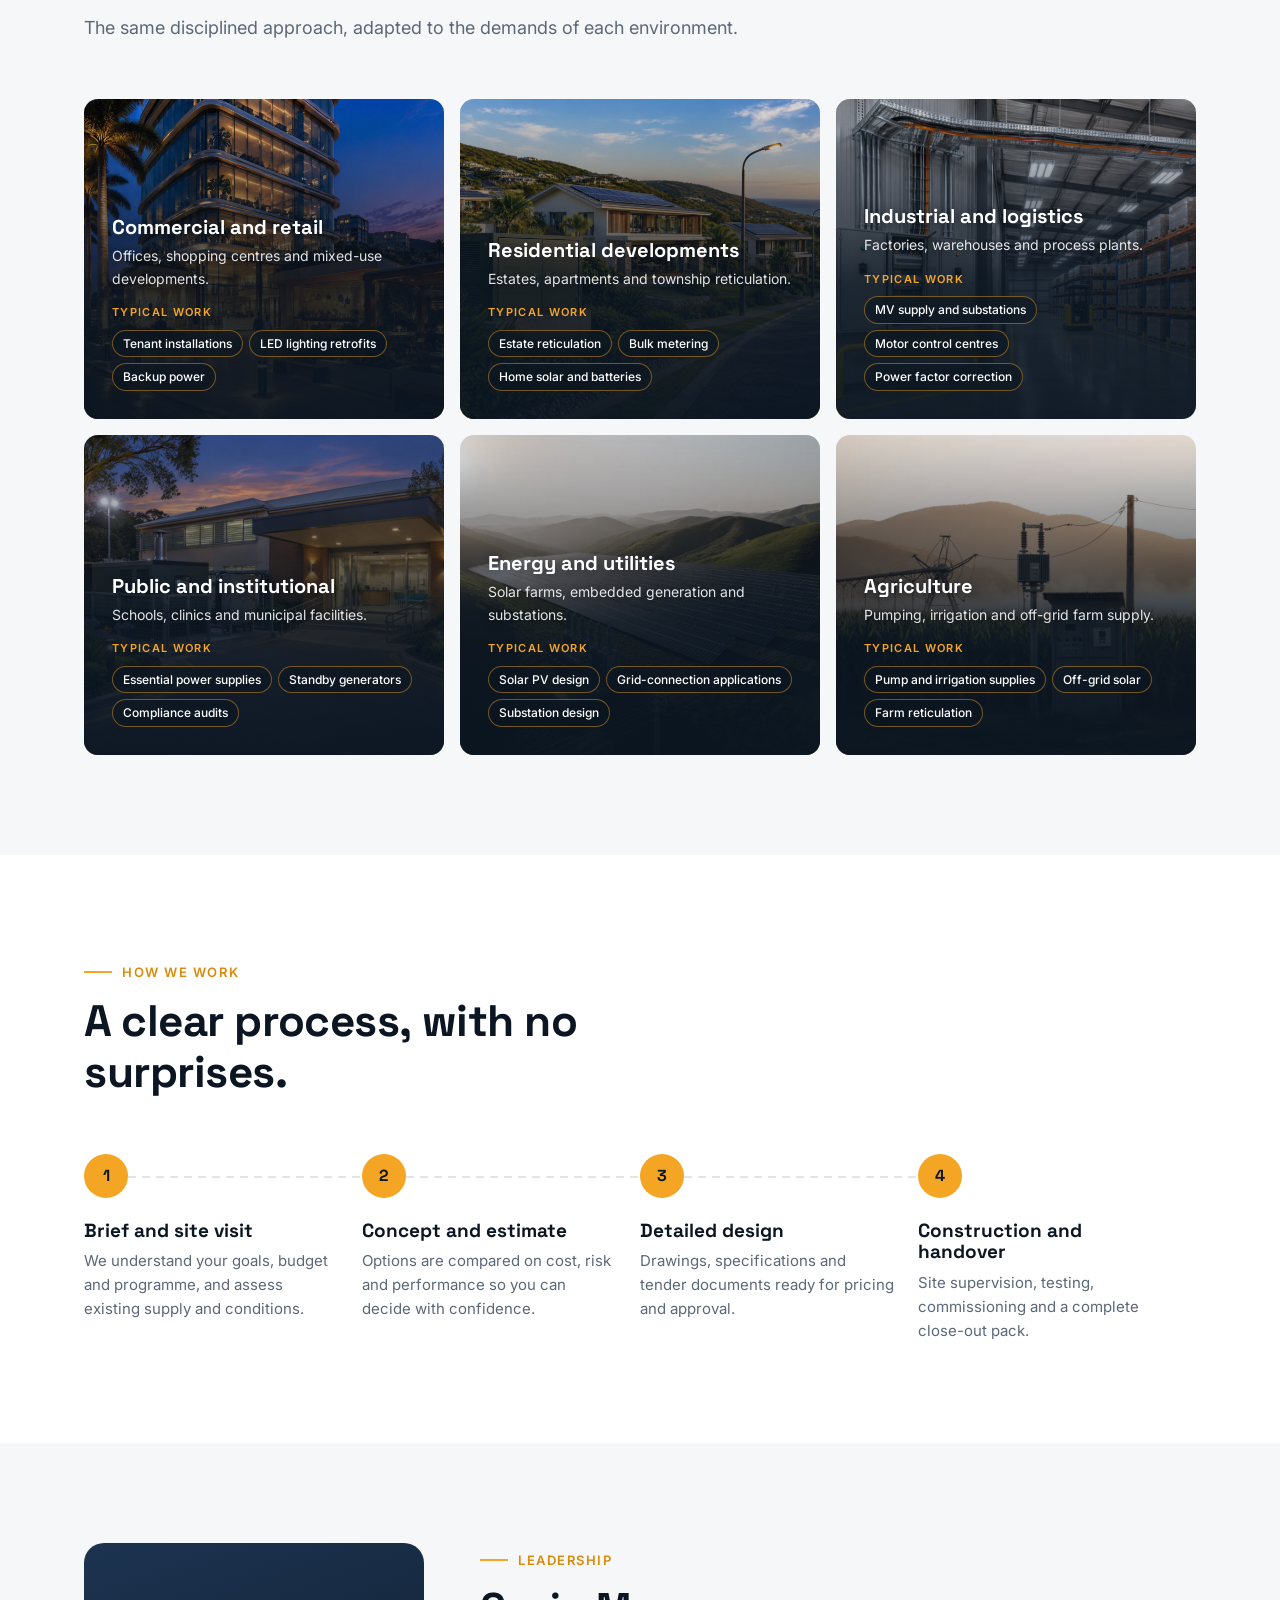
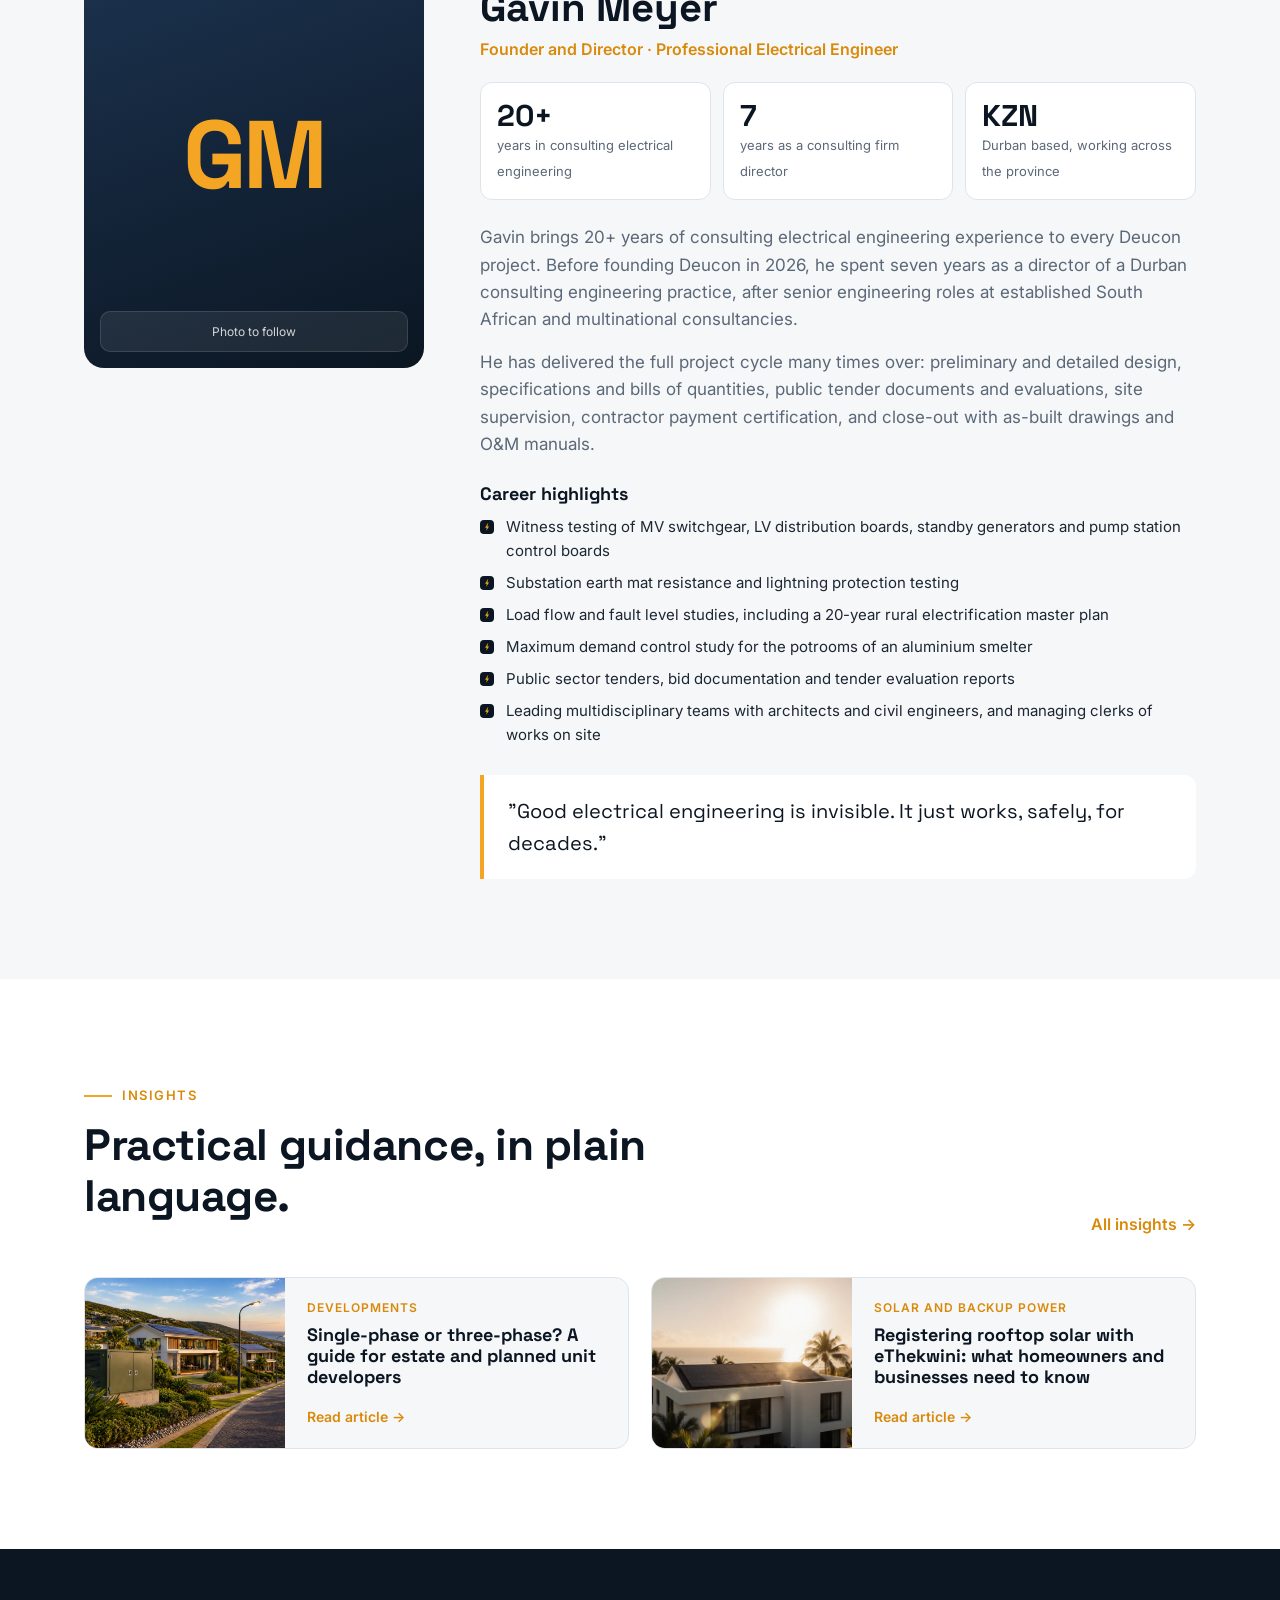
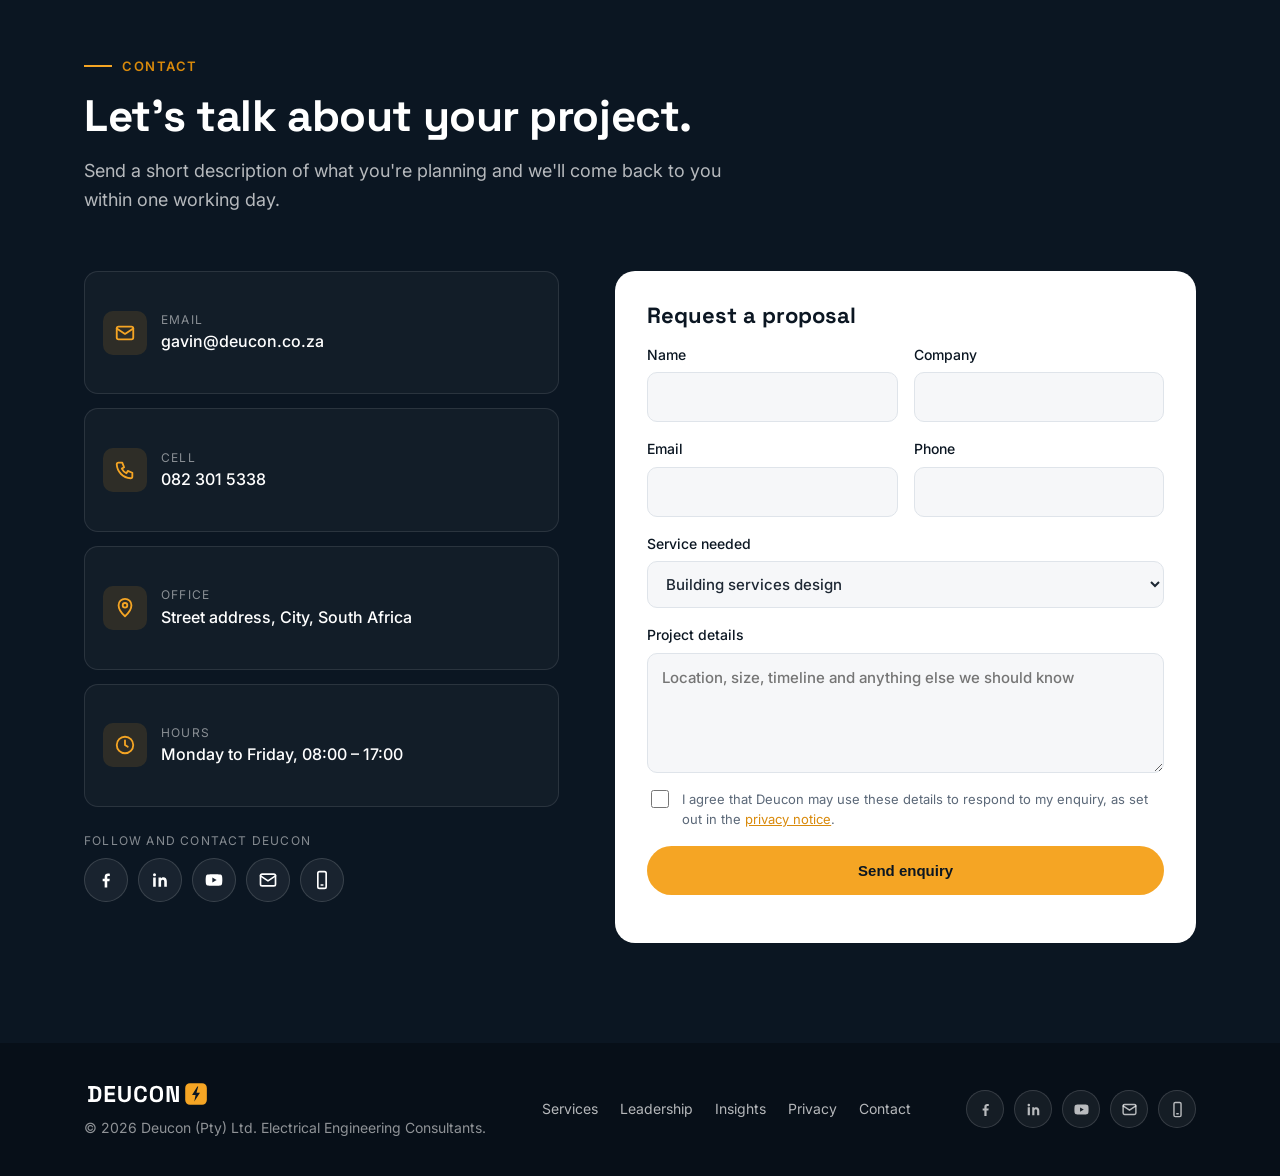
==== commit aefa613d: "Send enquiries to lead tracker, add POPIA consent and privacy notice Form posts to a Google Apps Scr" ====
--- a/index.html
+++ b/index.html
@@ -297,7 +297,15 @@
   input:focus, select:focus, textarea:focus { outline: 2px solid var(--amber); border-color: transparent; background: var(--white); }
   textarea { min-height: 120px; resize: vertical; }
   form.quote .btn { justify-content: center; width: 100%; }
-  .form-note { font-size: 13px; color: var(--muted); text-align: center; }
+  .hp { position: absolute; left: -9999px; width: 1px; height: 1px; overflow: hidden; }
+  label.consent { display: flex; gap: 10px; align-items: flex-start; font-weight: 400; font-size: 13px; color: var(--muted); }
+  label.consent input { width: 18px; height: 18px; margin-top: 1px; flex: none; accent-color: var(--amber-deep); }
+  label.consent a { color: var(--amber-deep); }
+  form.quote .btn:disabled { opacity: .7; cursor: default; transform: none; }
+  .form-status { font-size: 14px; margin: 0; text-align: center; min-height: 0; }
+  .form-status.ok { color: #1f7a3a; background: #e6f6ea; border-radius: 10px; padding: 12px; }
+  .form-status.err { color: #a12a2a; background: #fbe9e9; border-radius: 10px; padding: 12px; }
+  form.quote { position: relative; }
 
   .social { display: flex; flex-wrap: wrap; gap: 10px; margin-top: 8px; }
   .social a {
@@ -710,8 +718,13 @@
             </select>
           </label>
           <label>Project details<textarea name="message" placeholder="Location, size, timeline and anything else we should know"></textarea></label>
+          <!-- Spam trap: hidden from people, bots fill it in -->
+          <div class="hp" aria-hidden="true"><label>Website<input name="website" tabindex="-1" autocomplete="off"></label></div>
+          <label class="consent"><input type="checkbox" name="consent" required>
+            <span>I agree that Deucon may use these details to respond to my enquiry, as set out in the <a href="privacy/">privacy notice</a>.</span>
+          </label>
           <button class="btn btn-primary" type="submit">Send enquiry</button>
-          <p class="form-note">This opens your email app with the details filled in.</p>
+          <p class="form-status" id="formStatus" role="status" aria-live="polite"></p>
         </form>
       </div>
     </div>
@@ -728,6 +741,7 @@
       <a href="#services">Services</a>
       <a href="#team">Leadership</a>
       <a href="insights/">Insights</a>
+      <a href="privacy/">Privacy</a>
       <a href="#contact">Contact</a>
     </nav>
     <div class="social" data-social></div>
@@ -747,7 +761,10 @@
     cell:     '082 301 5338',
     // Gavin's years of experience, shown in the hero, the strip and his profile.
     // His LinkedIn shows engineering roles from February 2005, which is over 20 years.
-    years:    '20+'
+    years:    '20+',
+    // Web app link from the Deucon Leads Google Sheet (Apps Script > Deploy > Web app).
+    // Leave empty to fall back to opening the visitor's email app.
+    leadsEndpoint: ''
   };
   document.querySelectorAll('[data-years]').forEach(el => { el.textContent = DEUCON.years; });
 
@@ -796,22 +813,48 @@
   }, { threshold: 0.12 }) : null;
   document.querySelectorAll('.reveal').forEach(el => io ? io.observe(el) : el.classList.add('in'));
 
-  // Enquiry form -> mailto
-  document.getElementById('quoteForm').addEventListener('submit', e => {
-    e.preventDefault();
-    const f = new FormData(e.target);
-    const to = DEUCON.email;
+  // Enquiry form: sends to the Deucon Leads Google Sheet (DEUCON.leadsEndpoint).
+  // If no endpoint is set, or sending fails, it falls back to opening the visitor's email app.
+  const form = document.getElementById('quoteForm');
+  const statusEl = document.getElementById('formStatus');
+
+  function openMailFallback(f) {
     const subject = `Project enquiry: ${f.get('service')}`;
     const body = [
-      `Name: ${f.get('name')}`,
-      `Company: ${f.get('company')}`,
-      `Email: ${f.get('email')}`,
-      `Phone: ${f.get('phone')}`,
-      `Service: ${f.get('service')}`,
-      '',
-      f.get('message')
+      `Name: ${f.get('name')}`, `Company: ${f.get('company')}`, `Email: ${f.get('email')}`,
+      `Phone: ${f.get('phone')}`, `Service: ${f.get('service')}`, '', f.get('message')
     ].join('\n');
-    window.location.href = `mailto:${to}?subject=${encodeURIComponent(subject)}&body=${encodeURIComponent(body)}`;
+    window.location.href = `mailto:${DEUCON.email}?subject=${encodeURIComponent(subject)}&body=${encodeURIComponent(body)}`;
+  }
+
+  form.addEventListener('submit', async e => {
+    e.preventDefault();
+    const f = new FormData(form);
+    if (f.get('website')) return;               // spam trap
+    if (!DEUCON.leadsEndpoint) return openMailFallback(f);
+
+    const btn = form.querySelector('button[type=submit]');
+    btn.disabled = true; btn.textContent = 'Sending...';
+    statusEl.className = 'form-status'; statusEl.textContent = '';
+
+    const data = new URLSearchParams();
+    ['name', 'company', 'email', 'phone', 'service', 'message', 'website'].forEach(k => data.append(k, f.get(k) || ''));
+    data.append('page', location.href);
+
+    try {
+      // Apps Script does not return CORS headers, so the response can't be read; a network error is the only failure signal.
+      await fetch(DEUCON.leadsEndpoint, { method: 'POST', mode: 'no-cors', body: data });
+      form.reset();
+      statusEl.className = 'form-status ok';
+      statusEl.textContent = `Thank you. Your enquiry has been sent and we will be in touch within one working day.`;
+      btn.textContent = 'Sent';
+      setTimeout(() => { btn.disabled = false; btn.textContent = 'Send enquiry'; }, 6000);
+    } catch (err) {
+      statusEl.className = 'form-status err';
+      statusEl.textContent = 'Sorry, that did not send. Opening your email app instead.';
+      btn.disabled = false; btn.textContent = 'Send enquiry';
+      openMailFallback(f);
+    }
   });
 </script>
 </body>
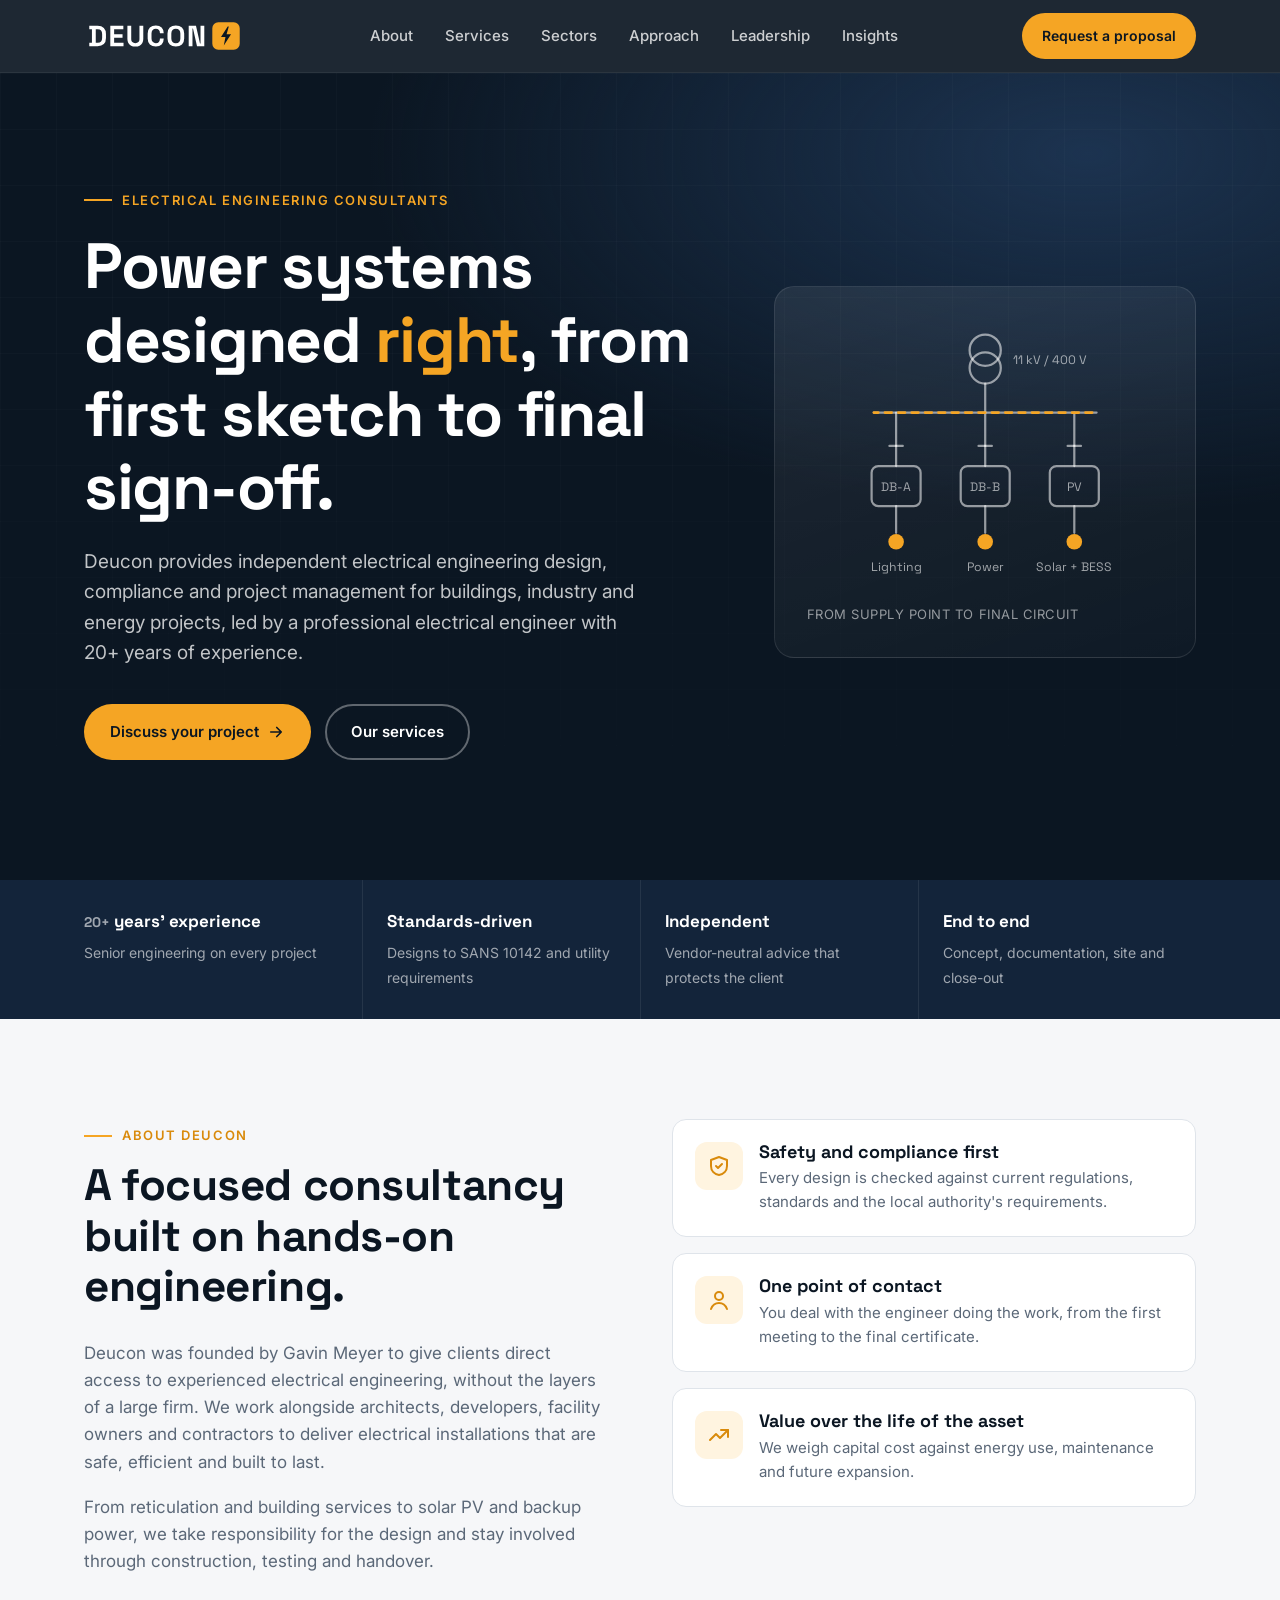
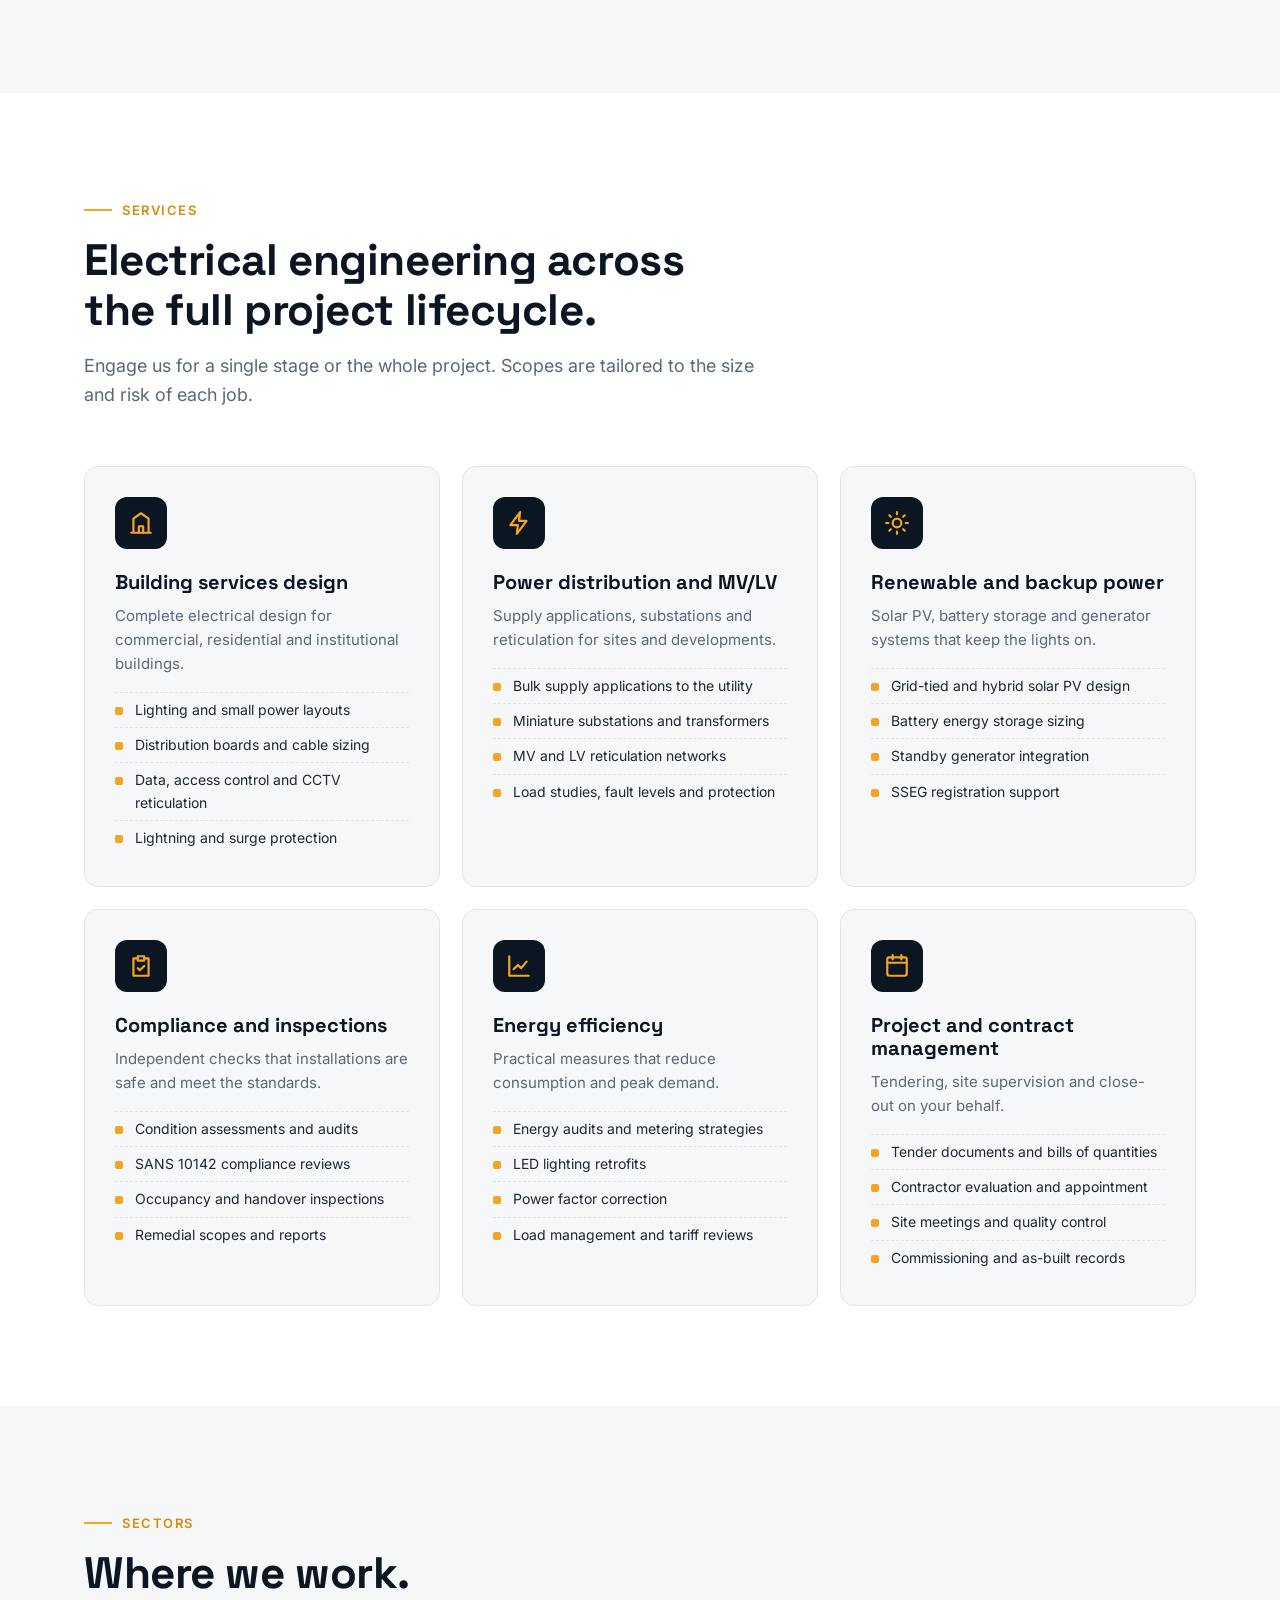
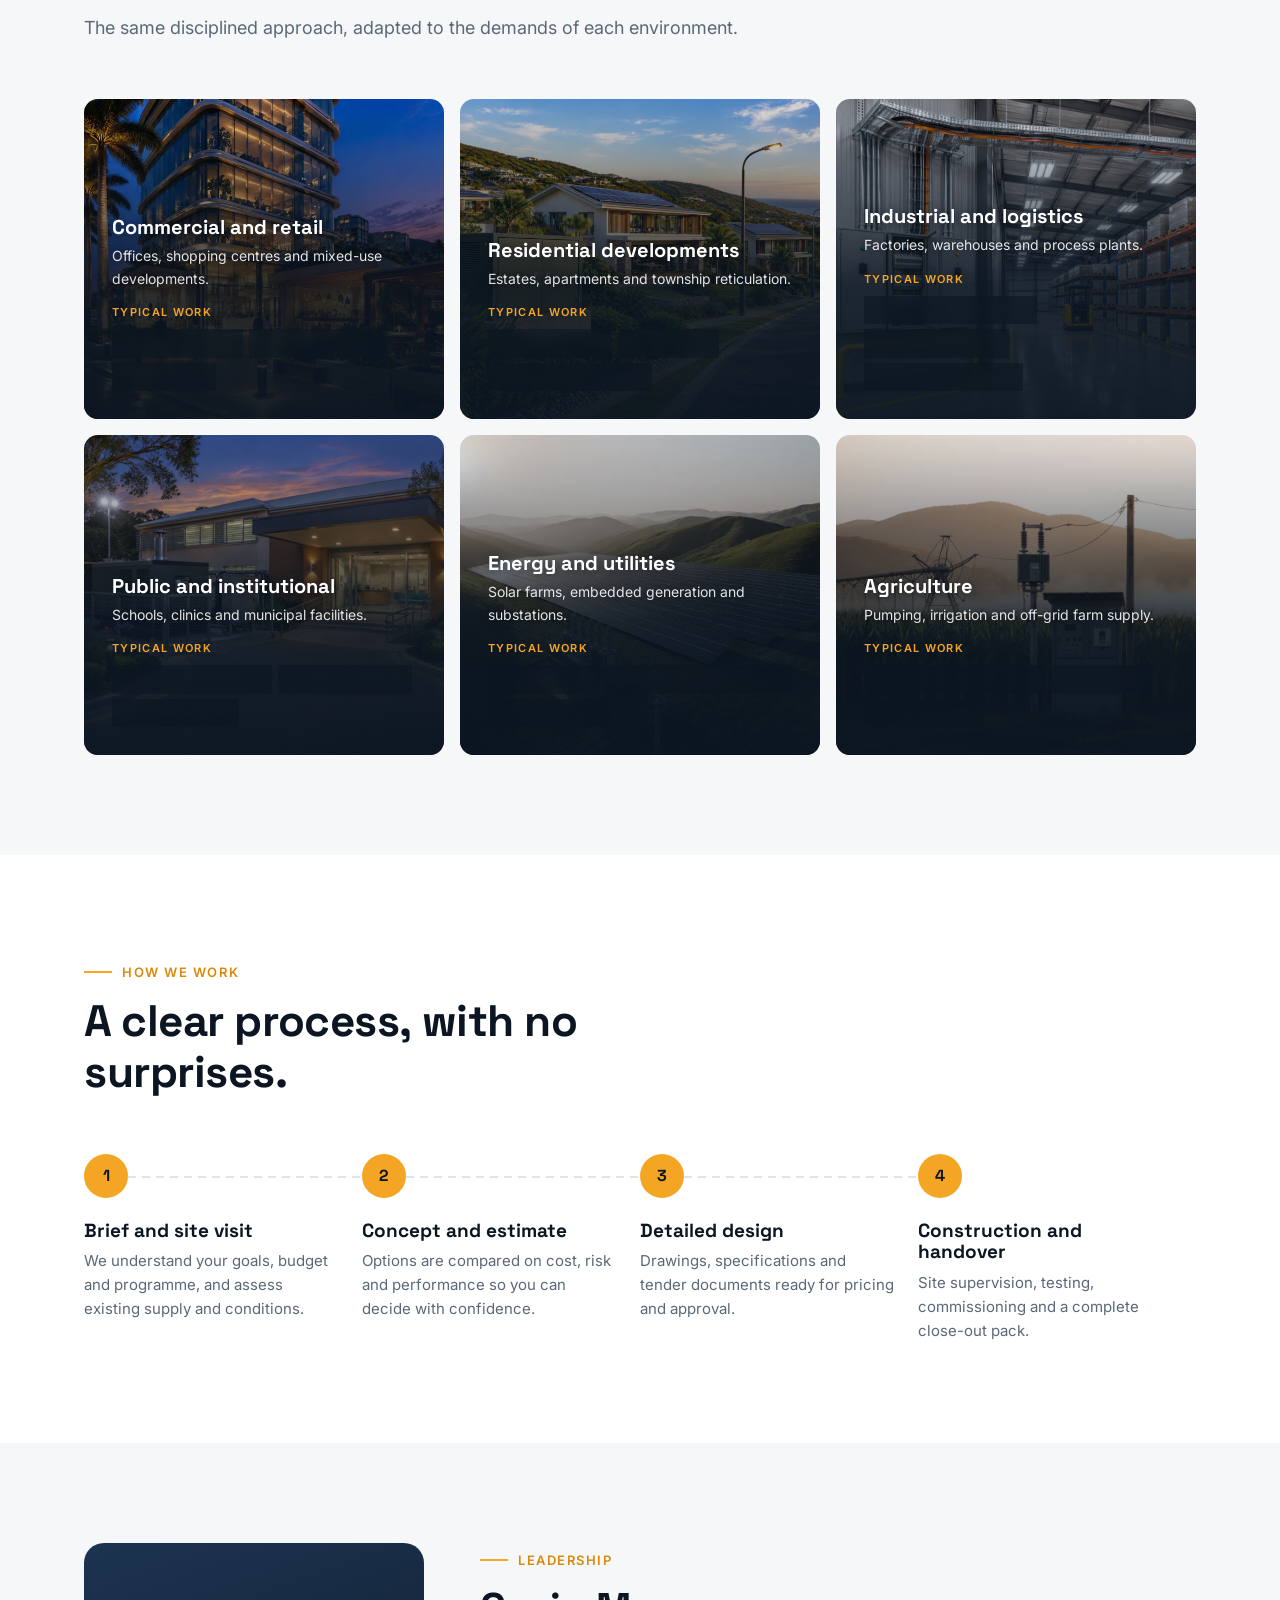
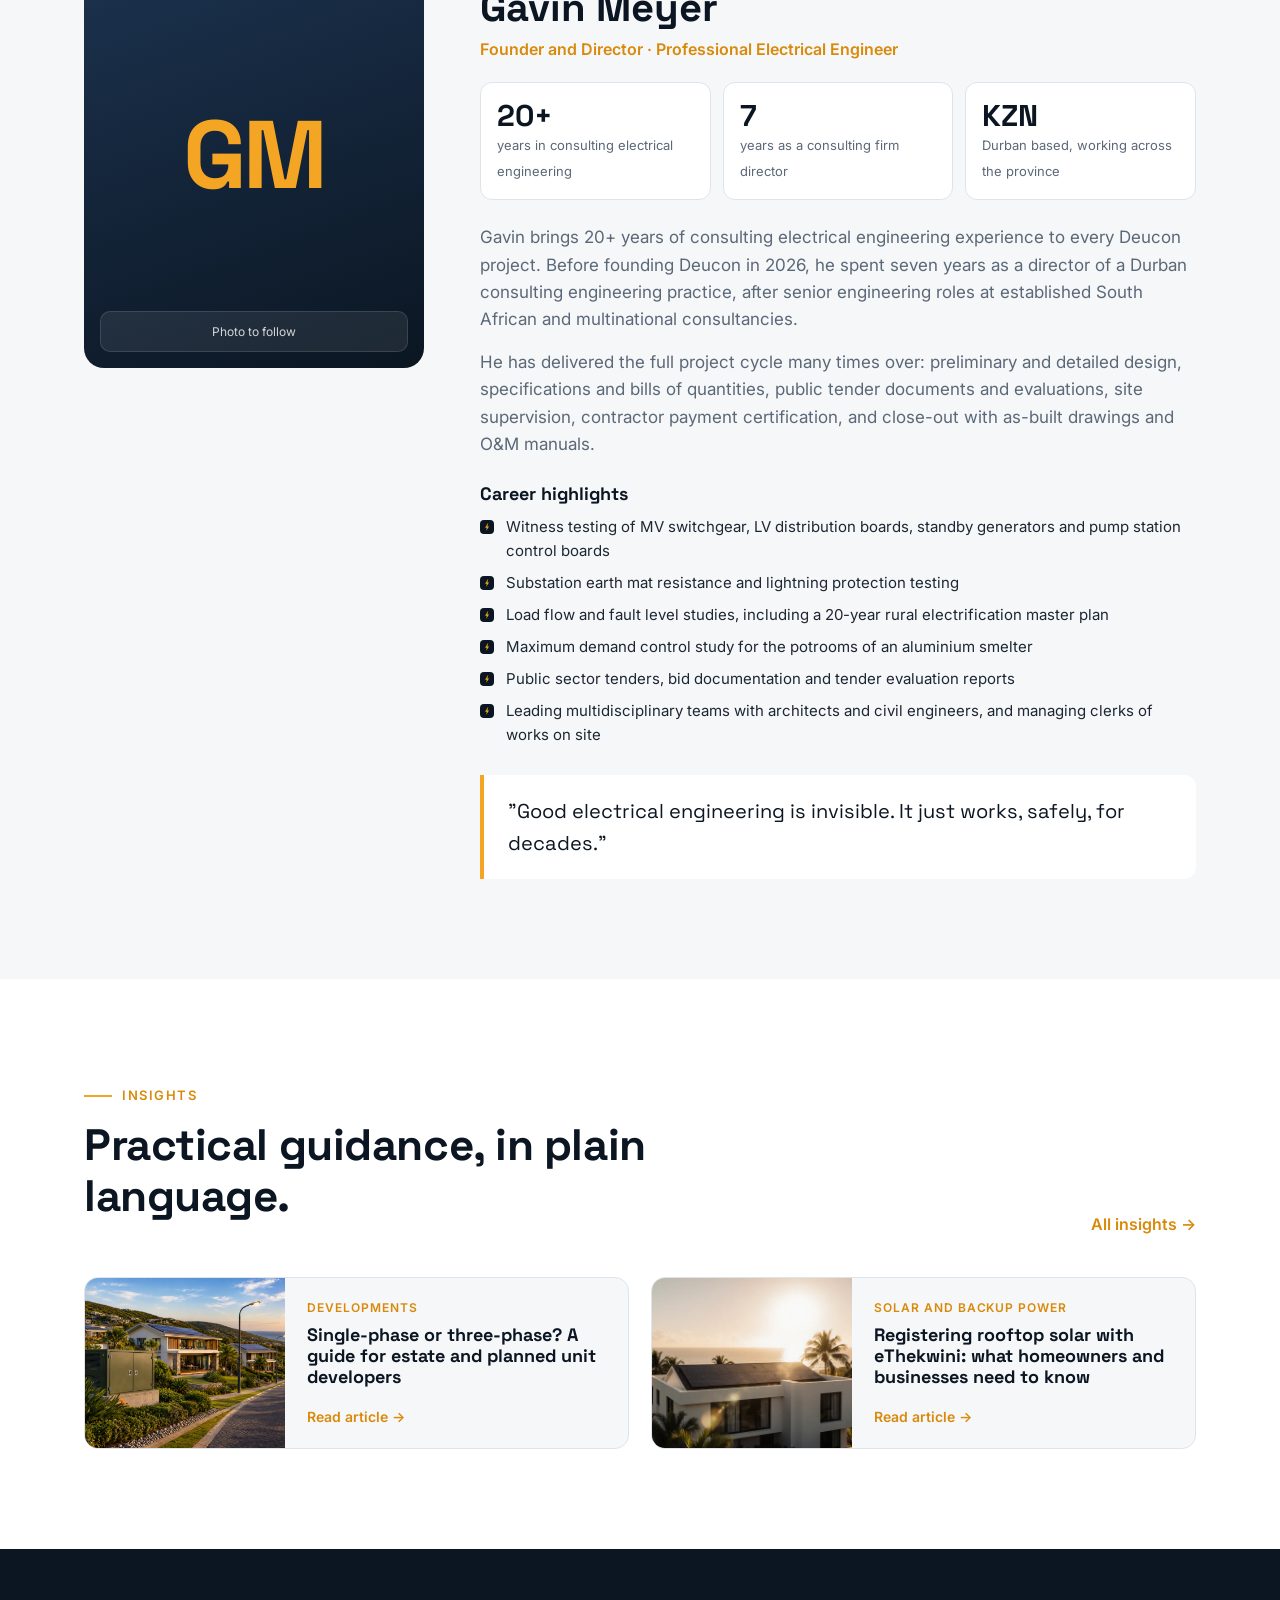
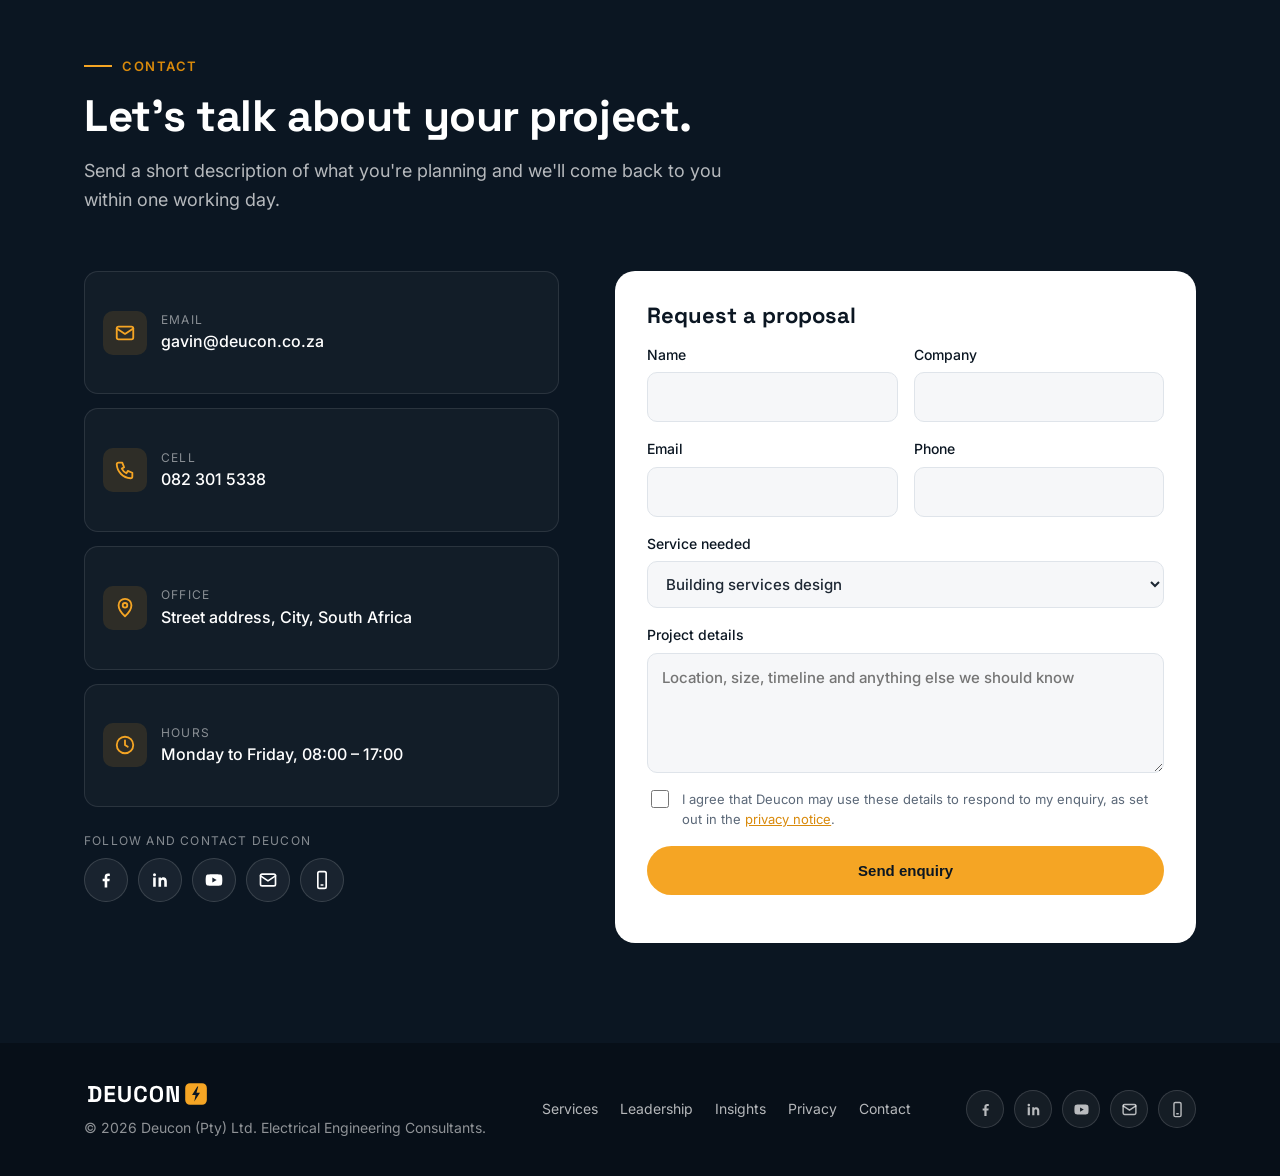
==== commit 123c4044: "Connect enquiry form to Deucon Leads sheet Co-Authored-By: Claude Opus 5.5 <noreply@anthropic.com>" ====
--- a/index.html
+++ b/index.html
@@ -764,7 +764,7 @@
     years:    '20+',
     // Web app link from the Deucon Leads Google Sheet (Apps Script > Deploy > Web app).
     // Leave empty to fall back to opening the visitor's email app.
-    leadsEndpoint: ''
+    leadsEndpoint: 'https://script.google.com/macros/s/AKfycbyCJuUB5WJynNYaGxkfGpP0r_u0UHapSZA8bMl6qdeqVwSREUGgMk60lpme643ZSVTsOA/exec'
   };
   document.querySelectorAll('[data-years]').forEach(el => { el.textContent = DEUCON.years; });
 
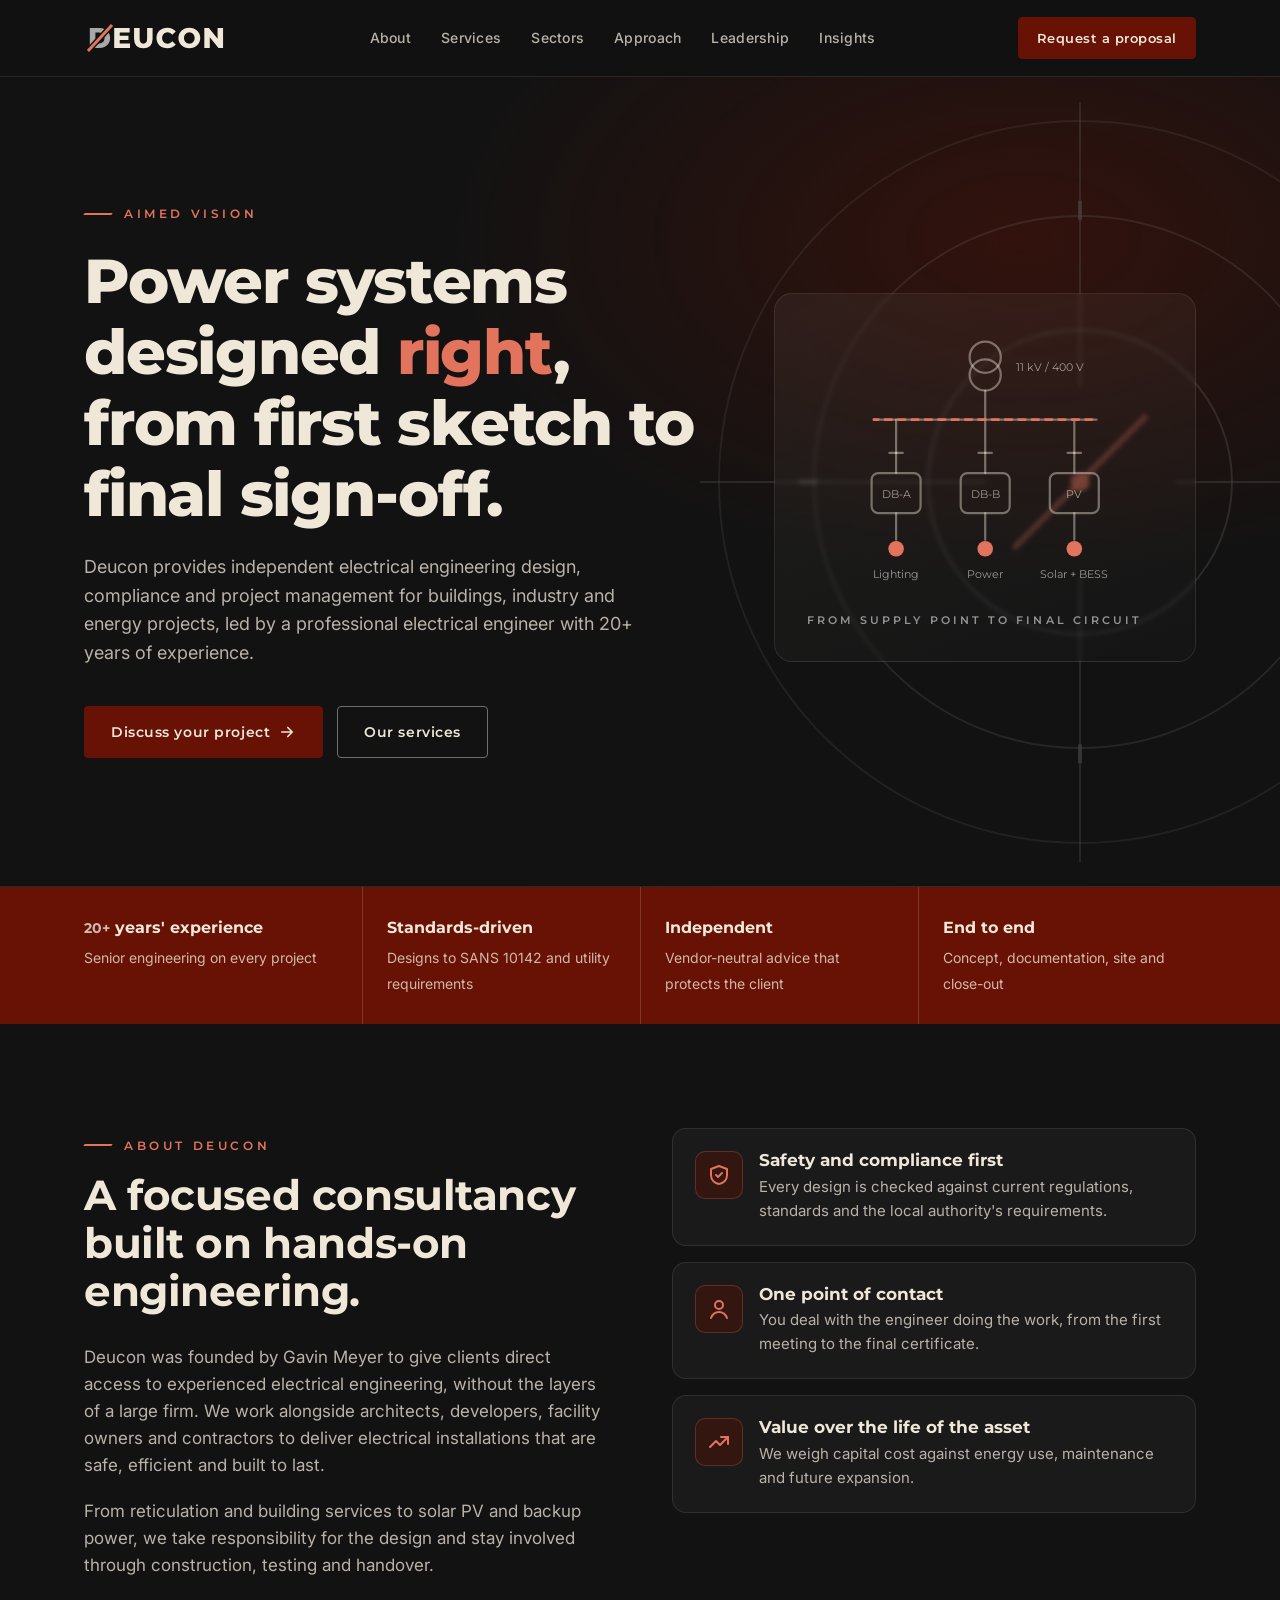
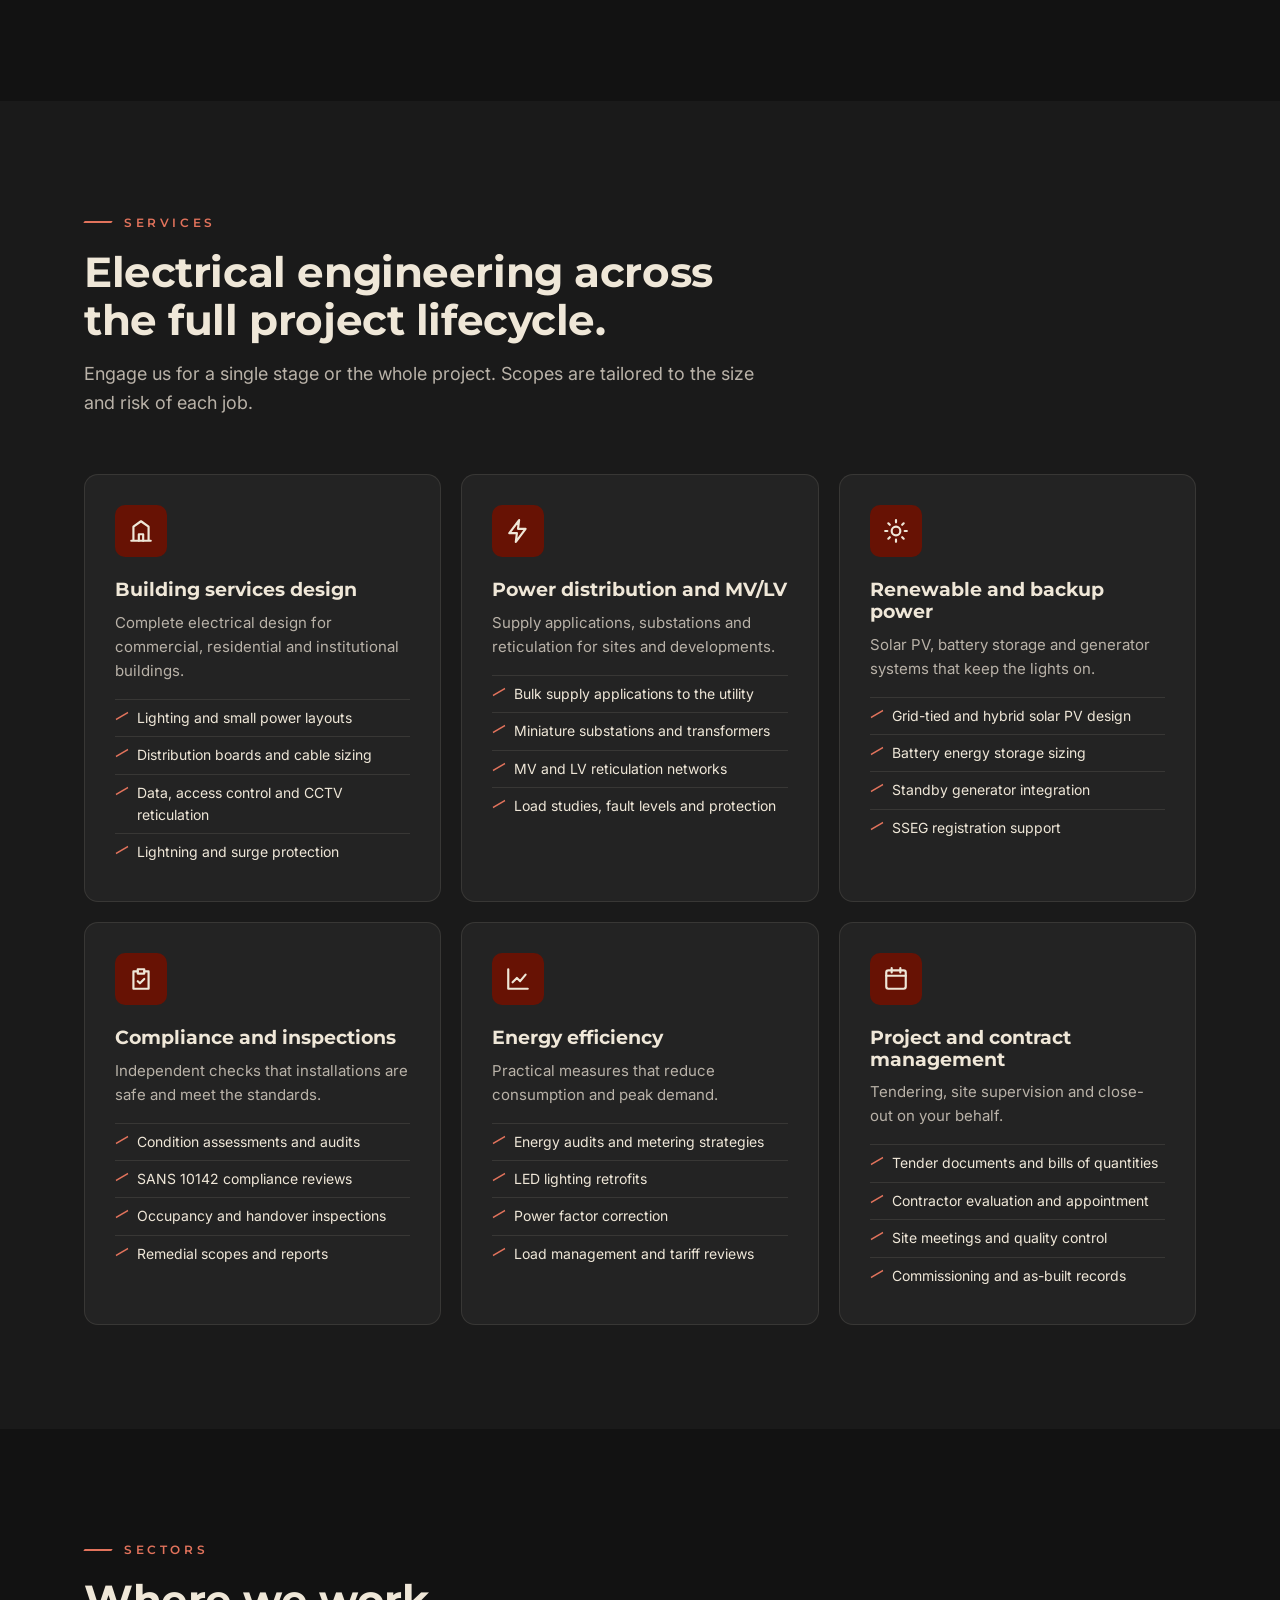
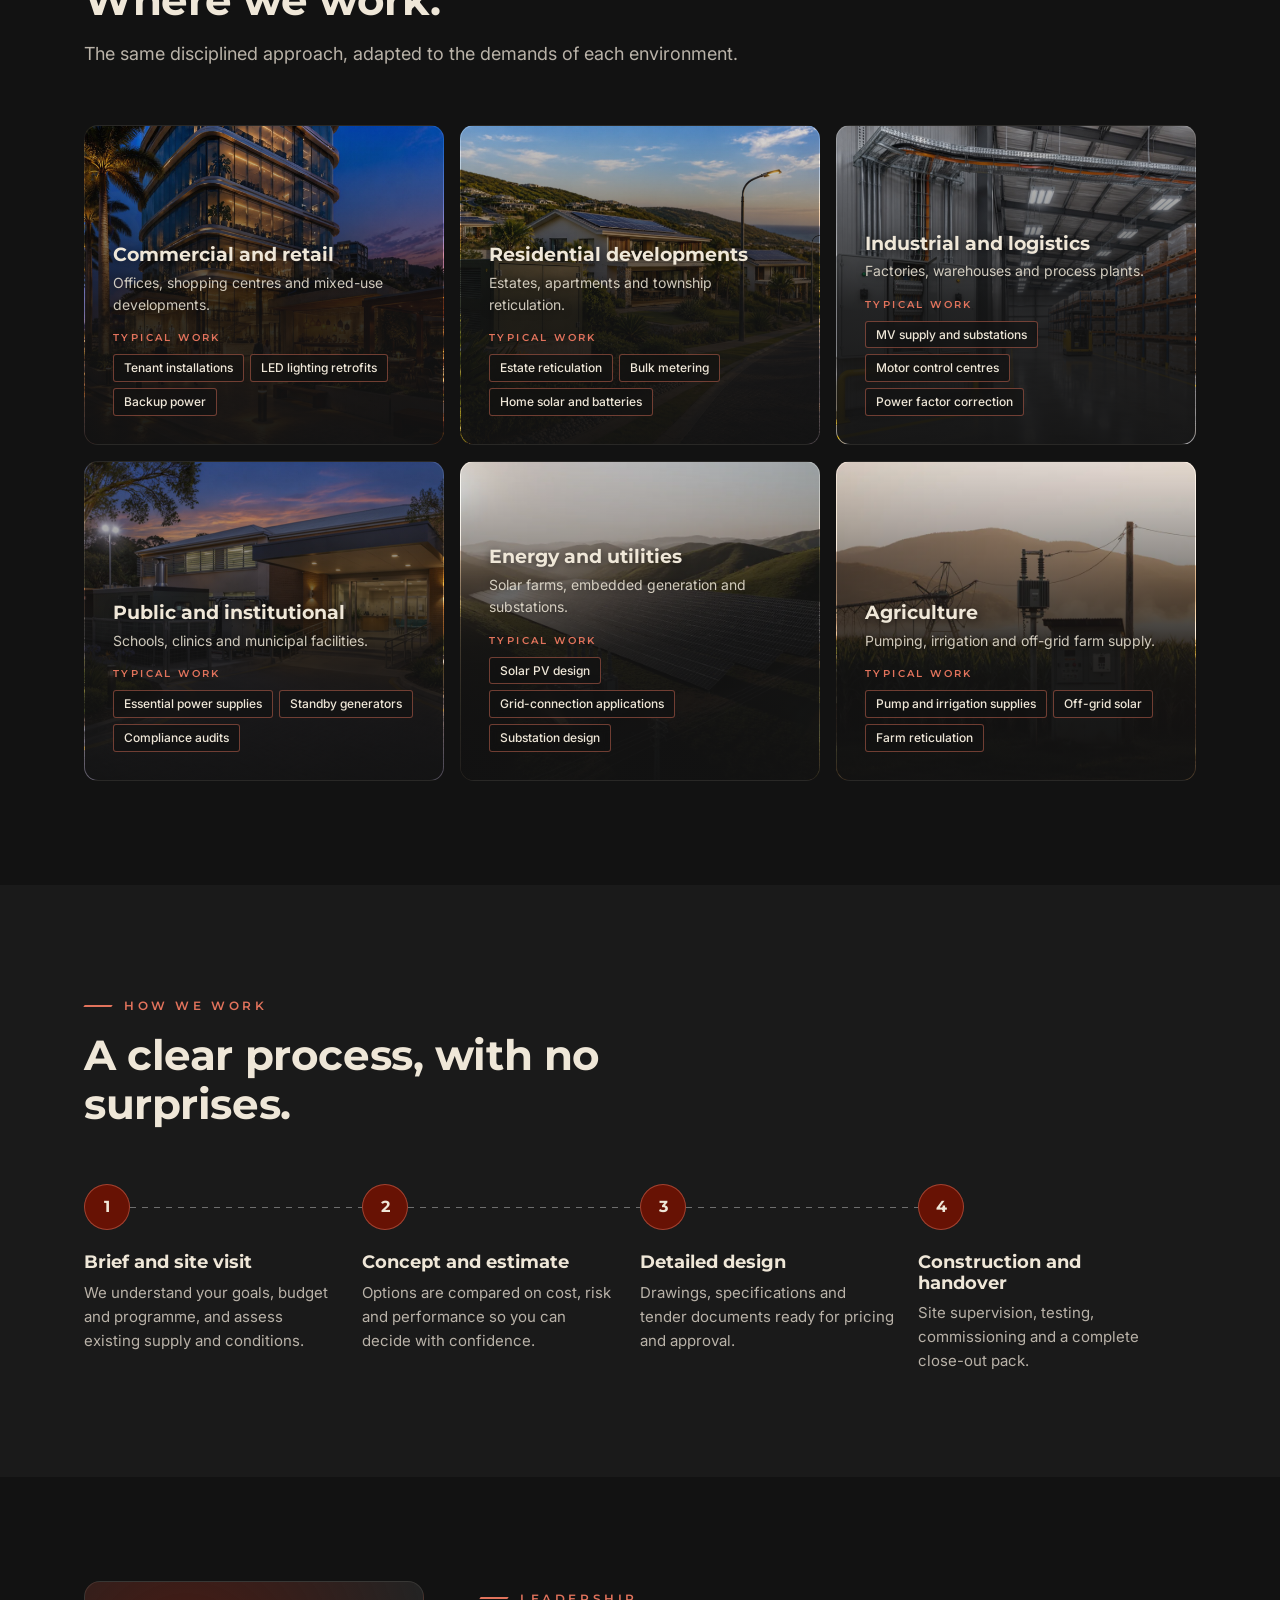
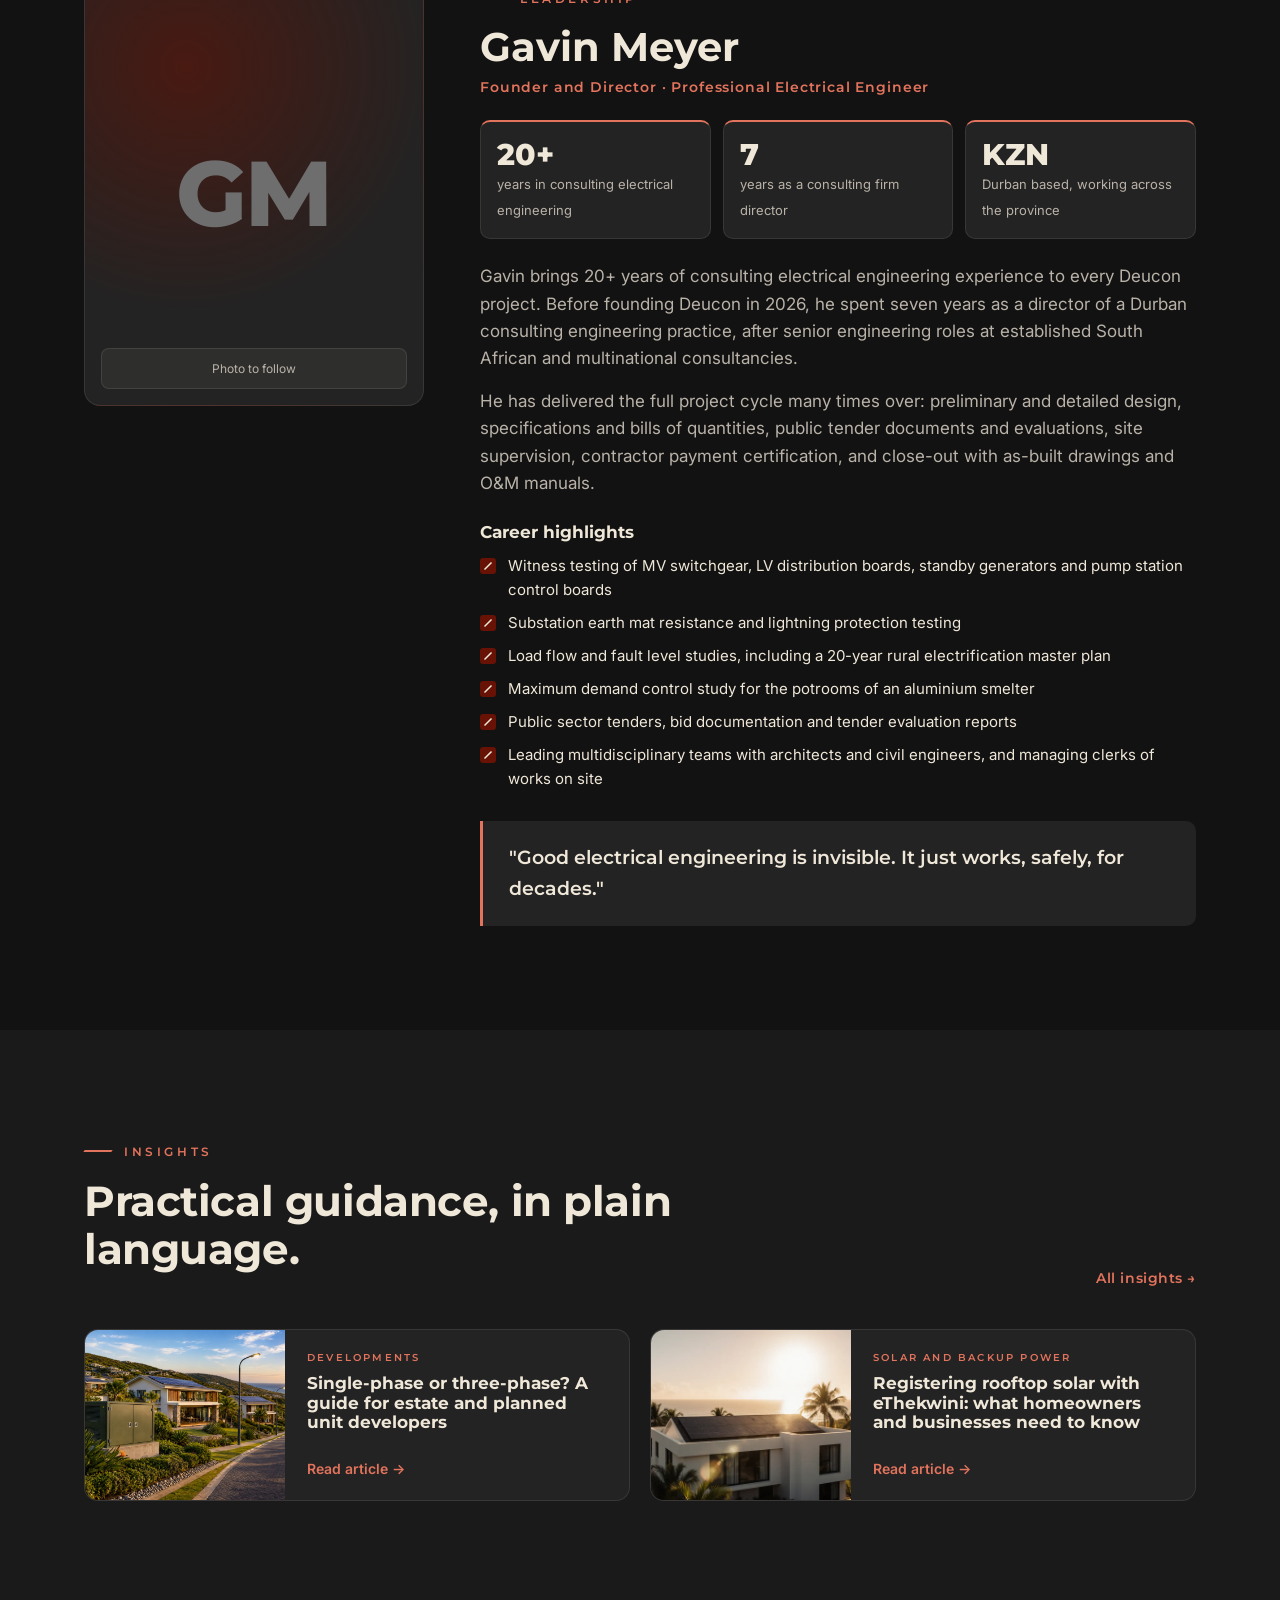
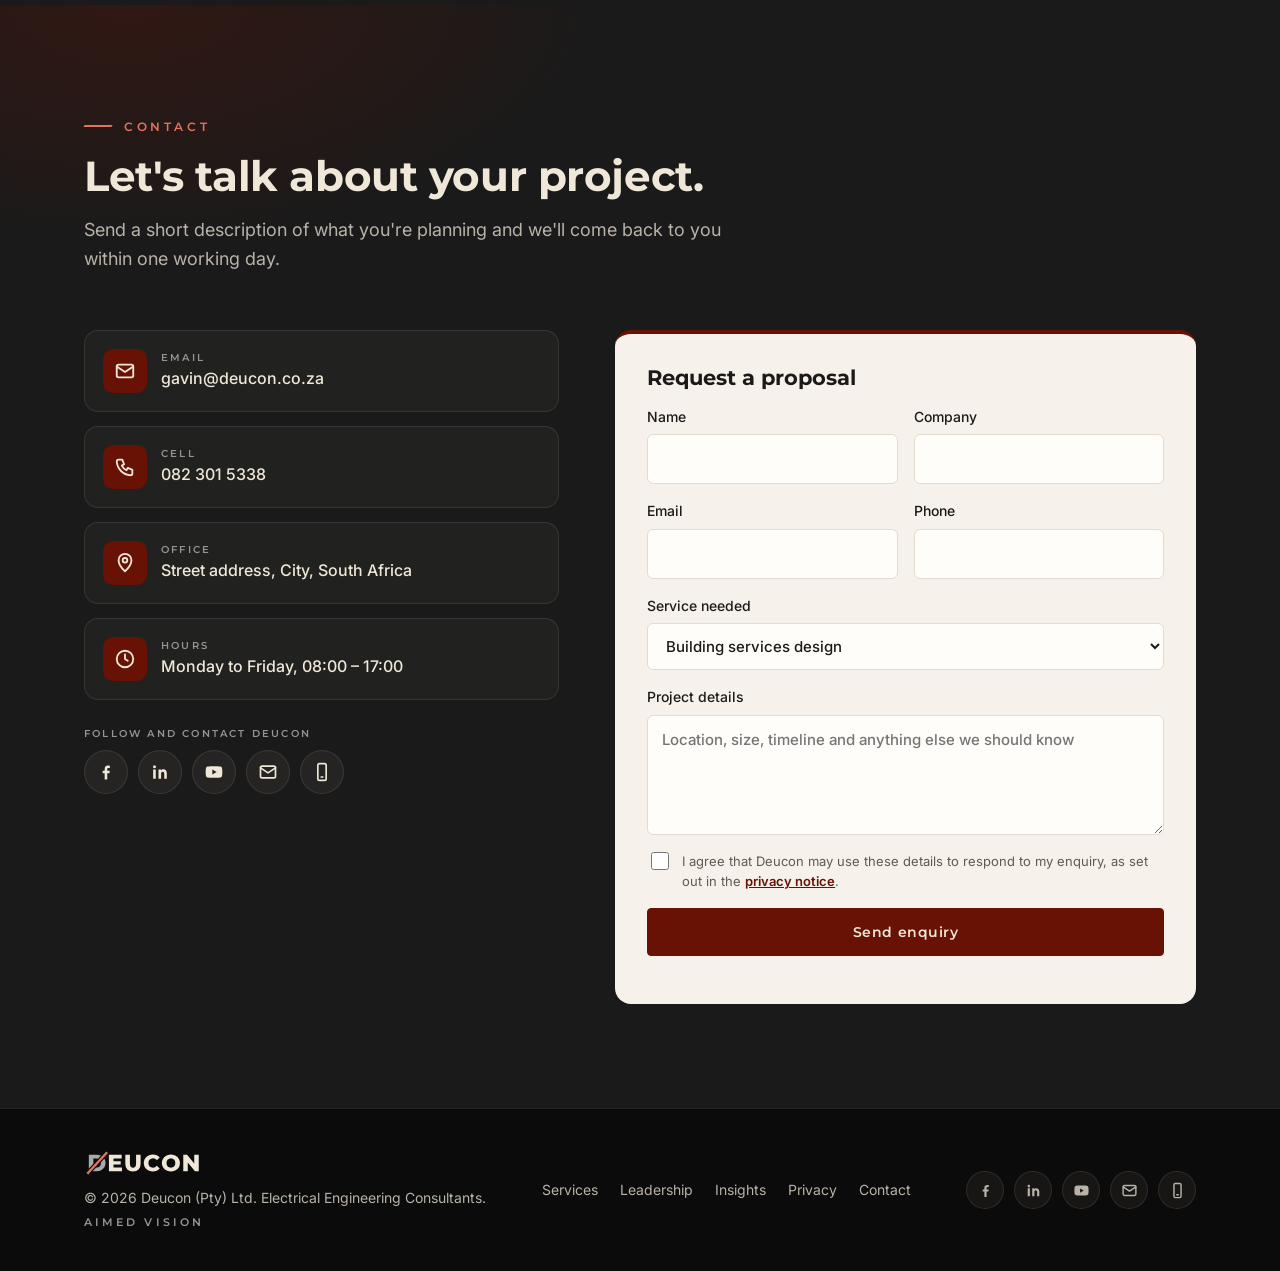
==== commit 5d2315a0: "Rebrand to Gavin's identity: Aimed Vision, oxblood and grey New slashed-D DEUCON logo set, dark prem" ====
--- a/index.html
+++ b/index.html
@@ -33,298 +33,292 @@
 <head>
 <meta charset="utf-8">
 <meta name="viewport" content="width=device-width, initial-scale=1">
-<title>Deucon | Electrical Engineering Consultants</title>
+<title>Deucon | Aimed Vision | Electrical Engineering Consultants</title>
 <meta name="description" content="Deucon is an electrical engineering consultancy providing design, compliance and project management for building services, power distribution and renewable energy projects.">
 <link rel="icon" href="brand/logo/favicon.svg" type="image/svg+xml">
 <link rel="icon" href="brand/logo/favicon.png" sizes="32x32" type="image/png">
 <link rel="apple-touch-icon" href="brand/logo/apple-touch-icon.png">
 <link rel="preconnect" href="https://fonts.googleapis.com">
 <link rel="preconnect" href="https://fonts.gstatic.com" crossorigin>
-<link href="https://fonts.googleapis.com/css2?family=Inter:wght@400;500;600&family=Space+Grotesk:wght@500;600;700&display=swap" rel="stylesheet">
+<link href="https://fonts.googleapis.com/css2?family=Inter:wght@400;500;600&family=Montserrat:wght@500;600;700;800&display=swap" rel="stylesheet">
 <style>
+  /* Deucon brand (Gavin, Nov 2026): oxblood RGB 103,18,4 and grey RGB 110,110,110. Slogan: Aimed Vision. */
   :root {
-    --ink: #0b1622;
-    --ink-2: #13243a;
-    --ink-3: #1c3350;
-    --paper: #f6f7f9;
-    --white: #ffffff;
-    --text: #1d2733;
-    --muted: #5b6878;
-    --line: #dfe4ea;
-    --amber: #f5a524;
-    --amber-deep: #d98a0b;
+    --bg: #121212;
+    --bg-2: #1a1a1a;
+    --bg-3: #232323;
+    --red: #671204;          /* brand red: fills, buttons, logo */
+    --red-hover: #821a08;
+    --red-tint: #e2735c;     /* small accent text and icons on dark only */
+    --grey: #6e6e6e;         /* brand grey: borders, dividers */
+    --grey-text: #949494;    /* brand grey lightened for small text on dark */
+    --cream: #efe7d8;        /* headings on dark */
+    --muted-dark: #b9b2a8;   /* body text on dark */
+    --line-dark: rgba(239,231,216,.1);
+    --paper: #f6f2eb;        /* light surfaces (form card) */
+    --ink-text: #1c1a19;     /* text on light surfaces */
+    --muted-light: #5f5a54;
+    --line-light: #e2dbcf;
     --radius: 14px;
     --max: 1160px;
+    --head: Montserrat, Inter, system-ui, sans-serif;
   }
   * { box-sizing: border-box; }
   html { scroll-behavior: smooth; }
   body {
     margin: 0;
     font-family: Inter, system-ui, -apple-system, "Segoe UI", sans-serif;
-    color: var(--text);
-    background: var(--paper);
+    color: var(--muted-dark);
+    background: var(--bg);
     line-height: 1.6;
     -webkit-font-smoothing: antialiased;
   }
-  h1, h2, h3 { font-family: "Space Grotesk", Inter, sans-serif; line-height: 1.15; margin: 0; color: var(--ink); }
+  h1, h2, h3 { font-family: var(--head); line-height: 1.15; margin: 0; color: var(--cream); font-weight: 700; }
   p { margin: 0; }
   a { color: inherit; }
   .wrap { max-width: var(--max); margin: 0 auto; padding: 0 24px; }
   .eyebrow {
-    display: inline-flex; align-items: center; gap: 10px;
-    font-size: 13px; font-weight: 600; letter-spacing: .12em; text-transform: uppercase;
-    color: var(--amber-deep);
-  }
-  .eyebrow::before { content: ""; width: 28px; height: 2px; background: var(--amber); }
+    display: inline-flex; align-items: center; gap: 12px;
+    font-family: var(--head); font-size: 12px; font-weight: 600; letter-spacing: .3em; text-transform: uppercase;
+    color: var(--red-tint);
+  }
+  .eyebrow::before { content: ""; width: 28px; height: 2px; background: var(--red-tint); transform: skewX(-35deg); }
   .btn {
     display: inline-flex; align-items: center; gap: 8px;
-    padding: 14px 24px; border-radius: 999px; font-weight: 600; font-size: 15px;
-    text-decoration: none; border: 2px solid transparent; cursor: pointer;
-    transition: transform .15s ease, background .15s ease, border-color .15s ease;
+    padding: 14px 26px; border-radius: 4px; font-family: var(--head); font-weight: 600; font-size: 14px; letter-spacing: .04em;
+    text-decoration: none; border: 1px solid transparent; cursor: pointer;
+    transition: transform .15s ease, background .15s ease, border-color .15s ease, color .15s ease;
   }
   .btn:hover { transform: translateY(-1px); }
-  .btn-primary { background: var(--amber); color: var(--ink); }
-  .btn-primary:hover { background: #ffb53d; }
-  .btn-ghost { border-color: rgba(255,255,255,.35); color: var(--white); }
-  .btn-ghost:hover { border-color: var(--white); }
+  .btn-primary { background: var(--red); color: var(--cream); border-color: var(--red); }
+  .btn-primary:hover { background: var(--red-hover); border-color: var(--red-hover); }
+  .btn-ghost { border-color: var(--grey); color: var(--cream); }
+  .btn-ghost:hover { border-color: var(--cream); }
 
   /* Header */
   header.site {
     position: sticky; top: 0; z-index: 50;
-    background: rgba(11,22,34,.92); backdrop-filter: blur(10px);
-    border-bottom: 1px solid rgba(255,255,255,.06);
-  }
-  .nav { display: flex; align-items: center; justify-content: space-between; height: 72px; }
-  .logo { display: flex; align-items: center; gap: 10px; text-decoration: none; color: var(--white); }
-  .logo img { height: 38px; width: auto; display: block; }
-  .foot-logo { height: 30px; width: auto; display: block; margin-bottom: 8px; }
-  .nav-links { display: flex; gap: 32px; list-style: none; margin: 0; padding: 0; }
-  .nav-links a { color: rgba(255,255,255,.78); text-decoration: none; font-size: 15px; font-weight: 500; }
-  .nav-links a:hover { color: var(--white); }
-  .nav .btn { padding: 10px 18px; font-size: 14px; }
-  .menu-toggle { display: none; background: none; border: 0; color: var(--white); padding: 8px; cursor: pointer; }
+    background: rgba(18,18,18,.9); backdrop-filter: blur(10px);
+    border-bottom: 1px solid var(--line-dark);
+  }
+  .nav { display: flex; align-items: center; justify-content: space-between; height: 76px; }
+  .logo { display: flex; align-items: center; text-decoration: none; }
+  .logo img { height: 34px; width: auto; display: block; }
+  .foot-logo { height: 28px; width: auto; display: block; margin-bottom: 10px; }
+  .nav-links { display: flex; gap: 30px; list-style: none; margin: 0; padding: 0; }
+  .nav-links a { color: var(--muted-dark); text-decoration: none; font-size: 14px; font-weight: 500; letter-spacing: .02em; }
+  .nav-links a:hover { color: var(--cream); }
+  .nav .btn { padding: 10px 18px; font-size: 13px; }
+  .menu-toggle { display: none; background: none; border: 0; color: var(--cream); padding: 8px; cursor: pointer; }
 
   /* Hero */
   .hero {
     position: relative; overflow: hidden;
-    background: radial-gradient(1200px 600px at 85% 10%, var(--ink-3) 0%, transparent 60%), var(--ink);
-    color: var(--white);
-    padding: 110px 0 120px;
-  }
-  .hero-grid {
-    position: absolute; inset: 0; opacity: .5; pointer-events: none;
-    background-image:
-      linear-gradient(rgba(255,255,255,.04) 1px, transparent 1px),
-      linear-gradient(90deg, rgba(255,255,255,.04) 1px, transparent 1px);
-    background-size: 56px 56px;
-    mask-image: linear-gradient(180deg, #000 30%, transparent 100%);
-  }
+    background: radial-gradient(900px 520px at 80% 20%, rgba(103,18,4,.38) 0%, transparent 65%), var(--bg);
+    padding: 120px 0 128px;
+    border-bottom: 1px solid var(--line-dark);
+  }
+  .reticle { position: absolute; right: -180px; top: 50%; width: 760px; height: 760px; transform: translateY(-50%); opacity: .5; pointer-events: none; }
   .hero-inner { position: relative; display: grid; grid-template-columns: 1.2fr .8fr; gap: 56px; align-items: center; }
-  .hero h1 { color: var(--white); font-size: clamp(38px, 5.4vw, 64px); font-weight: 700; letter-spacing: -.02em; margin: 20px 0 22px; }
-  .hero h1 em { font-style: normal; color: var(--amber); }
-  .hero p.lead { font-size: 19px; color: rgba(255,255,255,.75); max-width: 560px; }
-  .hero-ctas { display: flex; flex-wrap: wrap; gap: 14px; margin-top: 36px; }
-  .hero .eyebrow { color: var(--amber); }
+  .hero h1 { font-size: clamp(36px, 5.2vw, 62px); font-weight: 800; letter-spacing: -.02em; margin: 22px 0 22px; }
+  .hero h1 em { font-style: normal; color: var(--red-tint); }
+  .hero p.lead { font-size: 18px; color: var(--muted-dark); max-width: 560px; }
+  .hero-ctas { display: flex; flex-wrap: wrap; gap: 14px; margin-top: 38px; }
   .hero-card {
-    background: linear-gradient(160deg, rgba(255,255,255,.08), rgba(255,255,255,.02));
-    border: 1px solid rgba(255,255,255,.1); border-radius: 20px; padding: 32px;
+    background: linear-gradient(160deg, rgba(239,231,216,.06), rgba(239,231,216,.015));
+    border: 1px solid var(--line-dark); border-radius: 18px; padding: 32px; backdrop-filter: blur(2px);
   }
   .hero-card svg { width: 100%; height: auto; display: block; }
-  .hero-card .caption { margin-top: 18px; font-size: 13px; color: rgba(255,255,255,.55); letter-spacing: .04em; }
+  .hero-card .caption { margin-top: 18px; font-family: var(--head); font-size: 11px; font-weight: 600; color: var(--grey-text); letter-spacing: .28em; }
 
   /* Strip */
-  .strip { background: var(--ink-2); color: rgba(255,255,255,.85); }
+  .strip { background: var(--red); color: var(--cream); }
   .strip-inner { display: grid; grid-template-columns: repeat(4, 1fr); }
-  .strip-item { padding: 28px 24px; border-left: 1px solid rgba(255,255,255,.08); }
+  .strip-item { padding: 28px 24px; border-left: 1px solid rgba(239,231,216,.18); }
   .strip-item:first-child { border-left: 0; padding-left: 0; }
-  .strip-item strong { display: block; font-family: "Space Grotesk", sans-serif; color: var(--white); font-size: 17px; margin-bottom: 4px; }
-  .strip-item span { font-size: 14px; color: rgba(255,255,255,.6); }
+  .strip-item strong { display: block; font-family: var(--head); font-weight: 700; color: var(--cream); font-size: 16px; margin-bottom: 4px; }
+  .strip-item span { font-size: 14px; color: rgba(239,231,216,.78); }
 
   /* Sections */
-  section { padding: 100px 0; }
+  section { padding: 104px 0; }
   .section-head { max-width: 680px; margin-bottom: 56px; }
-  .section-head h2 { font-size: clamp(30px, 3.6vw, 44px); margin: 14px 0 16px; letter-spacing: -.01em; }
-  .section-head p { font-size: 18px; color: var(--muted); }
+  .section-head h2 { font-size: clamp(28px, 3.4vw, 42px); margin: 16px 0 16px; letter-spacing: -.01em; }
+  .section-head p { font-size: 18px; color: var(--muted-dark); }
+  .alt { background: var(--bg-2); }
 
   /* About */
   .about-grid { display: grid; grid-template-columns: 1fr 1fr; gap: 64px; align-items: start; }
-  .about-grid .body p { font-size: 17px; color: var(--muted); margin-bottom: 18px; }
+  .about-grid .body p { font-size: 17px; color: var(--muted-dark); margin-bottom: 18px; }
   .values { display: grid; gap: 16px; }
   .value {
     display: grid; grid-template-columns: 48px 1fr; gap: 16px; align-items: start;
-    background: var(--white); border: 1px solid var(--line); border-radius: var(--radius); padding: 22px;
-  }
-  .value .ic { width: 48px; height: 48px; border-radius: 12px; background: #fff4e0; display: grid; place-items: center; }
-  .value .ic svg { width: 24px; height: 24px; stroke: var(--amber-deep); }
-  .value h3 { font-size: 18px; margin-bottom: 4px; }
-  .value p { font-size: 15px; color: var(--muted); }
+    background: var(--bg-2); border: 1px solid var(--line-dark); border-radius: var(--radius); padding: 22px;
+  }
+  .value .ic { width: 48px; height: 48px; border-radius: 10px; background: rgba(103,18,4,.35); border: 1px solid rgba(226,115,92,.25); display: grid; place-items: center; }
+  .value .ic svg { width: 24px; height: 24px; stroke: var(--red-tint); }
+  .value h3 { font-size: 17px; margin-bottom: 4px; }
+  .value p { font-size: 15px; color: var(--muted-dark); }
 
   /* Services */
-  #services { background: var(--white); }
-  .services { display: grid; grid-template-columns: repeat(3, 1fr); gap: 22px; }
+  .services { display: grid; grid-template-columns: repeat(3, 1fr); gap: 20px; }
   .service {
-    border: 1px solid var(--line); border-radius: var(--radius); padding: 30px;
-    background: var(--paper); transition: border-color .2s ease, transform .2s ease, box-shadow .2s ease;
-  }
-  .service:hover { border-color: var(--amber); transform: translateY(-3px); box-shadow: 0 16px 40px -20px rgba(11,22,34,.25); }
-  .service .ic { width: 52px; height: 52px; border-radius: 12px; background: var(--ink); display: grid; place-items: center; margin-bottom: 22px; }
-  .service .ic svg { width: 26px; height: 26px; stroke: var(--amber); }
-  .service h3 { font-size: 20px; margin-bottom: 10px; }
-  .service p { font-size: 15px; color: var(--muted); margin-bottom: 16px; }
-  .service ul { margin: 0; padding: 0; list-style: none; font-size: 14px; color: var(--text); }
-  .service li { padding: 6px 0 6px 20px; position: relative; border-top: 1px dashed var(--line); }
-  .service li::before { content: ""; position: absolute; left: 0; top: 14px; width: 8px; height: 8px; border-radius: 2px; background: var(--amber); }
+    border: 1px solid var(--line-dark); border-radius: var(--radius); padding: 30px;
+    background: var(--bg-3); position: relative; overflow: hidden;
+    transition: border-color .2s ease, transform .2s ease, box-shadow .2s ease;
+  }
+  .service::before { content: ""; position: absolute; left: 0; top: 0; height: 3px; width: 0; background: var(--red-tint); transition: width .3s ease; }
+  .service:hover { border-color: rgba(226,115,92,.4); transform: translateY(-3px); box-shadow: 0 18px 40px -22px rgba(0,0,0,.8); }
+  .service:hover::before { width: 100%; }
+  .service .ic { width: 52px; height: 52px; border-radius: 10px; background: var(--red); display: grid; place-items: center; margin-bottom: 22px; }
+  .service .ic svg { width: 26px; height: 26px; stroke: var(--cream); }
+  .service h3 { font-size: 19px; margin-bottom: 10px; }
+  .service p { font-size: 15px; color: var(--muted-dark); margin-bottom: 16px; }
+  .service ul { margin: 0; padding: 0; list-style: none; font-size: 14px; color: var(--cream); }
+  .service li { padding: 7px 0 7px 22px; position: relative; border-top: 1px solid var(--line-dark); }
+  .service li::before { content: ""; position: absolute; left: 2px; top: 15px; width: 10px; height: 2px; background: var(--red-tint); transform: skewX(-35deg) rotate(-45deg); }
 
   /* Sectors */
   .sectors { display: grid; grid-template-columns: repeat(3, 1fr); gap: 16px; }
   .sector {
     position: relative; overflow: hidden; border-radius: var(--radius); padding: 28px; min-height: 170px;
-    background: var(--ink); color: var(--white); display: flex; flex-direction: column; justify-content: flex-end;
-  }
-  .sector::after {
-    content: ""; position: absolute; right: -40px; top: -40px; width: 160px; height: 160px; border-radius: 50%;
-    border: 1px solid rgba(245,165,36,.35); box-shadow: 0 0 0 24px rgba(245,165,36,.05), 0 0 0 48px rgba(245,165,36,.03);
-  }
-  /* Sector photo: set with style="--img:url(...)" on the card. Cards without a photo keep the plain navy look. */
-  .sector.has-img { min-height: 260px; background: var(--ink) var(--img) center/cover no-repeat; }
+    background: var(--bg-3); color: var(--cream); display: flex; flex-direction: column; justify-content: flex-end;
+    border: 1px solid var(--line-dark);
+  }
+  /* Sector photo: set with style="--img:url(...)" on the card. */
+  .sector.has-img { min-height: 320px; background: var(--bg) var(--img) center/cover no-repeat; }
   .sector.has-img::before {
     content: ""; position: absolute; inset: 0; z-index: 0;
-    background: linear-gradient(180deg, rgba(11,22,34,.1) 0%, rgba(11,22,34,.45) 30%, rgba(11,22,34,.85) 58%, rgba(11,22,34,.95) 100%);
+    background: linear-gradient(180deg, rgba(18,18,18,.1) 0%, rgba(18,18,18,.45) 30%, rgba(18,18,18,.86) 58%, rgba(18,18,18,.96) 100%);
     transition: opacity .3s ease;
   }
-  .sector.has-img::after { display: none; }
+  .sector.has-img:hover::before { opacity: .88; }
   .sector > * { position: relative; z-index: 1; }
-  .sector.has-img { transition: background-size .5s ease; }
-  .sector.has-img:hover::before { opacity: .85; }
-  .sector.has-img { min-height: 320px; }
-  .sector.has-img p { color: rgba(255,255,255,.88); }
-  .sector.has-img h3, .sector.has-img p { text-shadow: 0 1px 8px rgba(11,22,34,.6); }
-  .sector h3 { color: var(--white); font-size: 20px; margin: 18px 0 6px; }
+  .sector.has-img h3, .sector.has-img p { text-shadow: 0 1px 8px rgba(0,0,0,.6); }
+  .sector h3 { font-size: 19px; margin: 18px 0 6px; }
+  .sector p { font-size: 14px; color: rgba(239,231,216,.85); }
   .sector .work-label {
-    display: block; margin-top: 14px; font-size: 11px; font-weight: 600; letter-spacing: .12em;
-    text-transform: uppercase; color: var(--amber);
+    display: block; margin-top: 14px; font-family: var(--head); font-size: 10px; font-weight: 600; letter-spacing: .24em;
+    text-transform: uppercase; color: var(--red-tint);
   }
   .sector .tags { list-style: none; margin: 8px 0 0; padding: 0; display: flex; flex-wrap: wrap; gap: 6px; }
   .sector .tags li {
-    font-size: 12px; font-weight: 500; color: var(--white); line-height: 1.3;
-    padding: 5px 10px; border-radius: 999px;
-    background: rgba(11,22,34,.55); border: 1px solid rgba(245,165,36,.45);
+    font-size: 12px; font-weight: 500; color: var(--cream); line-height: 1.3;
+    padding: 5px 10px; border-radius: 3px;
+    background: rgba(18,18,18,.6); border: 1px solid rgba(226,115,92,.45);
     backdrop-filter: blur(4px);
   }
-  .sector p { font-size: 14px; color: rgba(255,255,255,.65); }
 
   /* Process */
-  #approach { background: var(--white); }
-  .steps { display: grid; grid-template-columns: repeat(4, 1fr); gap: 0; counter-reset: step; position: relative; }
+  .steps { display: grid; grid-template-columns: repeat(4, 1fr); gap: 0; position: relative; }
   .step { padding: 0 24px 0 0; position: relative; }
   .step .dot {
-    width: 44px; height: 44px; border-radius: 50%; background: var(--amber); color: var(--ink);
-    font-family: "Space Grotesk", sans-serif; font-weight: 700; display: grid; place-items: center; position: relative; z-index: 1;
-  }
-  .step::before { content: ""; position: absolute; top: 22px; left: 44px; right: 0; height: 2px; background: repeating-linear-gradient(90deg, var(--line) 0 8px, transparent 8px 14px); }
+    width: 46px; height: 46px; border-radius: 50%; background: var(--red); color: var(--cream); border: 1px solid rgba(226,115,92,.5);
+    font-family: var(--head); font-weight: 700; display: grid; place-items: center; position: relative; z-index: 1;
+  }
+  .step::before { content: ""; position: absolute; top: 23px; left: 46px; right: 0; height: 1px; background: repeating-linear-gradient(90deg, var(--grey) 0 6px, transparent 6px 12px); }
   .step:last-child::before { display: none; }
-  .step h3 { font-size: 19px; margin: 22px 0 8px; }
-  .step p { font-size: 15px; color: var(--muted); }
+  .step h3 { font-size: 18px; margin: 22px 0 8px; }
+  .step p { font-size: 15px; color: var(--muted-dark); }
 
   /* Director */
   .director { display: grid; grid-template-columns: 340px 1fr; gap: 56px; align-items: start; }
-  .side { display: grid; gap: 24px; position: sticky; top: 96px; }
+  .side { display: grid; gap: 24px; position: sticky; top: 100px; }
   .stats { display: grid; grid-template-columns: repeat(3, 1fr); gap: 12px; margin: 4px 0 24px; }
-  .stat { background: var(--white); border: 1px solid var(--line); border-radius: 12px; padding: 16px; }
-  .stat strong { display: block; font-family: "Space Grotesk", sans-serif; font-size: 30px; line-height: 1.1; color: var(--ink); }
-  .stat > span { font-size: 13px; color: var(--muted); }
-  .hl-title { font-size: 18px; margin: 26px 0 10px; }
-  .highlights { margin: 0; padding: 0; list-style: none; display: grid; gap: 8px; }
-  .highlights li { position: relative; padding-left: 26px; font-size: 15px; color: var(--text); }
-  .highlights li::before { content: ""; position: absolute; left: 0; top: 5px; width: 14px; height: 14px; border-radius: 4px; background: var(--ink) url("data:image/svg+xml,%3Csvg xmlns='http://www.w3.org/2000/svg' viewBox='0 0 64 64'%3E%3Cpath fill='%23f5a524' d='M36 10 20 36h11l-4 20 18-27H34l5-19Z'/%3E%3C/svg%3E") center/10px no-repeat; }
+  .stat { background: var(--bg-3); border: 1px solid var(--line-dark); border-top: 2px solid var(--red-tint); border-radius: 10px; padding: 16px; }
+  .stat strong { display: block; font-family: var(--head); font-weight: 800; font-size: 30px; line-height: 1.1; color: var(--cream); }
+  .stat > span { font-size: 13px; color: var(--muted-dark); }
+  .hl-title { font-size: 17px; margin: 26px 0 12px; }
+  .highlights { margin: 0; padding: 0; list-style: none; display: grid; gap: 9px; }
+  .highlights li { position: relative; padding-left: 28px; font-size: 15px; color: var(--cream); }
+  .highlights li::before {
+    content: ""; position: absolute; left: 0; top: 4px; width: 16px; height: 16px; border-radius: 3px;
+    background: var(--red) url("data:image/svg+xml,%3Csvg xmlns='http://www.w3.org/2000/svg' viewBox='0 0 16 16'%3E%3Cpath d='M4 12 12 4' stroke='%23efe7d8' stroke-width='2' stroke-linecap='square'/%3E%3C/svg%3E") center/12px no-repeat;
+  }
   .portrait {
-    aspect-ratio: 4/5; border-radius: 20px; background: linear-gradient(160deg, var(--ink-3), var(--ink));
-    display: grid; place-items: center; position: relative; overflow: hidden;
-  }
-  .portrait .initials { font-family: "Space Grotesk", sans-serif; font-size: 96px; font-weight: 700; color: var(--amber); letter-spacing: -.04em; }
+    aspect-ratio: 4/5; border-radius: 16px; background: radial-gradient(circle at 30% 20%, rgba(103,18,4,.55), transparent 60%), var(--bg-3);
+    border: 1px solid var(--line-dark); display: grid; place-items: center; position: relative; overflow: hidden;
+  }
+  .portrait .initials { font-family: var(--head); font-size: 92px; font-weight: 800; color: var(--grey); letter-spacing: -.02em; }
   .portrait .tag {
-    position: absolute; left: 16px; bottom: 16px; right: 16px; background: rgba(255,255,255,.08); border: 1px solid rgba(255,255,255,.12);
-    color: rgba(255,255,255,.8); font-size: 12px; padding: 10px 12px; border-radius: 10px; text-align: center;
-  }
-  .director h2 { font-size: clamp(30px, 3.4vw, 40px); margin: 14px 0 6px; }
-  .director .role { font-weight: 600; color: var(--amber-deep); margin-bottom: 20px; }
-  .director p.bio { font-size: 17px; color: var(--muted); margin-bottom: 16px; }
+    position: absolute; left: 16px; bottom: 16px; right: 16px; background: rgba(239,231,216,.06); border: 1px solid var(--line-dark);
+    color: var(--muted-dark); font-size: 12px; padding: 10px 12px; border-radius: 8px; text-align: center;
+  }
+  .director h2 { font-size: clamp(30px, 3.4vw, 40px); margin: 16px 0 6px; }
+  .director .role { font-family: var(--head); font-weight: 600; font-size: 14px; letter-spacing: .06em; color: var(--red-tint); margin-bottom: 22px; }
+  .director p.bio { font-size: 17px; color: var(--muted-dark); margin-bottom: 16px; }
   blockquote {
-    margin: 28px 0 0; padding: 20px 24px; border-left: 4px solid var(--amber); background: var(--white);
-    border-radius: 0 12px 12px 0; font-family: "Space Grotesk", sans-serif; font-size: 20px; color: var(--ink);
+    margin: 30px 0 0; padding: 22px 26px; border-left: 3px solid var(--red-tint); background: var(--bg-3);
+    border-radius: 0 10px 10px 0; font-family: var(--head); font-weight: 600; font-size: 19px; color: var(--cream);
   }
 
   /* Insights teaser */
-  #insights { background: var(--white); }
   .insights-head { display: flex; flex-wrap: wrap; align-items: flex-end; justify-content: space-between; gap: 16px; margin-bottom: 40px; }
-  .all-link { font-weight: 600; color: var(--amber-deep); text-decoration: none; }
+  .all-link { font-family: var(--head); font-weight: 600; font-size: 14px; color: var(--red-tint); text-decoration: none; letter-spacing: .04em; }
   .all-link:hover { text-decoration: underline; }
-  .insight-cards { display: grid; grid-template-columns: 1fr 1fr; gap: 22px; }
+  .insight-cards { display: grid; grid-template-columns: 1fr 1fr; gap: 20px; }
   .insight-card {
-    display: grid; grid-template-columns: 200px 1fr; background: var(--paper); border: 1px solid var(--line);
+    display: grid; grid-template-columns: 200px 1fr; background: var(--bg-3); border: 1px solid var(--line-dark);
     border-radius: var(--radius); overflow: hidden; text-decoration: none; color: inherit;
     transition: border-color .2s ease, transform .2s ease;
   }
-  .insight-card:hover { border-color: var(--amber); transform: translateY(-2px); }
+  .insight-card:hover { border-color: rgba(226,115,92,.45); transform: translateY(-2px); }
   .insight-card img { width: 100%; height: 100%; object-fit: cover; min-height: 170px; }
   .insight-card .body { padding: 20px 22px; display: flex; flex-direction: column; gap: 8px; }
-  .insight-card .cat { font-size: 12px; font-weight: 600; letter-spacing: .08em; text-transform: uppercase; color: var(--amber-deep); }
-  .insight-card h3 { font-size: 18px; }
-  .insight-card .read { margin-top: auto; font-size: 14px; font-weight: 600; color: var(--amber-deep); }
-
-  /* CTA / Contact */
-  #contact { background: var(--ink); color: var(--white); }
-  #contact .section-head h2 { color: var(--white); }
-  #contact .section-head p { color: rgba(255,255,255,.7); }
+  .insight-card .cat { font-family: var(--head); font-size: 10px; font-weight: 600; letter-spacing: .22em; text-transform: uppercase; color: var(--red-tint); }
+  .insight-card h3 { font-size: 17px; }
+  .insight-card .read { margin-top: auto; font-size: 14px; font-weight: 600; color: var(--red-tint); }
+
+  /* Contact */
+  #contact { background: radial-gradient(800px 400px at 10% 0%, rgba(103,18,4,.3), transparent 60%), var(--bg-2); }
   .contact-grid { display: grid; grid-template-columns: .9fr 1.1fr; gap: 56px; }
-  .contact-list { display: grid; gap: 14px; }
+  .contact-list { display: grid; gap: 14px; align-content: start; }
   .contact-item {
     display: grid; grid-template-columns: 44px 1fr; gap: 14px; align-items: center;
-    padding: 18px; border-radius: var(--radius); border: 1px solid rgba(255,255,255,.1); background: rgba(255,255,255,.03);
-  }
-  .contact-item .ic { width: 44px; height: 44px; border-radius: 10px; background: rgba(245,165,36,.12); display: grid; place-items: center; }
-  .contact-item .ic svg { width: 22px; height: 22px; stroke: var(--amber); }
-  .contact-item small { display: block; font-size: 12px; text-transform: uppercase; letter-spacing: .1em; color: rgba(255,255,255,.5); }
-  .contact-item a, .contact-item span { color: var(--white); text-decoration: none; font-weight: 500; }
-  form.quote { background: var(--white); color: var(--text); border-radius: 20px; padding: 32px; display: grid; gap: 16px; }
-  form.quote h3 { font-size: 22px; }
+    padding: 18px; border-radius: var(--radius); border: 1px solid var(--line-dark); background: rgba(239,231,216,.03);
+  }
+  .contact-item .ic { width: 44px; height: 44px; border-radius: 10px; background: var(--red); display: grid; place-items: center; }
+  .contact-item .ic svg { width: 22px; height: 22px; stroke: var(--cream); }
+  .contact-item small { display: block; font-family: var(--head); font-size: 10px; font-weight: 600; text-transform: uppercase; letter-spacing: .22em; color: var(--grey-text); }
+  .contact-item a, .contact-item span { color: var(--cream); text-decoration: none; font-weight: 500; }
+  form.quote { background: var(--paper); color: var(--ink-text); border-radius: 16px; padding: 32px; display: grid; gap: 16px; position: relative; border-top: 4px solid var(--red); }
+  form.quote h3 { font-size: 21px; color: var(--ink-text); }
   .row { display: grid; grid-template-columns: 1fr 1fr; gap: 16px; }
-  label { display: grid; gap: 6px; font-size: 14px; font-weight: 500; color: var(--ink); }
+  label { display: grid; gap: 6px; font-size: 14px; font-weight: 500; color: var(--ink-text); }
   input, select, textarea {
-    font: inherit; font-size: 15px; padding: 12px 14px; border-radius: 10px; border: 1px solid var(--line);
-    background: var(--paper); color: var(--text); width: 100%;
-  }
-  input:focus, select:focus, textarea:focus { outline: 2px solid var(--amber); border-color: transparent; background: var(--white); }
+    font: inherit; font-size: 15px; padding: 12px 14px; border-radius: 6px; border: 1px solid var(--line-light);
+    background: #fffdf9; color: var(--ink-text); width: 100%;
+  }
+  input:focus, select:focus, textarea:focus { outline: 2px solid var(--red); outline-offset: 1px; border-color: transparent; background: #fff; }
   textarea { min-height: 120px; resize: vertical; }
   form.quote .btn { justify-content: center; width: 100%; }
   .hp { position: absolute; left: -9999px; width: 1px; height: 1px; overflow: hidden; }
-  label.consent { display: flex; gap: 10px; align-items: flex-start; font-weight: 400; font-size: 13px; color: var(--muted); }
-  label.consent input { width: 18px; height: 18px; margin-top: 1px; flex: none; accent-color: var(--amber-deep); }
-  label.consent a { color: var(--amber-deep); }
+  label.consent { display: flex; gap: 10px; align-items: flex-start; font-weight: 400; font-size: 13px; color: var(--muted-light); }
+  label.consent input { width: 18px; height: 18px; margin-top: 1px; flex: none; accent-color: var(--red); }
+  label.consent a { color: var(--red); font-weight: 600; }
   form.quote .btn:disabled { opacity: .7; cursor: default; transform: none; }
-  .form-status { font-size: 14px; margin: 0; text-align: center; min-height: 0; }
-  .form-status.ok { color: #1f7a3a; background: #e6f6ea; border-radius: 10px; padding: 12px; }
-  .form-status.err { color: #a12a2a; background: #fbe9e9; border-radius: 10px; padding: 12px; }
-  form.quote { position: relative; }
+  .form-status { font-size: 14px; margin: 0; text-align: center; }
+  .form-status.ok { color: #1f6a35; background: #e3f2e6; border-radius: 8px; padding: 12px; }
+  .form-status.err { color: #8f1d12; background: #f8e3df; border-radius: 8px; padding: 12px; }
 
   .social { display: flex; flex-wrap: wrap; gap: 10px; margin-top: 8px; }
   .social a {
     width: 44px; height: 44px; border-radius: 50%; display: grid; place-items: center;
-    background: rgba(255,255,255,.06); border: 1px solid rgba(255,255,255,.14); color: var(--white);
-    transition: background .15s ease, border-color .15s ease, transform .15s ease, color .15s ease;
-  }
-  .social a:hover { background: var(--amber); border-color: var(--amber); color: var(--ink); transform: translateY(-2px); }
+    background: rgba(239,231,216,.05); border: 1px solid var(--line-dark); color: var(--cream);
+    transition: background .15s ease, border-color .15s ease, transform .15s ease;
+  }
+  .social a:hover { background: var(--red); border-color: var(--red); transform: translateY(-2px); }
   .social svg { width: 20px; height: 20px; }
-  .social-label { font-size: 12px; text-transform: uppercase; letter-spacing: .1em; color: rgba(255,255,255,.5); margin-top: 10px; }
+  .social-label { font-family: var(--head); font-size: 10px; font-weight: 600; text-transform: uppercase; letter-spacing: .22em; color: var(--grey-text); margin-top: 12px; }
   .foot .social { margin-top: 0; }
   .foot .social a { width: 38px; height: 38px; }
   .foot .social svg { width: 17px; height: 17px; }
 
-  footer { background: #070f18; color: rgba(255,255,255,.55); padding: 36px 0; font-size: 14px; }
-  .foot { display: flex; flex-wrap: wrap; justify-content: space-between; gap: 16px; align-items: center; }
-  .foot nav { display: flex; gap: 22px; }
-  .foot a { text-decoration: none; color: rgba(255,255,255,.7); }
-  .foot a:hover { color: var(--white); }
+  footer { background: #0b0b0b; color: var(--muted-dark); padding: 40px 0; font-size: 14px; border-top: 1px solid var(--line-dark); }
+  .foot { display: flex; flex-wrap: wrap; justify-content: space-between; gap: 18px; align-items: center; }
+  .foot .slogan { font-family: var(--head); font-size: 11px; font-weight: 600; letter-spacing: .28em; text-transform: uppercase; color: var(--grey-text); margin-top: 4px; }
+  .foot nav { display: flex; flex-wrap: wrap; gap: 22px; }
+  .foot a { text-decoration: none; color: var(--muted-dark); }
+  .foot a:hover { color: var(--cream); }
 
   .reveal { opacity: 0; transform: translateY(16px); transition: opacity .6s ease, transform .6s ease; }
   .reveal.in { opacity: 1; transform: none; }
@@ -332,8 +326,8 @@
 
   /* Responsive */
   @media (max-width: 980px) {
-    .nav-links { gap: 20px; }
-    .nav .btn { padding: 9px 14px; font-size: 13px; }
+    .nav-links { gap: 18px; }
+    .nav .btn { padding: 9px 14px; font-size: 12px; }
     .hero-inner, .about-grid, .contact-grid, .director { grid-template-columns: 1fr; }
     .hero-card { max-width: 520px; }
     .services, .sectors { grid-template-columns: 1fr 1fr; }
@@ -349,17 +343,18 @@
     .nav-links, .nav .btn { display: none; }
     .menu-toggle { display: block; }
     .nav.open .nav-links {
-      display: flex; flex-direction: column; gap: 0; position: absolute; top: 72px; left: 0; right: 0;
-      background: var(--ink); padding: 8px 24px 20px; border-bottom: 1px solid rgba(255,255,255,.08);
+      display: flex; flex-direction: column; gap: 0; position: absolute; top: 76px; left: 0; right: 0;
+      background: var(--bg); padding: 8px 24px 20px; border-bottom: 1px solid var(--line-dark);
     }
-    .nav.open .nav-links a { display: block; padding: 14px 0; border-bottom: 1px solid rgba(255,255,255,.06); }
+    .nav.open .nav-links a { display: block; padding: 14px 0; border-bottom: 1px solid var(--line-dark); }
+    .reticle { width: 520px; height: 520px; right: -220px; }
   }
   @media (max-width: 640px) {
     .wrap { padding: 0 16px; }
     section { padding: 72px 0; }
-    .hero { padding: 72px 0 80px; }
+    .hero { padding: 76px 0 84px; }
     .services, .sectors, .steps, .row, .strip-inner { grid-template-columns: 1fr; }
-    .strip-item { border-left: 0; padding: 18px 0; border-top: 1px solid rgba(255,255,255,.08); }
+    .strip-item { border-left: 0; padding: 18px 0; border-top: 1px solid rgba(239,231,216,.18); }
     .strip-item:first-child { border-top: 0; }
     form.quote { padding: 24px; }
     .stats { grid-template-columns: 1fr; }
@@ -393,10 +388,21 @@
 <main id="top">
   <!-- HERO -->
   <section class="hero">
-    <div class="hero-grid"></div>
+    <!-- "Aimed Vision" reticle motif -->
+    <svg class="reticle" viewBox="0 0 400 400" fill="none" aria-hidden="true">
+      <g stroke="#6e6e6e" stroke-width="1">
+        <circle cx="200" cy="200" r="190" opacity=".35"/>
+        <circle cx="200" cy="200" r="140" opacity=".45"/>
+        <circle cx="200" cy="200" r="80" opacity=".55"/>
+        <path d="M200 0v150M200 250v150M0 200h150M250 200h150" opacity=".5"/>
+        <path d="M200 52v10M200 338v10M52 200h10M338 200h10" stroke-width="2" opacity=".7"/>
+      </g>
+      <circle cx="200" cy="200" r="5" fill="#e2735c" opacity=".8"/>
+      <path d="M165 235 235 165" stroke="#e2735c" stroke-width="3" opacity=".55"/>
+    </svg>
     <div class="wrap hero-inner">
       <div>
-        <span class="eyebrow">Electrical Engineering Consultants</span>
+        <span class="eyebrow">Aimed Vision</span>
         <h1>Power systems designed <em>right</em>, from first sketch to final sign-off.</h1>
         <p class="lead">Deucon provides independent electrical engineering design, compliance and project management for buildings, industry and energy projects, led by a professional electrical engineer with <span data-years></span> years of experience.</p>
         <div class="hero-ctas">
@@ -409,7 +415,7 @@
       <div class="hero-card" aria-hidden="true">
         <!-- Single-line diagram illustration -->
         <svg viewBox="0 0 320 240" fill="none" stroke-linecap="round" stroke-linejoin="round">
-          <g stroke="rgba(255,255,255,.55)" stroke-width="2">
+          <g stroke="rgba(239,231,216,.42)" stroke-width="2">
             <circle cx="160" cy="28" r="14"/>
             <circle cx="160" cy="44" r="14"/>
             <path d="M160 58v26"/>
@@ -422,15 +428,15 @@
             <rect x="218" y="132" width="44" height="36" rx="6"/>
             <path d="M80 168v24M160 168v24M240 168v24"/>
           </g>
-          <g stroke="#f5a524" stroke-width="2.4">
+          <g stroke="#e2735c" stroke-width="2.4">
             <path d="M60 84h200" stroke-dasharray="6 6"><animate attributeName="stroke-dashoffset" from="24" to="0" dur="1.2s" repeatCount="indefinite"/></path>
           </g>
-          <g fill="#f5a524">
+          <g fill="#e2735c">
             <circle cx="80" cy="200" r="7"/>
             <circle cx="160" cy="200" r="7"/>
             <circle cx="240" cy="200" r="7"/>
           </g>
-          <g font-family="Space Grotesk, sans-serif" font-size="11" fill="rgba(255,255,255,.6)" stroke="none" text-anchor="middle">
+          <g font-family="Montserrat, sans-serif" font-size="10" fill="rgba(239,231,216,.62)" stroke="none" text-anchor="middle">
             <text x="218" y="40">11 kV / 400 V</text>
             <text x="80" y="154">DB-A</text>
             <text x="160" y="154">DB-B</text>
@@ -485,7 +491,7 @@
   </section>
 
   <!-- SERVICES -->
-  <section id="services">
+  <section id="services" class="alt">
     <div class="wrap">
       <div class="section-head reveal">
         <span class="eyebrow">Services</span>
@@ -579,7 +585,7 @@
   </section>
 
   <!-- APPROACH -->
-  <section id="approach">
+  <section id="approach" class="alt">
     <div class="wrap">
       <div class="section-head reveal">
         <span class="eyebrow">How we work</span>
@@ -633,7 +639,7 @@
   </section>
 
   <!-- INSIGHTS -->
-  <section id="insights">
+  <section id="insights" class="alt">
     <div class="wrap">
       <div class="insights-head reveal">
         <div class="section-head" style="margin-bottom:0">
@@ -736,6 +742,7 @@
     <div>
       <img class="foot-logo" src="brand/logo/deucon-logo-on-dark.svg" alt="Deucon" width="118" height="30">
       &copy; <span id="year"></span> Deucon (Pty) Ltd. Electrical Engineering Consultants.
+      <div class="slogan">Aimed Vision</div>
     </div>
     <nav>
       <a href="#services">Services</a>
